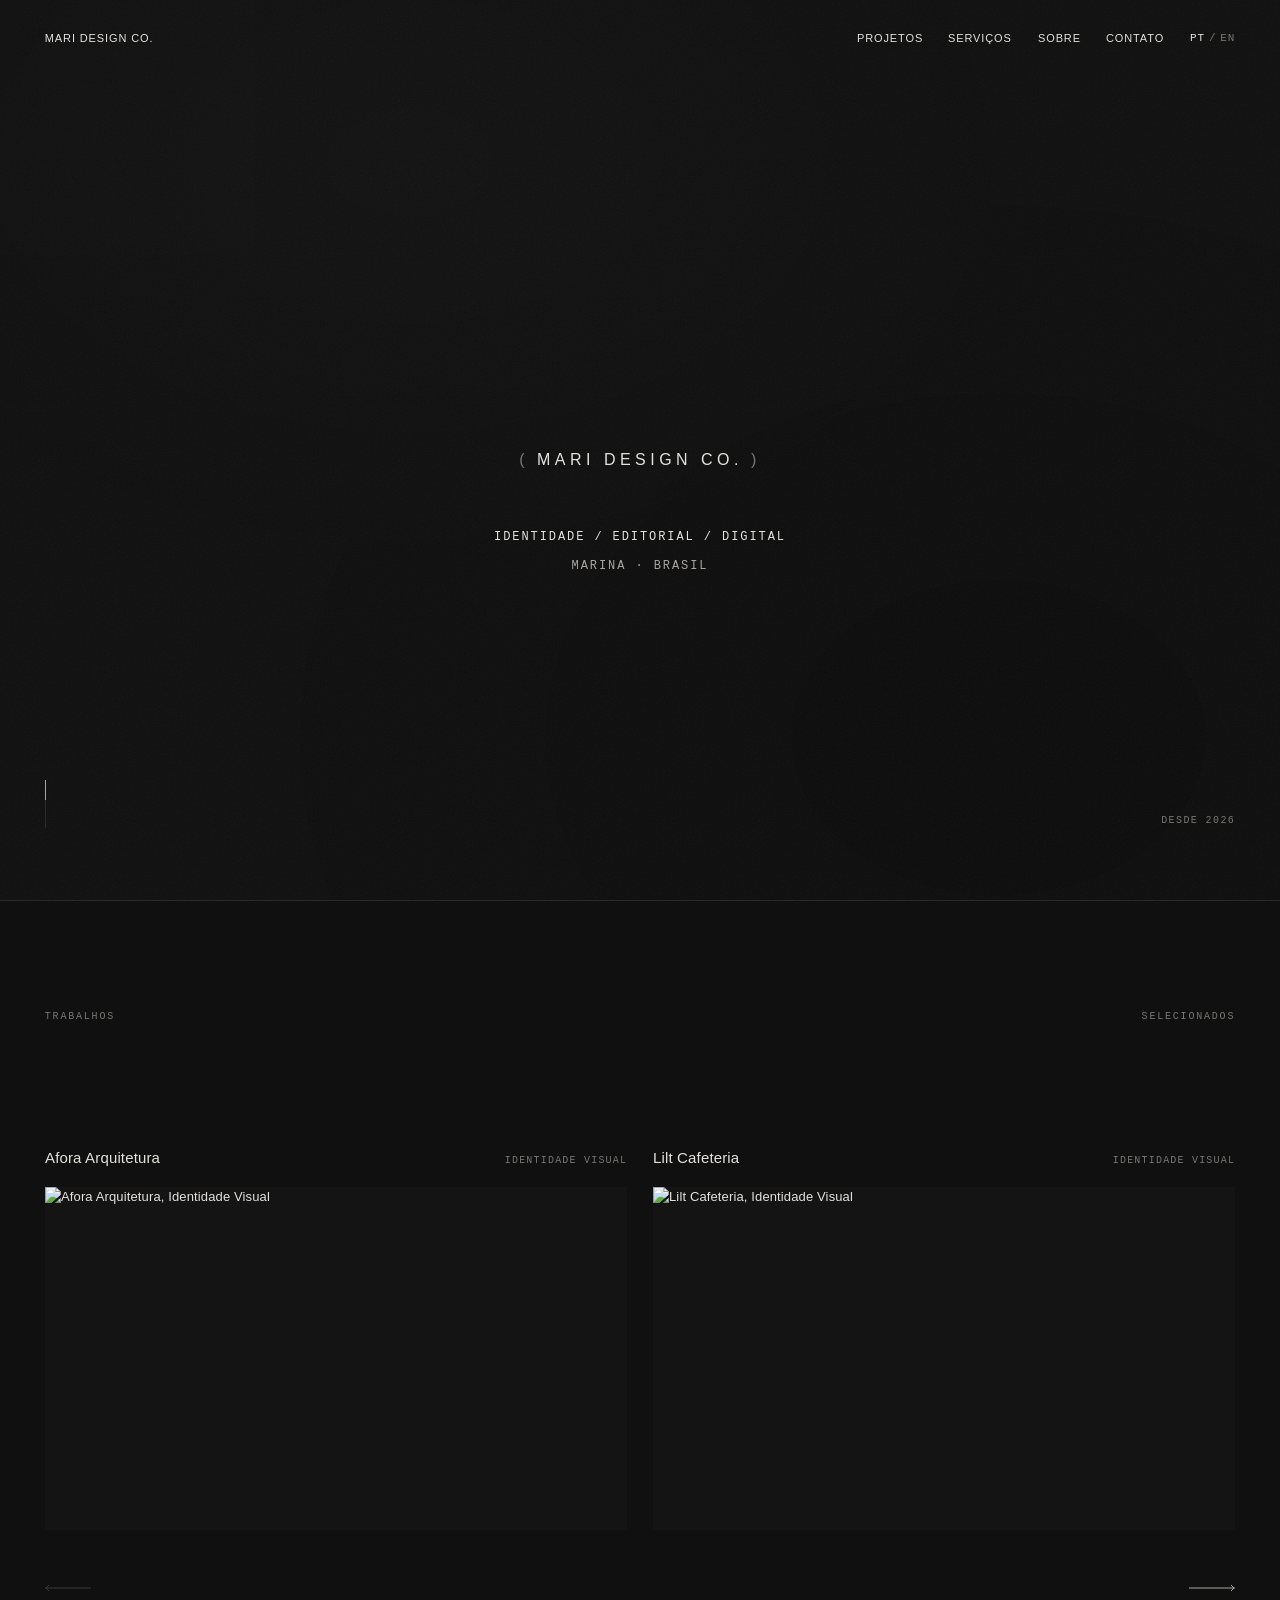
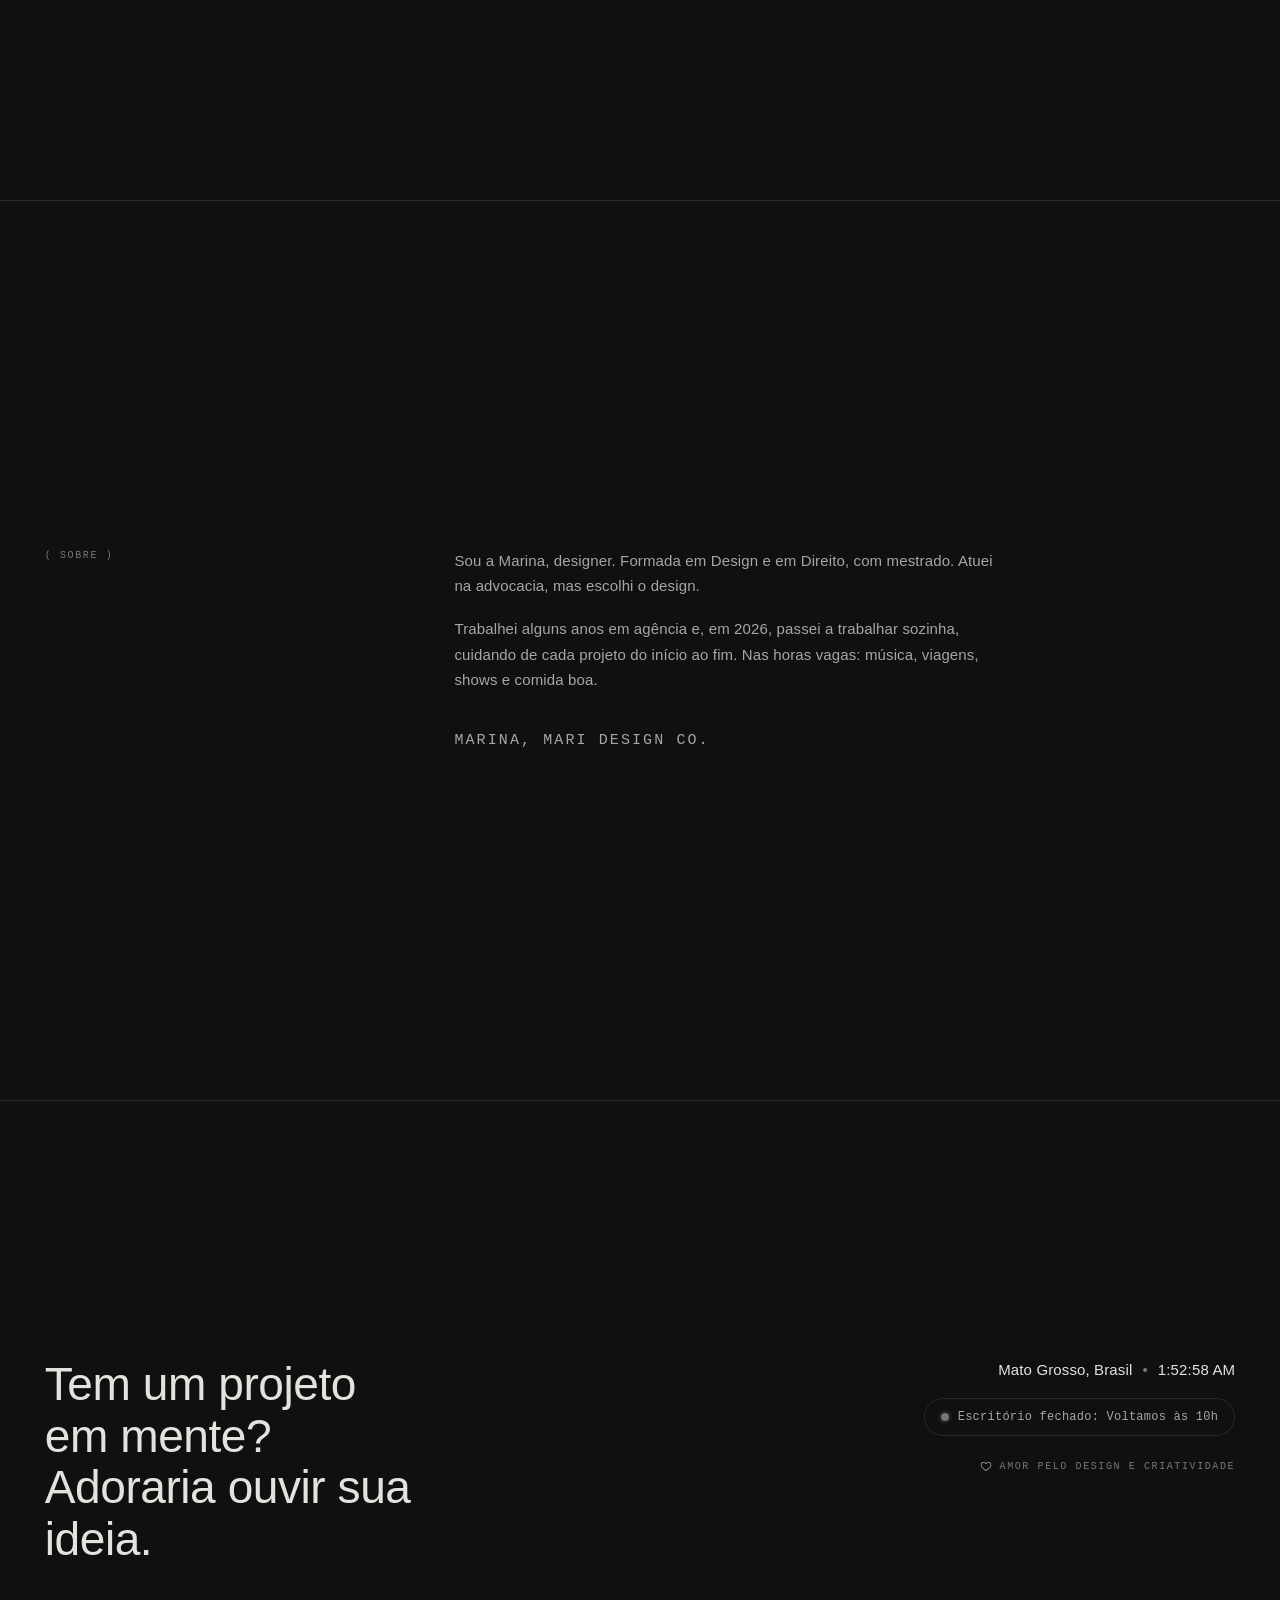
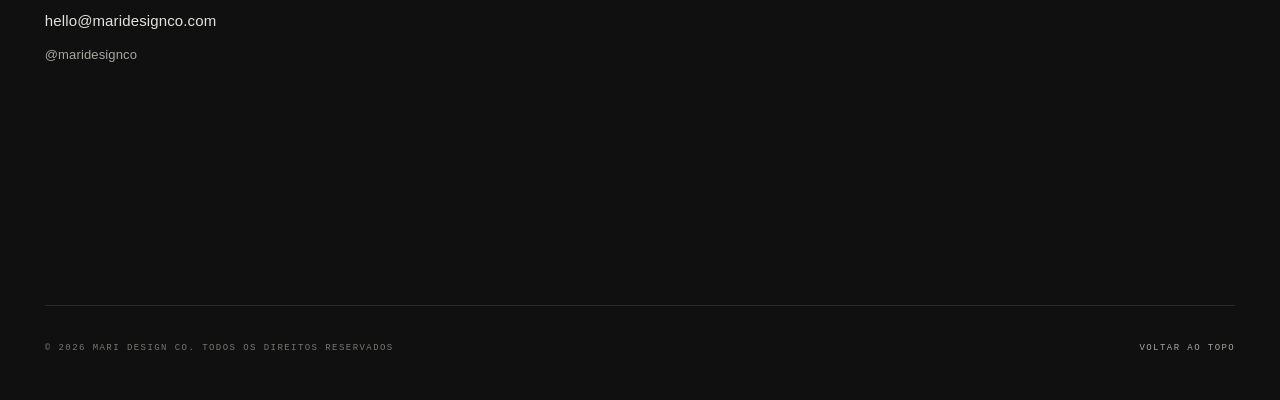
==== index.html @ 90881b1a "first commit" ====
<!DOCTYPE html>
<html lang="pt-BR" data-title-key="meta.homeTitle" data-page="home">
<head>
  <meta charset="UTF-8" />
  <meta name="viewport" content="width=device-width, initial-scale=1.0" />
  <title data-i18n="meta.homeTitle">Mari Design Co. | Design gráfico</title>
  <meta
    name="description"
    data-i18n="meta.description"
    data-i18n-attr="content"
    content="Mari Design Co., o estúdio de design gráfico de Marina. Identidade, editorial e digital."
  />
  <meta name="theme-color" content="#101011" />
  <link rel="stylesheet" href="css/reset.css" />
  <link rel="stylesheet" href="css/style.css" />
  <link rel="stylesheet" href="css/responsive.css" />
</head>
<body>
  <a class="skip-link" href="#main">Conteúdo</a>

  <!-- texture layers -->
  <div class="site-noise" aria-hidden="true"></div>

  <div class="site-shell">
    <!-- ============ HEADER ============ -->
    <header class="site-header">
      <a class="brand" href="index.html" aria-label="Mari Design Co.">
        <span class="brand__name">Mari Design Co.</span>
      </a>

      <nav class="site-nav" aria-label="Principal">
        <a class="animated-link" href="#work">
          <span class="link-mask">
            <span class="link-copy" data-i18n="nav.projects">Projetos</span>
            <span class="link-copy clone" aria-hidden="true" data-i18n="nav.projects">Projetos</span>
          </span>
        </a>
        <a class="animated-link" href="servicos.html">
          <span class="link-mask">
            <span class="link-copy" data-i18n="nav.services">Serviços</span>
            <span class="link-copy clone" aria-hidden="true" data-i18n="nav.services">Serviços</span>
          </span>
        </a>
        <a class="animated-link" href="#about">
          <span class="link-mask">
            <span class="link-copy" data-i18n="nav.about">Sobre</span>
            <span class="link-copy clone" aria-hidden="true" data-i18n="nav.about">Sobre</span>
          </span>
        </a>
        <a class="animated-link" href="#contact">
          <span class="link-mask">
            <span class="link-copy" data-i18n="nav.contact">Contato</span>
            <span class="link-copy clone" aria-hidden="true" data-i18n="nav.contact">Contato</span>
          </span>
        </a>
        <span class="lang-switch" role="group" aria-label="Idioma / Language">
          <button type="button" data-lang="pt" aria-pressed="true">PT</button>
          <span class="sep" aria-hidden="true">/</span>
          <button type="button" data-lang="en" aria-pressed="false">EN</button>
        </span>
      </nav>
    </header>

    <main id="main">
      <!-- ============ HERO ============ -->
      <section class="hero wrap" aria-label="Mari Design Co.">
        <div class="hero__inner">
          <p class="hero__mark" data-enter="1">
            <span class="paren">(</span>Mari Design Co.<span class="paren">)</span>
          </p>

          <p class="hero__lines" data-enter="2">
            <span class="strong" data-i18n="hero.disciplines">Identidade / Editorial / Digital</span>
            <span data-i18n="hero.who">Marina · Brasil</span>
          </p>
        </div>

        <div class="hero__foot" data-enter="3">
          <span class="scroll-cue" aria-hidden="true"><span class="scroll-cue__dot"></span></span>
          <span data-i18n="hero.since">Desde 2026</span>
        </div>
      </section>

      <!-- ============ PROJECTS (Aki-style horizontal gallery) ============ -->
      <section class="works" id="work" aria-labelledby="work-label">
        <div class="works__top" data-reveal>
          <span id="work-label" data-i18n="sections.workLeft">Trabalhos</span>
          <span data-i18n="sections.workRight">Selecionados</span>
        </div>

        <div class="works-gallery" data-gallery data-reveal>
          <ul class="works-track" data-gallery-track tabindex="0"
              aria-label="Galeria de trabalhos, role horizontalmente">
            <li class="work-panel">
              <a class="work-panel__link" href="projects/afora-arquitetura.html"
                 aria-label="Afora Arquitetura, Identidade Visual, 2026">
                <header class="work-panel__bar">
                  <span class="work-panel__name">Afora Arquitetura</span>
                  <span class="work-panel__cat" data-i18n="projects.visualIdentity">Identidade Visual</span>
                </header>
                <figure class="work-panel__img">
                  <img src="https://picsum.photos/seed/mari-afora-featured/1400/820?grayscale" alt="Afora Arquitetura, Identidade Visual" loading="lazy" />
                </figure>
              </a>
            </li>

            <li class="work-panel">
              <a class="work-panel__link" href="projects/lilt-cafeteria.html"
                 aria-label="Lilt Cafeteria, Identidade Visual, 2026">
                <header class="work-panel__bar">
                  <span class="work-panel__name">Lilt Cafeteria</span>
                  <span class="work-panel__cat" data-i18n="projects.visualIdentity">Identidade Visual</span>
                </header>
                <figure class="work-panel__img">
                  <img src="https://picsum.photos/seed/mari-lilt-featured/1400/820?grayscale" alt="Lilt Cafeteria, Identidade Visual" loading="lazy" />
                </figure>
              </a>
            </li>

            <li class="work-panel">
              <a class="work-panel__link" href="projects/helena-prado-psicologa.html"
                 aria-label="Helena Prado Psicóloga, Identidade Visual, 2026">
                <header class="work-panel__bar">
                  <span class="work-panel__name">Helena Prado Psicóloga</span>
                  <span class="work-panel__cat" data-i18n="projects.visualIdentity">Identidade Visual</span>
                </header>
                <figure class="work-panel__img">
                  <img src="https://picsum.photos/seed/mari-helena-featured/1400/820?grayscale" alt="Helena Prado Psicóloga, Identidade Visual" loading="lazy" />
                </figure>
              </a>
            </li>
          </ul>

          <div class="works-nav">
            <button type="button" class="works-nav__btn" data-gallery-prev aria-label="Anterior">
              <svg viewBox="0 0 48 8" fill="none" aria-hidden="true"><path d="M0 4h46M4 1 1 4l3 3" stroke="currentColor" stroke-width="1"/></svg>
            </button>
            <button type="button" class="works-nav__btn" data-gallery-next aria-label="Próximo">
              <svg viewBox="0 0 48 8" fill="none" aria-hidden="true"><path d="M2 4h46M44 1l3 3-3 3" stroke="currentColor" stroke-width="1"/></svg>
            </button>
          </div>
        </div>
      </section>

      <!-- ============ ABOUT ============ -->
      <section class="section about wrap" id="about" aria-labelledby="about-label">
        <div class="about__inner">
          <p class="about__label" id="about-label" data-reveal>
            <span class="paren">(</span>
            <span data-i18n="sections.about">Sobre</span>
            <span class="paren">)</span>
          </p>
          <div class="about__body" data-reveal>
            <p data-i18n="about.p1">
              Sou a Marina, designer. Formada em Design e em Direito, com mestrado. Atuei na advocacia, mas escolhi o design.
            </p>
            <p data-i18n="about.p2">
              Trabalhei alguns anos em agência e, em 2026, passei a trabalhar sozinha, cuidando de cada projeto do início ao fim. Nas horas vagas: música, viagens, shows e comida boa.
            </p>
            <p class="about__signature" data-i18n="about.signature">
              Marina, Diretora Criativa
            </p>
          </div>
        </div>
      </section>
    </main>

    <!-- ============ FOOTER ============ -->
    <footer class="site-footer wrap" id="contact">
      <div class="footer__grid">
        <div class="footer__lead">
          <p class="footer__prompt" data-word-reveal data-i18n="footer.prompt">
            Tem um projeto em mente? Adoraria ouvir sua ideia.
          </p>
          <div class="footer__contact">
            <a class="footer__email underline-link" href="mailto:hello@maridesignco.com">hello@maridesignco.com</a>
            <a class="footer__ig underline-link" href="https://instagram.com/maridesignco" target="_blank" rel="noopener">@maridesignco</a>
          </div>
        </div>

        <div class="studio-status" data-studio-status>
          <p class="studio-status__place">
            <span data-i18n="footer.location">Mato Grosso, Brasil</span>
            <span class="studio-status__sep" aria-hidden="true">•</span>
            <time class="studio-status__clock" data-studio-clock aria-live="off">--:--:--</time>
          </p>
          <p class="studio-status__weather" data-studio-weather hidden>
            <span data-studio-temp></span>
            <span data-studio-cond></span>
            <span class="studio-status__icon" data-studio-icon aria-hidden="true"></span>
          </p>
          <p class="studio-status__pill" data-studio-office>
            <span class="studio-status__dot" data-studio-dot aria-hidden="true"></span>
            <span data-studio-office-text></span>
          </p>
          <p class="studio-status__tag">
            <span class="studio-status__heart" aria-hidden="true">
              <svg viewBox="0 0 256 256" fill="currentColor"><path d="M178,40c-20.65,0-38.73,8.88-50,23.89C116.73,48.88,98.65,40,78,40a62.07,62.07,0,0,0-62,62c0,70,103.79,127.11,108.21,129.51a8,8,0,0,0,7.58,0C136.21,229.11,240,172,240,102A62.07,62.07,0,0,0,178,40Zm-50,175.3C109.74,204.55,32,155.68,32,102A46.06,46.06,0,0,1,78,56c19.45,0,35.78,10.36,42.6,27a8,8,0,0,0,14.8,0c6.82-16.67,23.15-27,42.6-27a46.06,46.06,0,0,1,46,46C224,155.68,146.26,204.55,128,215.3Z"/></svg>
            </span>
            <span data-i18n="footer.tagline">Amor pelo Design e Criatividade</span>
          </p>
        </div>
      </div>

      <div class="footer__baseline">
        <p class="footer__copy" data-i18n="footer.rights">© 2026 Mari Design Co., Todos os direitos reservados</p>
        <a class="footer__top underline-link" href="#main" data-back-to-top data-i18n="footer.backTop">Voltar ao topo</a>
      </div>
    </footer>
  </div>

  <script src="js/projects.js"></script>
  <script src="js/i18n.js"></script>
  <script src="js/main.js"></script>
</body>
</html>
---- css/style.css ----
/* =========================================================
   MARI DESIGN CO. — style.css
   Quiet editorial × dark analog materiality × micro typography
   ========================================================= */

/* ---------------------------------------------------------
   1. TOKENS
   --------------------------------------------------------- */
:root {
  /* Surface — charcoal, never pure black */
  --background: #101011;
  --background-soft: #141415;
  --foreground: #e3e2dd;
  --foreground-muted: #a7a6a1;
  --foreground-faint: #777773;
  --line: rgba(227, 226, 221, 0.12);
  --line-soft: rgba(227, 226, 221, 0.06);

  /* Type families */
  --sans: "Helvetica Neue", "Helvetica", "Arial", "Inter", system-ui, sans-serif;
  --mono: "SFMono-Regular", "SF Mono", "Menlo", "Consolas", "Liberation Mono",
    monospace;

  /* Micro scale — small and precise, never shouting */
  --micro: 9px;
  --meta: 10px;
  --nav: 11px;
  --small: 12px;
  --body: 13px;
  --body-large: 15px;
  --label: 16px;
  --heading-small: 20px;
  --heading: clamp(28px, 3vw, 54px);
  --display-max: clamp(36px, 4vw, 70px);

  /* Rhythm */
  --pad-x: clamp(24px, 3.5vw, 72px);
  --gap: clamp(24px, 3vw, 48px);

  /* Motion */
  --ease: cubic-bezier(0.16, 1, 0.3, 1);
  --dur: 640ms;
}

/* ---------------------------------------------------------
   2. BASE
   --------------------------------------------------------- */
html {
  scroll-behavior: smooth;
  background: var(--background);
}

body {
  font-family: var(--sans);
  font-weight: 400;
  font-size: var(--body);
  line-height: 1.5;
  letter-spacing: 0.01em;
  color: var(--foreground);
  background: var(--background);
  min-height: 100vh;
  position: relative;
  overflow-x: hidden;
}

::selection {
  background: rgba(227, 226, 221, 0.14);
  color: var(--foreground);
}

/* ---------------------------------------------------------
   3. TEXTURE — materiality first, effect second
   Layered: micro grain + tonal variation + dust + vignette.
   Kept extremely low opacity, fixed to viewport, no interaction.
   --------------------------------------------------------- */

/* 3a. Tonal variation + vignette — soft luminosity oscillation */
body::before {
  content: "";
  position: fixed;
  inset: 0;
  z-index: 1;
  pointer-events: none;
  background:
    radial-gradient(
      130% 120% at 32% 18%,
      rgba(255, 255, 255, 0.014) 0%,
      rgba(255, 255, 255, 0) 40%
    ),
    radial-gradient(
      120% 130% at 78% 82%,
      rgba(0, 0, 0, 0.18) 0%,
      rgba(0, 0, 0, 0) 46%
    ),
    radial-gradient(
      150% 150% at 50% 50%,
      rgba(0, 0, 0, 0) 62%,
      rgba(0, 0, 0, 0.26) 100%
    );
  mix-blend-mode: normal;
}

/* 3b. Micro grain — fine monochromatic film grain (SVG fractal noise) */
.site-noise {
  position: fixed;
  inset: 0;
  z-index: 2;
  pointer-events: none;
  opacity: 0.05;
  background-image: url("data:image/svg+xml;utf8,<svg xmlns='http://www.w3.org/2000/svg' width='180' height='180'><filter id='n'><feTurbulence type='fractalNoise' baseFrequency='0.86' numOctaves='2' stitchTiles='stitch'/><feColorMatrix type='saturate' values='0'/></filter><rect width='100%25' height='100%25' filter='url(%23n)'/></svg>");
  background-size: 180px 180px;
  will-change: transform;
}

/* 3c. Dust + rare scratches — very sparse light artefacts */
.site-noise::after {
  content: "";
  position: absolute;
  inset: 0;
  pointer-events: none;
  opacity: 0.5;
  background-image:
    /* dust: a few faint light points */
    radial-gradient(circle at 12% 34%, rgba(227, 226, 221, 0.12) 0, transparent 0.9px),
    radial-gradient(circle at 68% 12%, rgba(227, 226, 221, 0.1) 0, transparent 0.8px),
    radial-gradient(circle at 82% 66%, rgba(227, 226, 221, 0.08) 0, transparent 1px),
    radial-gradient(circle at 42% 82%, rgba(227, 226, 221, 0.09) 0, transparent 0.7px),
    radial-gradient(circle at 27% 60%, rgba(227, 226, 221, 0.07) 0, transparent 0.7px),
    /* rare soft vertical scratch */
    linear-gradient(90deg, transparent 19.6%, rgba(227, 226, 221, 0.05) 19.7%, transparent 19.9%),
    linear-gradient(90deg, transparent 73.3%, rgba(227, 226, 221, 0.035) 73.4%, transparent 73.6%);
  background-size: 100% 100%;
}

@media (prefers-reduced-motion: no-preference) {
  .site-noise {
    animation: grainShift 7s steps(6) infinite;
  }
}

@keyframes grainShift {
  0% { transform: translate(0, 0); }
  20% { transform: translate(-1%, 1%); }
  40% { transform: translate(1%, -1%); }
  60% { transform: translate(-1%, -1%); }
  80% { transform: translate(1%, 1%); }
  100% { transform: translate(0, 0); }
}

/* All real content sits above the texture layers */
.site-shell {
  position: relative;
  z-index: 3;
}

/* ---------------------------------------------------------
   4. LAYOUT PRIMITIVES
   --------------------------------------------------------- */
.wrap {
  padding-inline: var(--pad-x);
}

.grid12 {
  display: grid;
  grid-template-columns: repeat(12, 1fr);
  column-gap: var(--gap);
}

/* utility microtype */
.mono {
  font-family: var(--mono);
  font-weight: 400;
  letter-spacing: 0.04em;
}

.uppercase {
  text-transform: uppercase;
}

.muted {
  color: var(--foreground-muted);
}

.faint {
  color: var(--foreground-faint);
}

.paren {
  color: var(--foreground-faint);
}

/* ---------------------------------------------------------
   5. ANIMATED LINK — dual text mask, quiet vertical slide
   --------------------------------------------------------- */
.animated-link {
  display: inline-block;
  position: relative;
  color: var(--foreground);
}

.link-mask {
  position: relative;
  display: inline-block;
  overflow: hidden;
  vertical-align: bottom;
}

.link-copy {
  display: block;
  transition: transform var(--dur) var(--ease);
  will-change: transform;
}

.link-copy.clone {
  position: absolute;
  top: 100%;
  left: 0;
  color: var(--foreground);
}

.animated-link:hover .link-copy,
.animated-link:focus-visible .link-copy {
  transform: translateY(-100%);
}

/* underline variant — hair-thin, grows on hover */
.underline-link {
  position: relative;
  color: var(--foreground);
}

.underline-link::after {
  content: "";
  position: absolute;
  left: 0;
  bottom: -2px;
  width: 100%;
  height: 1px;
  background: currentColor;
  transform: scaleX(0);
  transform-origin: left;
  transition: transform var(--dur) var(--ease);
}

.underline-link:hover::after,
.underline-link:focus-visible::after {
  transform: scaleX(1);
}

/* ---------------------------------------------------------
   6. HEADER
   --------------------------------------------------------- */
.site-header {
  position: fixed;
  top: 0;
  left: 0;
  right: 0;
  z-index: 40;
  display: flex;
  align-items: flex-start;
  justify-content: space-between;
  padding: clamp(18px, 2.4vw, 30px) var(--pad-x);
  mix-blend-mode: difference;
}

.brand {
  display: flex;
  flex-direction: column;
  gap: 3px;
}

.brand__name {
  font-size: var(--nav);
  font-weight: 500;
  letter-spacing: 0.08em;
  text-transform: uppercase;
  color: var(--foreground);
}

.brand__tag {
  font-family: var(--mono);
  font-size: var(--micro);
  letter-spacing: 0.14em;
  text-transform: uppercase;
  color: var(--foreground-faint);
}

.site-nav {
  display: flex;
  align-items: center;
  gap: clamp(16px, 2vw, 30px);
}

.site-nav a,
.lang-switch button {
  font-size: var(--nav);
  font-weight: 400;
  letter-spacing: 0.08em;
  text-transform: uppercase;
  color: var(--foreground);
}

.lang-switch {
  display: inline-flex;
  gap: 4px;
  font-family: var(--mono);
  font-size: var(--nav);
  letter-spacing: 0.06em;
}

.lang-switch button {
  font-family: var(--mono);
  color: var(--foreground-faint);
  transition: color var(--dur) var(--ease);
}

.lang-switch button[aria-pressed="true"] {
  color: var(--foreground);
}

.lang-switch .sep {
  color: var(--foreground-faint);
}

/* ---------------------------------------------------------
   7. HERO — a small typographic cartouche in a large dark field
   --------------------------------------------------------- */
.hero {
  min-height: 100vh;
  display: grid;
  grid-template-rows: 1fr auto 1fr;
  align-items: center;
  padding-block: 22vh 8vh;
}

.hero__inner {
  grid-row: 2;
  text-align: center;
  display: flex;
  flex-direction: column;
  align-items: center;
  gap: clamp(28px, 6vh, 64px);
}

.hero__mark {
  font-size: var(--label);
  font-weight: 400;
  letter-spacing: 0.28em;
  text-transform: uppercase;
  color: var(--foreground);
}

.hero__mark .paren {
  color: var(--foreground-faint);
  margin-inline: 0.5em;
}

.hero__lines {
  display: flex;
  flex-direction: column;
  gap: 6px;
  font-family: var(--mono);
  font-size: var(--small);
  letter-spacing: 0.16em;
  text-transform: uppercase;
  color: var(--foreground-muted);
  line-height: 1.9;
}

.hero__lines .strong {
  color: var(--foreground);
}

.hero__disciplines {
  font-family: var(--mono);
  font-size: var(--meta);
  letter-spacing: 0.2em;
  text-transform: uppercase;
  color: var(--foreground-faint);
}

.hero__foot {
  grid-row: 3;
  align-self: end;
  display: flex;
  align-items: flex-end;
  justify-content: space-between;
  width: 100%;
  font-family: var(--mono);
  font-size: var(--meta);
  letter-spacing: 0.14em;
  text-transform: uppercase;
  color: var(--foreground-faint);
}

/* scroll cue — a thin line with a travelling segment (a quiet, functional design element) */
.scroll-cue {
  position: relative;
  display: inline-block;
  width: 1px;
  height: 48px;
  background: var(--line);
  overflow: hidden;
}

.scroll-cue__dot {
  position: absolute;
  left: 0;
  top: 0;
  width: 100%;
  height: 42%;
  background: var(--foreground-muted);
  animation: scrollCue 2.4s var(--ease) infinite;
}

@keyframes scrollCue {
  0%   { transform: translateY(-110%); opacity: 0; }
  25%  { opacity: 1; }
  75%  { opacity: 1; }
  100% { transform: translateY(250%); opacity: 0; }
}

@media (prefers-reduced-motion: reduce) {
  .scroll-cue__dot {
    animation: none;
    top: 28%;
    opacity: 0.9;
  }
}

/* ---------------------------------------------------------
   8. SECTION SCAFFOLD
   --------------------------------------------------------- */
.section {
  padding-block: clamp(64px, 12vh, 160px);
}

.section__label {
  display: flex;
  align-items: baseline;
  gap: 12px;
  font-family: var(--mono);
  font-size: var(--meta);
  letter-spacing: 0.16em;
  text-transform: uppercase;
  color: var(--foreground-faint);
  margin-bottom: clamp(40px, 8vh, 96px);
}

.section__label .paren {
  color: var(--foreground-muted);
}

/* ---------------------------------------------------------
   9. WORKS — Aki-style horizontal gallery
   Full-height stage. Top bar (left/right words). Portrait
   image panels, name (left) + category (right) above each.
   Split arrow navigation. Reused on home + case pages.
   --------------------------------------------------------- */

/* HOME: full-viewport stage, images vertically centered.
   --gallery-gap keeps the 2-up panel width math exact. */
.works {
  --gallery-gap: clamp(18px, 2vw, 30px);
  position: relative;
  min-height: 100vh;
  display: flex;
  flex-direction: column;
  justify-content: center;
  border-top: 1px solid var(--line);
  padding-block: clamp(90px, 14vh, 150px) clamp(56px, 9vh, 96px);
}

/* other-works (case pages) reuses the gallery but not full-height */
.other-works {
  --gallery-gap: clamp(18px, 2vw, 30px);
}

/* top bar: e.g. TRABALHOS ......... SELECIONADOS */
.works__top {
  position: absolute;
  top: clamp(90px, 12vh, 130px);
  left: 0;
  right: 0;
  display: flex;
  align-items: baseline;
  justify-content: space-between;
  padding-inline: var(--pad-x);
  font-family: var(--mono);
  font-size: var(--meta);
  letter-spacing: 0.18em;
  text-transform: uppercase;
  color: var(--foreground-faint);
}

/* the gallery carries the side gutters; the track scrolls inside it,
   so the first image lines up with the margin and the third project
   stays hidden behind the right gutter (clean 2-up like Aki). */
.works-gallery {
  position: relative;
  padding-inline: var(--pad-x);
}

.works-track {
  list-style: none;
  margin: 0;
  display: flex;
  gap: var(--gallery-gap);
  overflow-x: auto;
  overflow-y: hidden;
  scroll-snap-type: x mandatory;
  scroll-behavior: smooth;
  -webkit-overflow-scrolling: touch;
  scrollbar-width: none;
  padding-bottom: 2px;
  cursor: grab;
}

.works-track::-webkit-scrollbar {
  display: none;
}

.works-track.is-dragging {
  cursor: grabbing;
  scroll-behavior: auto;
  scroll-snap-type: none;
}

/* exactly two panels per view — half of the gallery's inner width */
.work-panel {
  flex: 0 0 auto;
  width: calc((100% - var(--gallery-gap)) / 2);
  scroll-snap-align: start;
}

.work-panel__link {
  display: block;
  color: var(--foreground);
}

.work-panel__bar {
  display: flex;
  align-items: baseline;
  justify-content: space-between;
  gap: var(--gap);
  padding-bottom: clamp(14px, 2vh, 22px);
}

.work-panel__name {
  font-size: var(--body-large);
  font-weight: 400;
  letter-spacing: 0.01em;
  color: var(--foreground);
  transition: transform var(--dur) var(--ease);
  will-change: transform;
}

.work-panel__cat {
  font-family: var(--mono);
  font-size: var(--meta);
  letter-spacing: 0.12em;
  text-transform: uppercase;
  color: var(--foreground-faint);
  white-space: nowrap;
}

.work-panel__img {
  position: relative;
  aspect-ratio: 17 / 10;
  overflow: hidden;
  background: var(--background-soft);
}

.work-panel__img img {
  position: absolute;
  inset: 0;
  width: 100%;
  height: 100%;
  object-fit: cover;
  transition: transform 1000ms var(--ease);
  will-change: transform;
}

@media (hover: hover) and (pointer: fine) {
  .work-panel__link:hover .work-panel__name {
    transform: translateX(6px);
  }
  .work-panel__link:hover .work-panel__img img {
    transform: scale(1.018);
  }
}

/* arrow navigation — one at each end (gallery already has the gutters) */
.works-nav {
  display: flex;
  justify-content: space-between;
  margin-top: clamp(28px, 5vh, 56px);
}

.works-nav__btn {
  width: 48px;
  height: 22px;
  display: inline-flex;
  align-items: center;
  color: var(--foreground-muted);
  transition: color var(--dur) var(--ease), opacity var(--dur) var(--ease);
}

.works-nav__btn svg {
  width: 100%;
  height: auto;
  display: block;
}

.works-nav__btn:hover {
  color: var(--foreground);
}

.works-nav__btn[disabled] {
  opacity: 0.28;
  pointer-events: none;
}

/* ---------------------------------------------------------
   10. MEDIA PLACEHOLDER — neutral, elegant
   --------------------------------------------------------- */
.media-placeholder {
  display: flex;
  align-items: center;
  justify-content: center;
  width: 100%;
  height: 100%;
  min-height: 120px;
  background:
    linear-gradient(135deg, rgba(255, 255, 255, 0.012), rgba(0, 0, 0, 0.14)),
    var(--background-soft);
  border: 1px solid var(--line-soft);
  font-family: var(--mono);
  font-size: var(--meta);
  letter-spacing: 0.18em;
  text-transform: uppercase;
  color: var(--foreground-faint);
  text-align: center;
  padding: 24px;
}

/* ---------------------------------------------------------
   11. ABOUT — quiet, off-white text island
   --------------------------------------------------------- */
.about {
  border-top: 1px solid var(--line);
}

.about__inner {
  display: grid;
  grid-template-columns: repeat(12, 1fr);
  column-gap: var(--gap);
  row-gap: clamp(32px, 6vh, 72px);
}

.about__label {
  grid-column: 1 / span 3;
  font-family: var(--mono);
  font-size: var(--meta);
  letter-spacing: 0.16em;
  text-transform: uppercase;
  color: var(--foreground-faint);
}

.about__body {
  grid-column: 5 / span 6;
  max-width: 540px;
  display: flex;
  flex-direction: column;
  gap: 1.4em;
}

.about__body p {
  font-size: var(--body-large);
  font-weight: 300;
  line-height: 1.68;
  color: var(--foreground-muted);
}

.about__body p .strong {
  color: var(--foreground);
}

.about__signature {
  margin-top: 1.2em;
  font-family: var(--mono);
  font-size: var(--meta);
  letter-spacing: 0.14em;
  text-transform: uppercase;
  color: var(--foreground-faint);
}

/* ---------------------------------------------------------
   12. FOOTER — final film card
   --------------------------------------------------------- */
/* HOME footer (rich, full-height) */
.site-footer {
  border-top: 1px solid var(--line);
  padding-top: clamp(64px, 14vh, 180px);
  padding-bottom: clamp(28px, 5vh, 56px);
}

/* footer composition: statement + email (left), status (right) */
.footer__grid {
  display: grid;
  grid-template-columns: 1.5fr 1fr;
  column-gap: var(--gap);
  align-items: start;
  margin-bottom: clamp(56px, 12vh, 140px);
}

.footer__lead {
  display: flex;
  flex-direction: column;
  gap: clamp(28px, 5vh, 56px);
}

.footer__prompt {
  max-width: 15ch;
  font-size: clamp(28px, 3.6vw, 52px);
  font-weight: 300;
  line-height: 1.12;
  letter-spacing: -0.01em;
  color: var(--foreground);
  margin: 0;
}

/* word-by-word reveal */
.footer__prompt .w {
  display: inline-block;
  opacity: 0;
  transform: translateY(0.5em);
  transition: opacity 720ms var(--ease), transform 720ms var(--ease);
}

.footer__prompt.is-visible .w {
  opacity: 1;
  transform: none;
}

@media (prefers-reduced-motion: reduce) {
  .footer__prompt .w { opacity: 1; transform: none; }
}

/* contact: email (focal) + instagram (quiet) */
.footer__contact {
  display: flex;
  flex-direction: column;
  gap: 12px;
  align-items: flex-start;
}

.footer__email {
  align-self: flex-start;
  font-size: var(--body-large);
  font-weight: 300;
  color: var(--foreground);
}

.footer__ig {
  font-size: var(--body);
  font-weight: 300;
  color: var(--foreground-muted);
}

/* status block sits in the right column, hugging the right edge */
.footer__grid .studio-status {
  align-items: flex-end;
  text-align: right;
  max-width: none;
  margin-left: auto;
}

.footer__grid .studio-status__place,
.footer__grid .studio-status__weather {
  justify-content: flex-end;
}

.footer__grid .studio-status__pill {
  align-self: flex-end;
}

/* baseline: rule + copyright + back to top */
.footer__baseline {
  display: flex;
  align-items: center;
  justify-content: space-between;
  gap: var(--gap);
  padding-top: clamp(24px, 4vh, 44px);
  border-top: 1px solid var(--line);
  font-family: var(--mono);
  font-size: var(--micro);
  letter-spacing: 0.16em;
  text-transform: uppercase;
  color: var(--foreground-faint);
}

.footer__copy {
  margin: 0;
}

.footer__top {
  color: var(--foreground-muted);
  white-space: nowrap;
}

/* SUBPAGE footer — compact, standardized across all subpages */
.sub-footer {
  border-top: 1px solid var(--line);
  padding-block: clamp(44px, 9vh, 88px) clamp(28px, 5vh, 48px);
  display: flex;
  flex-direction: column;
  gap: clamp(18px, 3vh, 30px);
}

.sub-footer__row {
  display: flex;
  align-items: baseline;
  justify-content: space-between;
  gap: var(--gap);
}

.sub-footer__email {
  font-size: var(--body-large);
  font-weight: 300;
  color: var(--foreground);
}

.sub-footer__top {
  font-family: var(--mono);
  font-size: var(--meta);
  letter-spacing: 0.14em;
  text-transform: uppercase;
  color: var(--foreground-muted);
  white-space: nowrap;
}

.sub-footer__meta {
  display: flex;
  align-items: baseline;
  justify-content: space-between;
  gap: var(--gap);
  font-family: var(--mono);
  font-size: var(--micro);
  letter-spacing: 0.16em;
  text-transform: uppercase;
  color: var(--foreground-faint);
}

.sub-footer__meta a {
  color: var(--foreground-muted);
}

/* ---------------------------------------------------------
   12b. STUDIO STATUS — local time / weather / office / tagline
   --------------------------------------------------------- */
.studio-status {
  display: flex;
  flex-direction: column;
  gap: 12px;
  max-width: 340px;
}

.studio-status__place {
  display: flex;
  align-items: baseline;
  gap: 10px;
  font-size: var(--body-large);
  font-weight: 300;
  color: var(--foreground);
}

.studio-status__sep {
  color: var(--foreground-faint);
}

.studio-status__clock {
  font-variant-numeric: tabular-nums;
  letter-spacing: 0.01em;
}

.studio-status__weather {
  display: flex;
  align-items: center;
  gap: 10px;
  margin: 0;
  font-size: var(--body-large);
  font-weight: 300;
  color: var(--foreground);
}

.studio-status__weather[hidden] {
  display: none;
}

.studio-status__icon {
  display: inline-flex;
  width: 16px;
  height: 16px;
  color: var(--foreground-muted);
}

.studio-status__icon svg {
  width: 100%;
  height: 100%;
  display: block;
}

/* office pill */
.studio-status__pill {
  align-self: flex-start;
  display: inline-flex;
  align-items: center;
  gap: 9px;
  margin: 4px 0 0;
  padding: 9px 16px;
  border: 1px solid var(--line);
  border-radius: 999px;
  font-family: var(--mono);
  font-size: var(--small);
  letter-spacing: 0.02em;
  color: var(--foreground-muted);
}

.studio-status__dot {
  width: 8px;
  height: 8px;
  border-radius: 50%;
  flex: 0 0 auto;
  background: var(--foreground-faint);
  box-shadow: 0 0 0 3px rgba(227, 226, 221, 0.06);
}

.studio-status__pill.is-open .studio-status__dot {
  background: #8fb98a;
  box-shadow: 0 0 0 3px rgba(143, 185, 138, 0.16);
}

.studio-status__pill.is-open {
  color: var(--foreground);
}

.studio-status__tag {
  margin-top: 10px;
  display: inline-flex;
  align-items: center;
  gap: 8px;
  font-family: var(--mono);
  font-size: var(--meta);
  letter-spacing: 0.16em;
  line-height: 1.7;
  text-transform: uppercase;
  color: var(--foreground-faint);
}

.studio-status__heart {
  display: inline-flex;
  width: 12px;
  height: 12px;
  flex: 0 0 auto;
  color: var(--foreground-muted);
}

.studio-status__heart svg {
  width: 100%;
  height: 100%;
  display: block;
}

/* ---------------------------------------------------------
   13. CASE STUDY PAGES — underart-inspired editorial layout
   --------------------------------------------------------- */

/* LEAD: big top whitespace, then title + metadata on one row */
.case-lead {
  padding-top: clamp(150px, 30vh, 340px);
  padding-bottom: clamp(28px, 5vh, 52px);
  border-bottom: 1px solid var(--line);
  display: grid;
  grid-template-columns: repeat(12, 1fr);
  column-gap: var(--gap);
  row-gap: clamp(24px, 5vh, 48px);
  align-items: baseline;
}

.case-lead__index {
  grid-column: 1 / -1;
  font-family: var(--mono);
  font-size: var(--meta);
  letter-spacing: 0.14em;
  color: var(--foreground-faint);
  margin-bottom: clamp(40px, 14vh, 150px);
}

.case-title {
  grid-column: 1 / span 4;
  font-size: clamp(26px, 3vw, 44px);
  font-weight: 300;
  letter-spacing: 0.005em;
  line-height: 1.04;
  color: var(--foreground);
}

.case-meta {
  grid-column: 5 / span 8;
  display: grid;
  grid-template-columns: repeat(3, 1fr);
  column-gap: var(--gap);
  row-gap: 20px;
}

.case-meta__item {
  display: flex;
  flex-direction: column;
  gap: 10px;
  font-family: var(--mono);
  font-size: var(--meta);
  letter-spacing: 0.1em;
  text-transform: uppercase;
}

.case-meta__key { color: var(--foreground-faint); }
.case-meta__val { color: var(--foreground); line-height: 1.7; }

/* OPEN: intro on the left, hero image offset to the right (bleeds right) */
.case-open {
  display: grid;
  grid-template-columns: repeat(12, 1fr);
  column-gap: var(--gap);
  padding-block: clamp(36px, 7vh, 80px) clamp(56px, 12vh, 150px);
  align-items: start;
}

.case-intro {
  grid-column: 1 / span 3;
  font-size: var(--body-large);
  font-weight: 300;
  line-height: 1.66;
  color: var(--foreground-muted);
  padding-top: 6px;
}

.case-open__hero {
  grid-column: 4 / -1;
  position: relative;
  aspect-ratio: 16 / 9;
  overflow: hidden;
  background: var(--background-soft);
}

/* case body blocks — title + number (left), text (offset) */
.case-block {
  padding-block: clamp(48px, 10vh, 130px);
}

.case-block__head {
  display: grid;
  grid-template-columns: repeat(12, 1fr);
  column-gap: var(--gap);
  row-gap: 18px;
  margin-bottom: clamp(32px, 6vh, 64px);
}

.case-block__title {
  grid-column: 1 / span 4;
  grid-row: 1;
  font-size: var(--heading-small);
  font-weight: 400;
  color: var(--foreground);
}

.case-block__num {
  grid-column: 1 / span 4;
  grid-row: 2;
  font-family: var(--mono);
  font-size: var(--meta);
  letter-spacing: 0.12em;
  color: var(--foreground-faint);
}

.case-block__text {
  grid-column: 6 / span 6;
  grid-row: 1 / span 2;
  max-width: 520px;
  font-size: var(--body-large);
  font-weight: 300;
  line-height: 1.7;
  color: var(--foreground-muted);
}

/* editorial media — variable rhythm, larger like underart */
.media {
  position: relative;
  overflow: hidden;
  background: var(--background-soft);
}

.media img {
  width: 100%;
  height: 100%;
  object-fit: cover;
}

.media-grid {
  display: grid;
  grid-template-columns: repeat(12, 1fr);
  column-gap: var(--gap);
  row-gap: var(--gap);
  margin-block: var(--gap);
}

.media-full { grid-column: 1 / -1; aspect-ratio: 16 / 9; }
.media-wide { grid-column: 1 / -1; aspect-ratio: 2 / 1; }
.media-half { grid-column: span 6; aspect-ratio: 4 / 3; }
.media-portrait { grid-column: 3 / span 8; aspect-ratio: 16 / 10; }
.media-narrow { grid-column: 1 / span 6; aspect-ratio: 4 / 3; }
.media-offset { grid-column: 7 / span 6; aspect-ratio: 4 / 3; }
.media-small { grid-column: 2 / span 6; aspect-ratio: 4 / 3; }

.media-caption {
  grid-column: 1 / -1;
  font-family: var(--mono);
  font-size: var(--micro);
  letter-spacing: 0.14em;
  text-transform: uppercase;
  color: var(--foreground-faint);
  margin-top: -8px;
}

/* ---------------------------------------------------------
   14. PREV / NEXT PROJECT NAV + BACK TO TOP
   --------------------------------------------------------- */
.case-nav {
  display: flex;
  align-items: center;
  justify-content: space-between;
  gap: var(--gap);
  padding-block: clamp(80px, 16vh, 200px) clamp(40px, 8vh, 90px);
  border-top: 1px solid var(--line);
}

.case-nav__link {
  display: inline-flex;
  align-items: center;
  gap: clamp(14px, 1.4vw, 26px);
  color: var(--foreground);
}

.case-nav__link--next {
  margin-left: auto;
  flex-direction: row;
}

.case-nav__name {
  font-size: clamp(22px, 2.6vw, 40px);
  font-weight: 300;
  letter-spacing: 0.005em;
  color: var(--foreground);
  transition: transform var(--dur) var(--ease);
  will-change: transform;
}

.case-nav__chevron {
  width: 12px;
  height: auto;
  color: var(--foreground-muted);
  flex: 0 0 auto;
  transition: transform var(--dur) var(--ease), color var(--dur) var(--ease);
}

.case-nav__link--prev:hover .case-nav__name { transform: translateX(-6px); }
.case-nav__link--next:hover .case-nav__name { transform: translateX(6px); }
.case-nav__link:hover .case-nav__chevron { color: var(--foreground); }
.case-nav__link--prev:hover .case-nav__chevron { transform: translateX(-4px); }
.case-nav__link--next:hover .case-nav__chevron { transform: translateX(4px); }

.case-foot {
  display: flex;
  justify-content: space-between;
  align-items: center;
  padding-block: clamp(24px, 4vh, 44px);
  border-top: 1px solid var(--line);
  font-family: var(--mono);
  font-size: var(--meta);
  letter-spacing: 0.14em;
  text-transform: uppercase;
  color: var(--foreground-faint);
}

/* ---------------------------------------------------------
   15. SCROLL REVEAL — quiet
   --------------------------------------------------------- */
[data-reveal] {
  opacity: 0;
  transform: translateY(8px);
  transition: opacity 760ms var(--ease), transform 760ms var(--ease);
}

[data-reveal].is-visible {
  opacity: 1;
  transform: none;
}

[data-reveal-media] {
  opacity: 0;
  transform: scale(1.012);
  transition: opacity 900ms var(--ease), transform 1100ms var(--ease);
}

[data-reveal-media].is-visible {
  opacity: 1;
  transform: none;
}

@media (prefers-reduced-motion: reduce) {
  [data-reveal],
  [data-reveal-media] {
    opacity: 1;
    transform: none;
  }
}

/* hero entrance */
.hero [data-enter] {
  opacity: 0;
  transform: translateY(10px);
}

.hero.is-ready [data-enter] {
  opacity: 1;
  transform: none;
  transition: opacity 800ms var(--ease), transform 800ms var(--ease);
}

.hero.is-ready [data-enter="1"] { transition-delay: 80ms; }
.hero.is-ready [data-enter="2"] { transition-delay: 220ms; }
.hero.is-ready [data-enter="3"] { transition-delay: 360ms; }
.hero.is-ready [data-enter="4"] { transition-delay: 500ms; }

@media (prefers-reduced-motion: reduce) {
  .hero [data-enter] {
    opacity: 1;
    transform: none;
  }
}

/* skip link */
.skip-link {
  position: absolute;
  left: -9999px;
  top: 0;
  z-index: 100;
  background: var(--foreground);
  color: var(--background);
  padding: 8px 12px;
  font-family: var(--mono);
  font-size: var(--small);
}

.skip-link:focus {
  left: var(--pad-x);
  top: 12px;
}

/* ---------------------------------------------------------
   15b. SERVICES PAGE
   --------------------------------------------------------- */
.svc-lead {
  min-height: 100vh;
  min-height: 100svh;
  display: flex;
  flex-direction: column;
  justify-content: center;
  padding-block: clamp(120px, 18vh, 200px) clamp(48px, 9vh, 96px);
  border-bottom: 1px solid var(--line);
  scroll-snap-align: start;
}

.svc-lead__index {
  font-family: var(--mono);
  font-size: var(--meta);
  letter-spacing: 0.14em;
  color: var(--foreground-faint);
  margin-bottom: clamp(28px, 8vh, 80px);
}

.svc-title {
  font-size: clamp(28px, 3.4vw, 52px);
  font-weight: 300;
  letter-spacing: -0.01em;
  color: var(--foreground);
  margin-bottom: clamp(20px, 3vh, 36px);
}

.svc-intro {
  max-width: 560px;
  font-size: var(--body-large);
  font-weight: 300;
  line-height: 1.66;
  color: var(--foreground-muted);
}

.svc-section {
  padding-block: clamp(56px, 11vh, 140px);
}

.svc-section__head {
  display: grid;
  grid-template-columns: repeat(12, 1fr);
  column-gap: var(--gap);
  align-items: baseline;
  margin-bottom: clamp(32px, 6vh, 64px);
}

.svc-section__num {
  grid-column: 1 / span 2;
  font-family: var(--mono);
  font-size: var(--meta);
  letter-spacing: 0.12em;
  color: var(--foreground-faint);
}

.svc-section__title {
  grid-column: 3 / span 8;
  font-size: var(--heading-small);
  font-weight: 400;
  color: var(--foreground);
}

/* PACKAGE — one per full screen, details always visible */
.pkg {
  min-height: 100vh;
  min-height: 100svh;
  display: flex;
  flex-direction: column;
  justify-content: center;
  padding-block: clamp(110px, 18vh, 180px) clamp(60px, 10vh, 110px);
  border-top: 1px solid var(--line);
  scroll-snap-align: start;
}

.pkg__eyebrow {
  font-family: var(--mono);
  font-size: var(--meta);
  letter-spacing: 0.16em;
  text-transform: uppercase;
  color: var(--foreground-faint);
  margin-bottom: clamp(32px, 7vh, 80px);
}

.pkg__eyebrow .paren { color: var(--foreground-muted); }

.pkg__grid {
  display: grid;
  grid-template-columns: repeat(12, 1fr);
  column-gap: var(--gap);
  row-gap: clamp(32px, 6vh, 56px);
  align-items: start;
}

.pkg__id { grid-column: 1 / span 5; }

.pkg__name {
  font-size: clamp(30px, 3.6vw, 54px);
  font-weight: 300;
  letter-spacing: -0.01em;
  line-height: 1.04;
  color: var(--foreground);
}

.pkg__price {
  margin-top: 20px;
  font-family: var(--mono);
  font-size: var(--small);
  letter-spacing: 0.06em;
  text-transform: uppercase;
  color: var(--foreground-faint);
}

.pkg__price b {
  font-weight: 400;
  color: var(--foreground);
  margin-left: 6px;
}

.pkg__desc {
  margin-top: 24px;
  max-width: 30ch;
  font-size: var(--body-large);
  font-weight: 300;
  line-height: 1.6;
  color: var(--foreground-muted);
}

.pkg__quote {
  margin-top: clamp(28px, 5vh, 48px);
  display: inline-flex;
  align-items: baseline;
  gap: 12px;
  font-family: var(--mono);
  font-size: var(--meta);
  letter-spacing: 0.14em;
  text-transform: uppercase;
  color: var(--foreground);
}

.pkg__quote-arrow {
  display: inline-block;
  transition: transform var(--dur) var(--ease);
}

.pkg__quote:hover .pkg__quote-arrow,
.pkg__quote:focus-visible .pkg__quote-arrow {
  transform: translateX(5px);
}

.pkg__list {
  grid-column: 7 / span 5;
  display: flex;
  flex-direction: column;
  gap: 15px;
  padding-top: 6px;
}

.pkg__list li {
  position: relative;
  padding-left: 22px;
  font-family: var(--mono);
  font-size: var(--small);
  letter-spacing: 0.02em;
  line-height: 1.5;
  color: var(--foreground-muted);
}

.pkg__list li::before {
  content: "\203B"; /* ※ */
  position: absolute;
  left: 0;
  color: var(--foreground-faint);
}

/* other services — full screen, quiet grid */
.svc-others {
  min-height: 100vh;
  min-height: 100svh;
  display: flex;
  flex-direction: column;
  justify-content: center;
  padding-block: clamp(110px, 16vh, 170px) clamp(60px, 10vh, 110px);
  border-top: 1px solid var(--line);
  scroll-snap-align: start;
}

.svc-others__intro {
  max-width: 560px;
  font-size: var(--body-large);
  font-weight: 300;
  line-height: 1.66;
  color: var(--foreground-muted);
  margin-bottom: clamp(40px, 8vh, 90px);
}

.svc-cats {
  display: grid;
  grid-template-columns: repeat(12, 1fr);
  column-gap: var(--gap);
  row-gap: clamp(52px, 9vh, 96px);
  border-top: 1px solid var(--line);
  padding-top: clamp(48px, 8vh, 88px);
}

.svc-cat {
  grid-column: span 4;
  display: flex;
  flex-direction: column;
  gap: 18px;
}

.svc-cat__title {
  font-size: var(--label);
  font-weight: 400;
  color: var(--foreground);
  padding-bottom: 6px;
}

.svc-cat__list li {
  margin-bottom: 11px;
  padding-left: 20px;
  position: relative;
  font-family: var(--mono);
  font-size: var(--small);
  line-height: 1.5;
  color: var(--foreground-muted);
}

.svc-cat__list li::before {
  content: "\203B";
  position: absolute;
  left: 0;
  color: var(--foreground-faint);
}

/* closing */
.svc-closing {
  padding-block: clamp(64px, 13vh, 160px);
  border-top: 1px solid var(--line);
  display: flex;
  flex-direction: column;
  gap: clamp(20px, 3vh, 36px);
}

.svc-closing__text {
  max-width: 16ch;
  font-size: clamp(24px, 3vw, 44px);
  font-weight: 300;
  line-height: 1.14;
  letter-spacing: -0.01em;
  color: var(--foreground);
}

.svc-closing__email {
  align-self: flex-start;
  font-size: var(--body-large);
  font-weight: 300;
  color: var(--foreground);
}

/* ---------------------------------------------------------
   16. FULL-HEIGHT SECTIONS + GENTLE SCROLL SNAP
   Each primary section fills the viewport (100svh) with its
   content vertically centred, so two half-sections never
   share the screen. Snap is "proximity" so long, image-heavy
   case blocks still scroll freely.
   --------------------------------------------------------- */
html {
  scroll-snap-type: y proximity;
  scroll-padding-top: 0;
}

/* home locks firmly to each full-screen section */
html[data-page="home"] {
  scroll-snap-type: y mandatory;
}

/* use small-viewport height so mobile/tablet browser chrome
   doesn't clip the section */
.hero,
.works,
.about,
.site-footer,
.case-lead,
.case-open,
.case-block {
  min-height: 100vh;      /* fallback */
  min-height: 100svh;
}

/* vertical centring for the text-led sections */
.about {
  display: flex;
  flex-direction: column;
  justify-content: center;
}

.case-lead {
  align-content: center;
}

/* subpages: each opening/block fills the screen with its
   content centred (multi-image blocks taller than the screen
   simply grow and scroll — min-height is only a floor) */
.case-open {
  align-content: center;
}

.case-block {
  display: flex;
  flex-direction: column;
  justify-content: center;
}

/* home footer: statement block centred, baseline pinned to the bottom */
.site-footer {
  display: flex;
  flex-direction: column;
}

.site-footer .footer__grid {
  flex: 1 1 auto;
  align-content: center;
}

/* snap alignment on section boundaries */
.hero,
.works,
.about,
.site-footer,
.case-lead,
.case-open,
.case-block,
.case-nav {
  scroll-snap-align: start;
}
---- css/responsive.css ----
/* =========================================================
   MARI DESIGN CO. — responsive.css
   Mobile stays quiet: small type, air, texture preserved.
   ========================================================= */

/* --- Tablet --- */
@media (max-width: 1024px) {
  .about__label {
    grid-column: 1 / span 12;
    margin-bottom: -12px;
  }

  .about__body {
    grid-column: 1 / span 12;
    max-width: 560px;
  }

  /* case lead: title above metadata */
  .case-title { grid-column: 1 / -1; }
  .case-meta { grid-column: 1 / -1; }

  /* case open: intro above a full-width hero */
  .case-intro { grid-column: 1 / -1; max-width: 560px; margin-bottom: 28px; }
  .case-open__hero { grid-column: 1 / -1; }

  /* blocks stack */
  .case-block__head { row-gap: 14px; }
  .case-block__title { grid-column: 1 / -1; grid-row: auto; }
  .case-block__num { grid-column: 1 / -1; grid-row: auto; }
  .case-block__text { grid-column: 1 / -1; grid-row: auto; max-width: 560px; }

  .media-portrait { grid-column: 1 / -1; }
  .media-narrow { grid-column: 1 / span 7; }
  .media-offset { grid-column: 5 / span 8; }
  .media-small { grid-column: 1 / span 8; }
}

/* --- Mobile --- */
@media (max-width: 640px) {
  :root {
    --gap: 18px;
  }

  .site-header {
    flex-direction: column;
    gap: 16px;
    padding-top: 16px;
    padding-bottom: 16px;
  }

  .site-nav {
    gap: 16px;
  }

  .hero {
    padding-block: 26vh 10vh;
    grid-template-rows: 1fr auto 1fr;
  }

  .hero__mark {
    font-size: var(--label);
    letter-spacing: 0.18em;
  }

  .hero__foot {
    flex-direction: column;
    gap: 10px;
    align-items: center;
    text-align: center;
  }

  /* works gallery: taller portrait panels, comfortable on small screens */
  .works {
    min-height: auto;
    padding-block: clamp(72px, 16vh, 120px) clamp(40px, 8vh, 72px);
  }

  .works__top {
    position: static;
    margin-bottom: clamp(40px, 10vh, 80px);
  }

  /* one image per view on small screens */
  .work-panel {
    width: 100%;
  }

  .work-panel__img {
    aspect-ratio: 4 / 3;
  }

  .case-title {
    max-width: none;
  }

  /* metadata: two columns on phones */
  .case-meta {
    grid-template-columns: 1fr 1fr;
  }

  /* prev/next: names comfortable, still one at each end */
  .case-nav {
    gap: 16px;
  }

  .case-nav__name {
    font-size: clamp(18px, 6vw, 26px);
  }

  .media-half,
  .media-portrait,
  .media-narrow,
  .media-offset,
  .media-small {
    grid-column: 1 / -1;
  }

  .media-half { aspect-ratio: 4 / 3; }

  /* home footer stacks */
  .footer__grid {
    grid-template-columns: 1fr;
    row-gap: clamp(40px, 8vh, 72px);
  }

  .footer__grid .studio-status {
    align-items: flex-start;
    text-align: left;
    margin-left: 0;
  }

  .footer__grid .studio-status__place,
  .footer__grid .studio-status__weather {
    justify-content: flex-start;
  }

  .footer__grid .studio-status__pill {
    align-self: flex-start;
  }

  .footer__baseline {
    flex-direction: column;
    align-items: flex-start;
    gap: 16px;
  }

  /* subpage footer stacks */
  .sub-footer__row,
  .sub-footer__meta {
    flex-direction: column;
    align-items: flex-start;
    gap: 12px;
  }

}

/* --- Services page --- */
@media (max-width: 1024px) {
  .pkg__id { grid-column: 1 / span 6; }
  .pkg__list { grid-column: 8 / span 5; }
  .svc-cat { grid-column: span 6; }
}

@media (max-width: 640px) {
  .pkg__grid { row-gap: 28px; }
  .pkg__id { grid-column: 1 / -1; }
  .pkg__list { grid-column: 1 / -1; }
  .svc-cat { grid-column: 1 / -1; }
}

/* --- Wide screens: let the page breathe, no hard max-width --- */
@media (min-width: 1600px) {
  :root {
    --pad-x: clamp(72px, 6vw, 140px);
  }
}
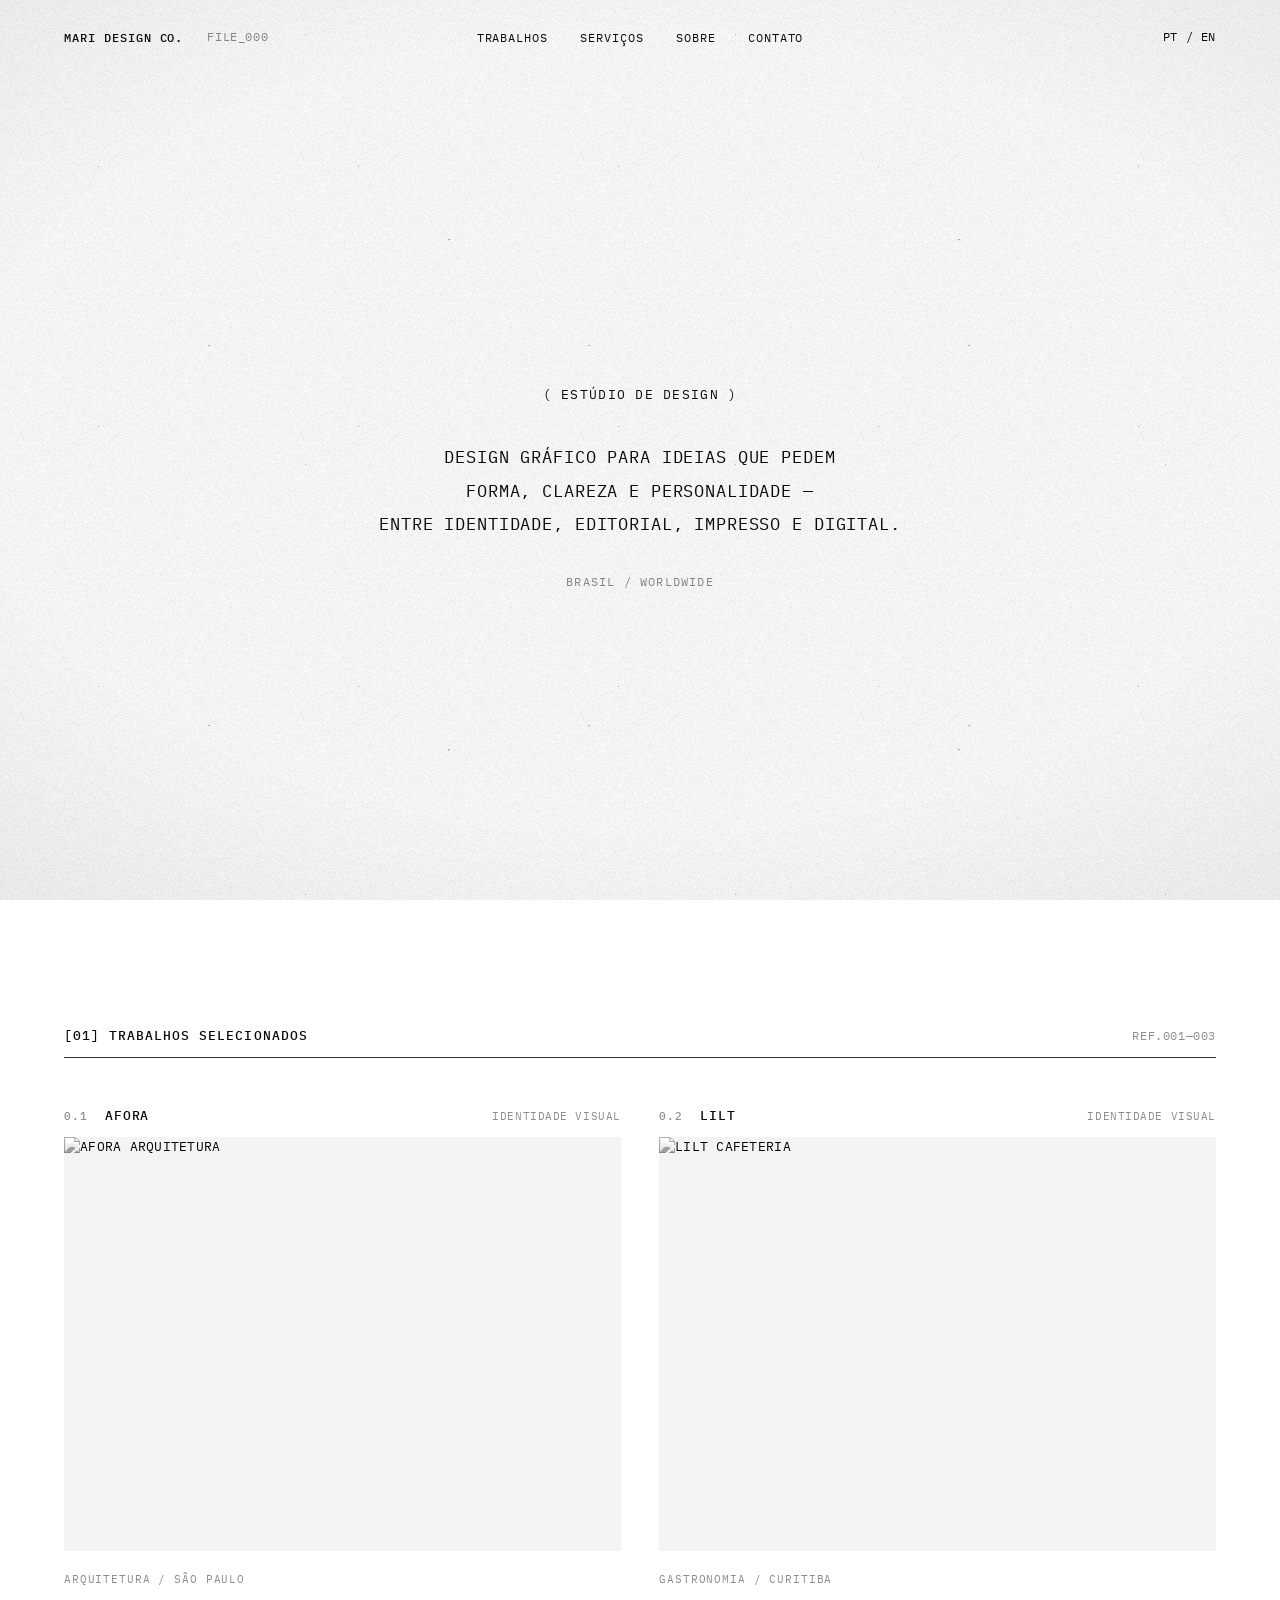
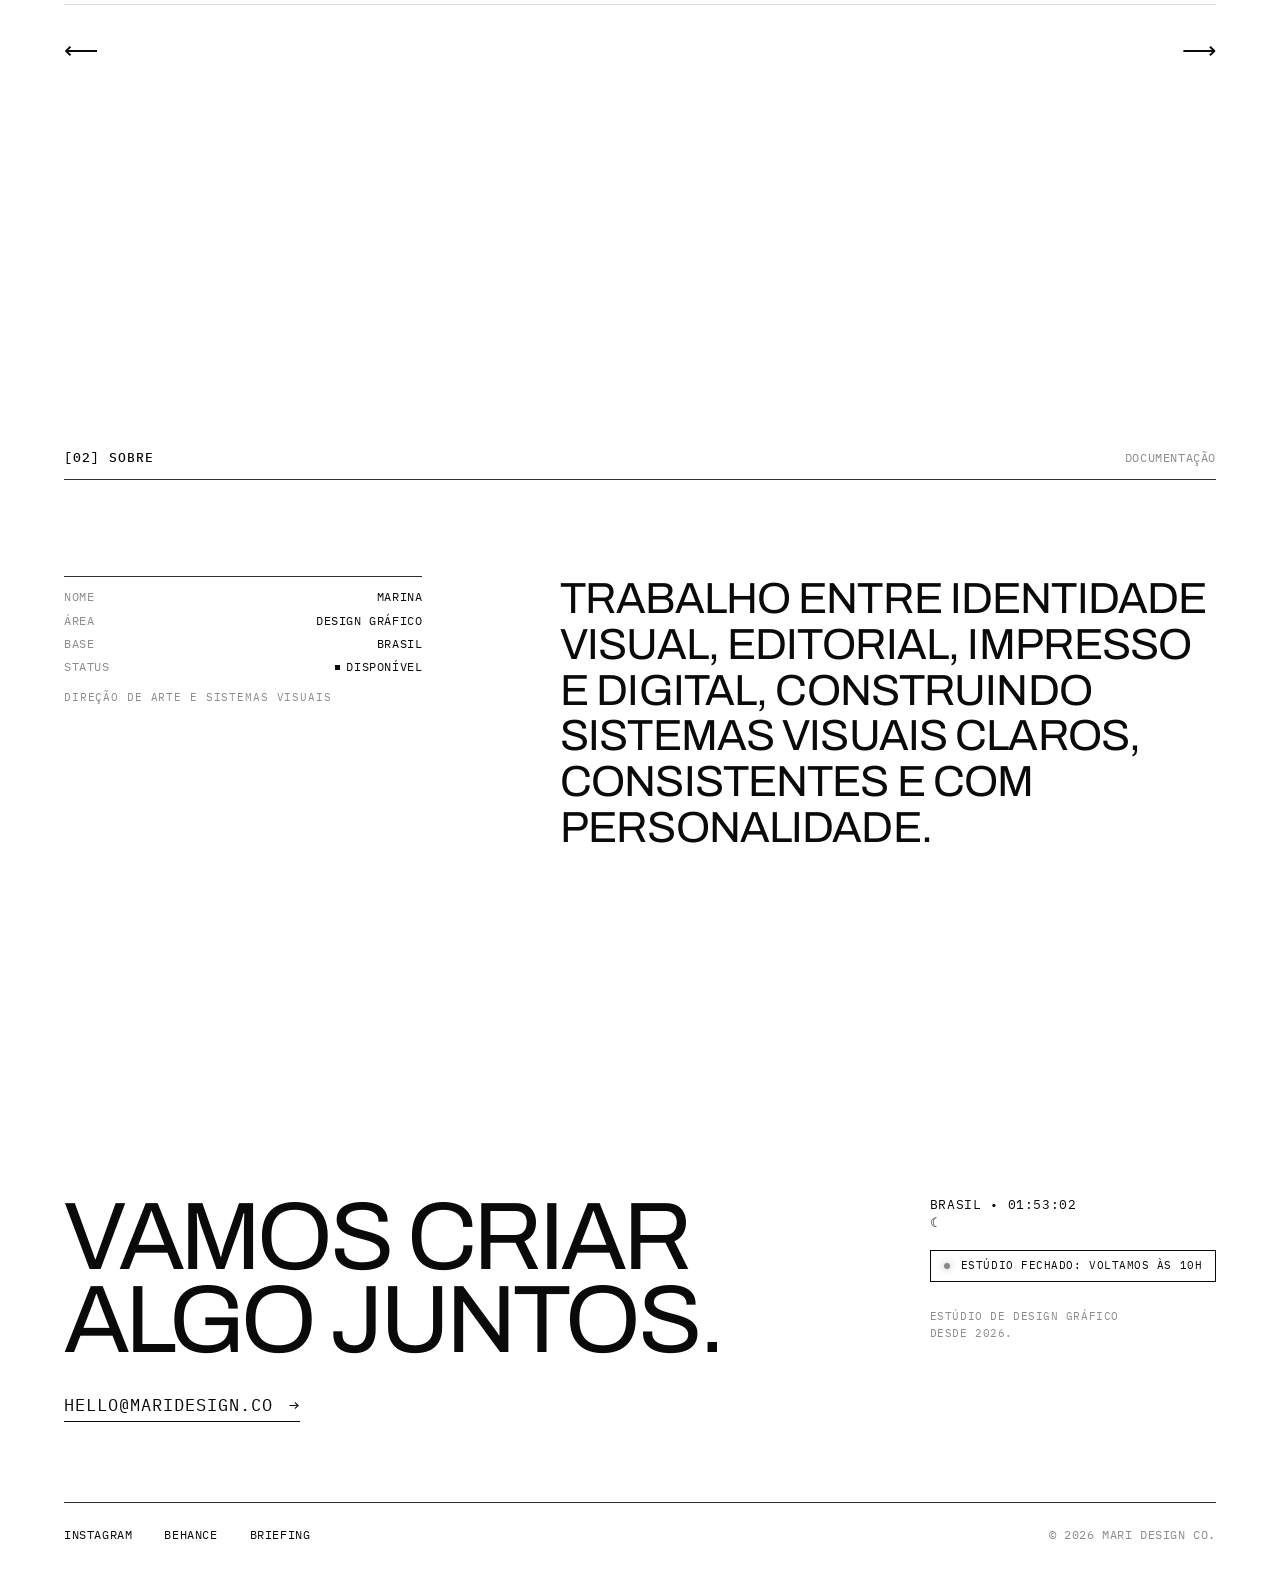
==== commit 6847160c: "atualiza portfolio" ====
--- a/index.html
+++ b/index.html
@@ -1,216 +1,203 @@
 <!DOCTYPE html>
-<html lang="pt-BR" data-title-key="meta.homeTitle" data-page="home">
+<html lang="pt-BR">
+
 <head>
-  <meta charset="UTF-8" />
-  <meta name="viewport" content="width=device-width, initial-scale=1.0" />
-  <title data-i18n="meta.homeTitle">Mari Design Co. | Design gráfico</title>
-  <meta
-    name="description"
-    data-i18n="meta.description"
-    data-i18n-attr="content"
-    content="Mari Design Co., o estúdio de design gráfico de Marina. Identidade, editorial e digital."
-  />
-  <meta name="theme-color" content="#101011" />
-  <link rel="stylesheet" href="css/reset.css" />
-  <link rel="stylesheet" href="css/style.css" />
-  <link rel="stylesheet" href="css/responsive.css" />
+    <meta charset="UTF-8">
+    <meta name="viewport" content="width=device-width, initial-scale=1.0">
+    <title>MARI DESIGN CO. — Estúdio de Design Gráfico</title>
+    <meta name="description"
+        content="Estúdio independente de design gráfico no Brasil. Identidade visual, editorial, impresso e digital.">
+
+    <!-- OPEN GRAPH -->
+    <meta property="og:type" content="website">
+    <meta property="og:title" content="MARI DESIGN CO. — Estúdio de Design Gráfico">
+    <meta property="og:description"
+        content="Estúdio independente de design gráfico no Brasil. Identidade visual, editorial, impresso e digital.">
+    <meta property="og:locale" content="pt_BR">
+    <meta name="twitter:card" content="summary_large_image">
+    <meta name="theme-color" content="#ffffff">
+
+    <!-- FAVICON -->
+    <link rel="icon"
+        href="data:image/svg+xml,%3Csvg xmlns='http://www.w3.org/2000/svg' viewBox='0 0 32 32'%3E%3Crect width='32' height='32' fill='%23ffffff'/%3E%3Ctext x='16' y='23' font-family='monospace' font-size='20' text-anchor='middle' fill='%230a0a0a'%3EM%3C/text%3E%3C/svg%3E">
+
+    <!-- TYPE: mono para o corpo, grotesca apertada para o display -->
+    <link rel="preconnect" href="https://fonts.googleapis.com">
+    <link rel="preconnect" href="https://fonts.gstatic.com" crossorigin>
+    <link href="https://fonts.googleapis.com/css2?family=Archivo:wght@400;500;600&family=IBM+Plex+Mono:wght@400;500&display=swap"
+        rel="stylesheet">
+
+    <link rel="stylesheet" href="styles.css">
 </head>
+
 <body>
-  <a class="skip-link" href="#main">Conteúdo</a>
-
-  <!-- texture layers -->
-  <div class="site-noise" aria-hidden="true"></div>
-
-  <div class="site-shell">
-    <!-- ============ HEADER ============ -->
-    <header class="site-header">
-      <a class="brand" href="index.html" aria-label="Mari Design Co.">
-        <span class="brand__name">Mari Design Co.</span>
-      </a>
-
-      <nav class="site-nav" aria-label="Principal">
-        <a class="animated-link" href="#work">
-          <span class="link-mask">
-            <span class="link-copy" data-i18n="nav.projects">Projetos</span>
-            <span class="link-copy clone" aria-hidden="true" data-i18n="nav.projects">Projetos</span>
-          </span>
-        </a>
-        <a class="animated-link" href="servicos.html">
-          <span class="link-mask">
-            <span class="link-copy" data-i18n="nav.services">Serviços</span>
-            <span class="link-copy clone" aria-hidden="true" data-i18n="nav.services">Serviços</span>
-          </span>
-        </a>
-        <a class="animated-link" href="#about">
-          <span class="link-mask">
-            <span class="link-copy" data-i18n="nav.about">Sobre</span>
-            <span class="link-copy clone" aria-hidden="true" data-i18n="nav.about">Sobre</span>
-          </span>
-        </a>
-        <a class="animated-link" href="#contact">
-          <span class="link-mask">
-            <span class="link-copy" data-i18n="nav.contact">Contato</span>
-            <span class="link-copy clone" aria-hidden="true" data-i18n="nav.contact">Contato</span>
-          </span>
-        </a>
-        <span class="lang-switch" role="group" aria-label="Idioma / Language">
-          <button type="button" data-lang="pt" aria-pressed="true">PT</button>
-          <span class="sep" aria-hidden="true">/</span>
-          <button type="button" data-lang="en" aria-pressed="false">EN</button>
-        </span>
-      </nav>
+    <div class="specks"></div>
+    <div class="noise"></div>
+
+    <!-- HEADER -->
+    <header id="site-header">
+        <div class="header-left">
+            <span class="logo">MARI DESIGN CO.</span>
+            <span class="mono muted desktop-only">FILE_000</span>
+        </div>
+        <nav class="header-center" id="main-nav">
+            <a href="#work" data-i18n="nav.work">TRABALHOS</a>
+            <a href="services.html" data-i18n="nav.services">SERVIÇOS</a>
+            <a href="#about" data-i18n="nav.about">SOBRE</a>
+            <a href="#footer" data-i18n="nav.contact">CONTATO</a>
+        </nav>
+        <div class="header-right">
+            <button id="nav-toggle" class="mono" aria-expanded="false" aria-controls="main-nav"
+                data-i18n="nav.menu">[ MENU ]</button>
+            <button id="lang-toggle" class="mono" aria-label="Toggle Language">PT / EN</button>
+        </div>
     </header>
 
-    <main id="main">
-      <!-- ============ HERO ============ -->
-      <section class="hero wrap" aria-label="Mari Design Co.">
-        <div class="hero__inner">
-          <p class="hero__mark" data-enter="1">
-            <span class="paren">(</span>Mari Design Co.<span class="paren">)</span>
-          </p>
-
-          <p class="hero__lines" data-enter="2">
-            <span class="strong" data-i18n="hero.disciplines">Identidade / Editorial / Digital</span>
-            <span data-i18n="hero.who">Marina · Brasil</span>
-          </p>
-        </div>
-
-        <div class="hero__foot" data-enter="3">
-          <span class="scroll-cue" aria-hidden="true"><span class="scroll-cue__dot"></span></span>
-          <span data-i18n="hero.since">Desde 2026</span>
-        </div>
-      </section>
-
-      <!-- ============ PROJECTS (Aki-style horizontal gallery) ============ -->
-      <section class="works" id="work" aria-labelledby="work-label">
-        <div class="works__top" data-reveal>
-          <span id="work-label" data-i18n="sections.workLeft">Trabalhos</span>
-          <span data-i18n="sections.workRight">Selecionados</span>
-        </div>
-
-        <div class="works-gallery" data-gallery data-reveal>
-          <ul class="works-track" data-gallery-track tabindex="0"
-              aria-label="Galeria de trabalhos, role horizontalmente">
-            <li class="work-panel">
-              <a class="work-panel__link" href="projects/afora-arquitetura.html"
-                 aria-label="Afora Arquitetura, Identidade Visual, 2026">
-                <header class="work-panel__bar">
-                  <span class="work-panel__name">Afora Arquitetura</span>
-                  <span class="work-panel__cat" data-i18n="projects.visualIdentity">Identidade Visual</span>
-                </header>
-                <figure class="work-panel__img">
-                  <img src="https://picsum.photos/seed/mari-afora-featured/1400/820?grayscale" alt="Afora Arquitetura, Identidade Visual" loading="lazy" />
-                </figure>
-              </a>
-            </li>
-
-            <li class="work-panel">
-              <a class="work-panel__link" href="projects/lilt-cafeteria.html"
-                 aria-label="Lilt Cafeteria, Identidade Visual, 2026">
-                <header class="work-panel__bar">
-                  <span class="work-panel__name">Lilt Cafeteria</span>
-                  <span class="work-panel__cat" data-i18n="projects.visualIdentity">Identidade Visual</span>
-                </header>
-                <figure class="work-panel__img">
-                  <img src="https://picsum.photos/seed/mari-lilt-featured/1400/820?grayscale" alt="Lilt Cafeteria, Identidade Visual" loading="lazy" />
-                </figure>
-              </a>
-            </li>
-
-            <li class="work-panel">
-              <a class="work-panel__link" href="projects/helena-prado-psicologa.html"
-                 aria-label="Helena Prado Psicóloga, Identidade Visual, 2026">
-                <header class="work-panel__bar">
-                  <span class="work-panel__name">Helena Prado Psicóloga</span>
-                  <span class="work-panel__cat" data-i18n="projects.visualIdentity">Identidade Visual</span>
-                </header>
-                <figure class="work-panel__img">
-                  <img src="https://picsum.photos/seed/mari-helena-featured/1400/820?grayscale" alt="Helena Prado Psicóloga, Identidade Visual" loading="lazy" />
-                </figure>
-              </a>
-            </li>
-          </ul>
-
-          <div class="works-nav">
-            <button type="button" class="works-nav__btn" data-gallery-prev aria-label="Anterior">
-              <svg viewBox="0 0 48 8" fill="none" aria-hidden="true"><path d="M0 4h46M4 1 1 4l3 3" stroke="currentColor" stroke-width="1"/></svg>
-            </button>
-            <button type="button" class="works-nav__btn" data-gallery-next aria-label="Próximo">
-              <svg viewBox="0 0 48 8" fill="none" aria-hidden="true"><path d="M2 4h46M44 1l3 3-3 3" stroke="currentColor" stroke-width="1"/></svg>
-            </button>
-          </div>
-        </div>
-      </section>
-
-      <!-- ============ ABOUT ============ -->
-      <section class="section about wrap" id="about" aria-labelledby="about-label">
-        <div class="about__inner">
-          <p class="about__label" id="about-label" data-reveal>
-            <span class="paren">(</span>
-            <span data-i18n="sections.about">Sobre</span>
-            <span class="paren">)</span>
-          </p>
-          <div class="about__body" data-reveal>
-            <p data-i18n="about.p1">
-              Sou a Marina, designer. Formada em Design e em Direito, com mestrado. Atuei na advocacia, mas escolhi o design.
-            </p>
-            <p data-i18n="about.p2">
-              Trabalhei alguns anos em agência e, em 2026, passei a trabalhar sozinha, cuidando de cada projeto do início ao fim. Nas horas vagas: música, viagens, shows e comida boa.
-            </p>
-            <p class="about__signature" data-i18n="about.signature">
-              Marina, Diretora Criativa
-            </p>
-          </div>
-        </div>
-      </section>
+    <main>
+        <!-- HERO — MINIMALISTA -->
+        <section id="hero" class="observe">
+            <div class="hero-top-label">
+                <span data-i18n="hero.label">( ESTÚDIO DE DESIGN )</span>
+            </div>
+
+            <div class="hero-manifesto">
+                <p class="hero-text" data-i18n="hero.manifesto">
+                    DESIGN GRÁFICO PARA IDEIAS QUE PEDEM FORMA, CLAREZA E PERSONALIDADE —<br>ENTRE IDENTIDADE,
+                    EDITORIAL, IMPRESSO E DIGITAL.
+                </p>
+                <p class="hero-location muted" data-i18n="hero.location">
+                    BRASIL / WORLDWIDE
+                </p>
+            </div>
+        </section>
+
+        <!-- PORTFOLIO / SELECTED WORK -->
+        <section id="work">
+            <div class="section-header observe">
+                <h2 class="mono title-small" data-i18n="work.title">[01] TRABALHOS SELECIONADOS</h2>
+                <span class="mono muted" data-i18n="work.ref">REF.001—003</span>
+            </div>
+
+            <div class="projects-wrapper">
+                <div class="projects-grid" id="projects-grid">
+                    <a href="project-afora.html" class="project-card-link">
+                        <article class="project-card">
+                            <div class="project-top-meta">
+                                <h3 class="project-title"><span class="index-num">0.1</span>&nbsp;&nbsp;AFORA</h3>
+                                <span class="project-category mono muted" data-i18n="work.cat.id">IDENTIDADE VISUAL</span>
+                            </div>
+                            <div class="project-image-container">
+                                <img src="https://images.unsplash.com/photo-1600607686527-6fb886090705?auto=format&fit=crop&w=1000&q=80"
+                                    alt="Afora Arquitetura" loading="lazy">
+                            </div>
+                            <span class="caption" data-i18n="work.cap.afora">Arquitetura / São Paulo</span>
+                        </article>
+                    </a>
+
+                    <a href="project-lilt.html" class="project-card-link">
+                        <article class="project-card">
+                            <div class="project-top-meta">
+                                <h3 class="project-title"><span class="index-num">0.2</span>&nbsp;&nbsp;LILT</h3>
+                                <span class="project-category mono muted" data-i18n="work.cat.id">IDENTIDADE VISUAL</span>
+                            </div>
+                            <div class="project-image-container">
+                                <img src="https://images.unsplash.com/photo-1509042239860-f550ce710b93?auto=format&fit=crop&w=1000&q=80"
+                                    alt="Lilt Cafeteria" loading="lazy">
+                            </div>
+                            <span class="caption" data-i18n="work.cap.lilt">Gastronomia / Curitiba</span>
+                        </article>
+                    </a>
+
+                    <a href="project-helena.html" class="project-card-link">
+                        <article class="project-card">
+                            <div class="project-top-meta">
+                                <h3 class="project-title"><span class="index-num">0.3</span>&nbsp;&nbsp;HELENA PRADO
+                                </h3>
+                                <span class="project-category mono muted" data-i18n="work.cat.id">IDENTIDADE VISUAL</span>
+                            </div>
+                            <div class="project-image-container">
+                                <img src="https://images.unsplash.com/photo-1544027993-37dbd58eea6d?auto=format&fit=crop&w=1000&q=80"
+                                    alt="Helena Prado Psicóloga" loading="lazy">
+                            </div>
+                            <span class="caption" data-i18n="work.cap.helena">Psicologia / Belo Horizonte</span>
+                        </article>
+                    </a>
+                </div>
+
+                <div class="carousel-nav">
+                    <button id="prev-project" aria-label="Previous">⟵</button>
+                    <button id="next-project" aria-label="Next">⟶</button>
+                </div>
+            </div>
+        </section>
+
+        <!-- SMALL ABOUT -->
+        <section id="about" class="observe">
+            <div class="section-header">
+                <h2 class="mono title-small" data-i18n="about.title">[02] SOBRE</h2>
+                <span class="mono muted" data-i18n="about.doc">DOCUMENTAÇÃO</span>
+            </div>
+
+            <div class="about-grid">
+                <div class="about-data mono">
+                    <div class="data-row"><span class="muted" data-i18n="about.row.name">NOME</span><span>MARINA</span></div>
+                    <div class="data-row"><span class="muted" data-i18n="about.row.field">ÁREA</span><span data-i18n="about.field.value">DESIGN GRÁFICO</span></div>
+                    <div class="data-row"><span class="muted" data-i18n="about.row.based">BASE</span><span data-i18n="hero.country">BRASIL</span>
+                    </div>
+                    <div class="data-row"><span class="muted" data-i18n="about.row.status">STATUS</span><span
+                            class="status-indicator" data-i18n="about.status.value">DISPONÍVEL</span></div>
+                    <span class="caption" data-i18n="about.caption">Direção de arte e sistemas visuais</span>
+                </div>
+                <div class="about-text">
+                    <p data-i18n="about.text">Trabalho entre identidade visual, editorial, impresso e digital,
+                        construindo sistemas visuais claros, consistentes e com personalidade.</p>
+                </div>
+            </div>
+        </section>
     </main>
 
-    <!-- ============ FOOTER ============ -->
-    <footer class="site-footer wrap" id="contact">
-      <div class="footer__grid">
-        <div class="footer__lead">
-          <p class="footer__prompt" data-word-reveal data-i18n="footer.prompt">
-            Tem um projeto em mente? Adoraria ouvir sua ideia.
-          </p>
-          <div class="footer__contact">
-            <a class="footer__email underline-link" href="mailto:hello@maridesignco.com">hello@maridesignco.com</a>
-            <a class="footer__ig underline-link" href="https://instagram.com/maridesignco" target="_blank" rel="noopener">@maridesignco</a>
-          </div>
-        </div>
-
-        <div class="studio-status" data-studio-status>
-          <p class="studio-status__place">
-            <span data-i18n="footer.location">Mato Grosso, Brasil</span>
-            <span class="studio-status__sep" aria-hidden="true">•</span>
-            <time class="studio-status__clock" data-studio-clock aria-live="off">--:--:--</time>
-          </p>
-          <p class="studio-status__weather" data-studio-weather hidden>
-            <span data-studio-temp></span>
-            <span data-studio-cond></span>
-            <span class="studio-status__icon" data-studio-icon aria-hidden="true"></span>
-          </p>
-          <p class="studio-status__pill" data-studio-office>
-            <span class="studio-status__dot" data-studio-dot aria-hidden="true"></span>
-            <span data-studio-office-text></span>
-          </p>
-          <p class="studio-status__tag">
-            <span class="studio-status__heart" aria-hidden="true">
-              <svg viewBox="0 0 256 256" fill="currentColor"><path d="M178,40c-20.65,0-38.73,8.88-50,23.89C116.73,48.88,98.65,40,78,40a62.07,62.07,0,0,0-62,62c0,70,103.79,127.11,108.21,129.51a8,8,0,0,0,7.58,0C136.21,229.11,240,172,240,102A62.07,62.07,0,0,0,178,40Zm-50,175.3C109.74,204.55,32,155.68,32,102A46.06,46.06,0,0,1,78,56c19.45,0,35.78,10.36,42.6,27a8,8,0,0,0,14.8,0c6.82-16.67,23.15-27,42.6-27a46.06,46.06,0,0,1,46,46C224,155.68,146.26,204.55,128,215.3Z"/></svg>
-            </span>
-            <span data-i18n="footer.tagline">Amor pelo Design e Criatividade</span>
-          </p>
-        </div>
-      </div>
-
-      <div class="footer__baseline">
-        <p class="footer__copy" data-i18n="footer.rights">© 2026 Mari Design Co., Todos os direitos reservados</p>
-        <a class="footer__top underline-link" href="#main" data-back-to-top data-i18n="footer.backTop">Voltar ao topo</a>
-      </div>
+    <!-- FOOTER -->
+    <footer id="footer" class="observe">
+        <div class="footer-top">
+            <div class="footer-cta">
+                <h2 class="footer-headline" data-i18n="footer.headline">VAMOS CRIAR<br>ALGO JUNTOS.</h2>
+                <a href="mailto:hello@maridesign.co" class="email-link">HELLO@MARIDESIGN.CO <span
+                        class="arrow">→</span></a>
+            </div>
+
+            <div class="footer-widget">
+                <div class="widget-time">
+                    <span data-i18n="footer.widget.city">Brasil</span> • <span id="live-clock">16:00:00</span><br>
+                    <span class="weather">
+                        <span id="weather-temp"></span>
+                        <span id="weather-icon">☼</span>
+                    </span>
+                </div>
+
+                <div class="office-status mono">
+                    <span class="status-dot" id="status-dot"></span>
+                    <span id="status-text">ESTÚDIO ABERTO</span>
+                </div>
+
+                <div class="widget-tag mono muted" data-i18n="footer.widget.tag">
+                    ESTÚDIO DE DESIGN GRÁFICO<br>DESDE 2026.
+                </div>
+            </div>
+        </div>
+
+        <div class="footer-bottom">
+            <div class="social-links mono">
+                <a href="#" target="_blank" rel="noopener">INSTAGRAM</a>
+                <a href="#" target="_blank" rel="noopener">BEHANCE</a>
+                <a href="briefing.html" data-i18n="nav.briefing">BRIEFING</a>
+            </div>
+            <div class="copyright mono muted">
+                <span>© 2026 MARI DESIGN CO.</span>
+            </div>
+        </div>
     </footer>
-  </div>
-
-  <script src="js/projects.js"></script>
-  <script src="js/i18n.js"></script>
-  <script src="js/main.js"></script>
+
+    <script src="script.js"></script>
 </body>
+
 </html>
--- a/styles.css
+++ b/styles.css
@@ -0,0 +1,1623 @@
+@charset "UTF-8";
+
+/* =========================================
+   1. FONTS
+   ========================================= */
+@font-face {
+    font-family: 'Alte Haas Grotesk';
+    src: local('Alte Haas Grotesk'), url('assets/fonts/AlteHaasGroteskRegular.woff2') format('woff2');
+    font-weight: 400;
+    font-style: normal;
+    font-display: swap;
+}
+
+@font-face {
+    font-family: 'Alte Haas Grotesk';
+    src: local('Alte Haas Grotesk Bold'), url('assets/fonts/AlteHaasGroteskBold.woff2') format('woff2');
+    font-weight: 700;
+    font-style: normal;
+    font-display: swap;
+}
+
+/* =========================================
+   2. VARIABLES
+   ========================================= */
+:root {
+    --bg: #ffffff;
+    --text: #0a0a0a;
+    --muted: #8c8c8c;
+    --line: rgba(10, 10, 10, 0.14);
+    --line-strong: rgba(10, 10, 10, 0.85);
+    --surface: #f4f4f4;
+
+    /* Display = grotesca apertada. Archivo cobre quando as fontes locais não existem. */
+    --font-display: 'Alte Haas Grotesk', 'Archivo', 'Helvetica Neue', Helvetica, Arial, sans-serif;
+    --font-mono: 'IBM Plex Mono', 'DM Mono', ui-monospace, monospace;
+    --font-main: var(--font-mono);
+
+    --page-padding: clamp(1.25rem, 5vw, 4rem);
+    --grid-gap: clamp(1.5rem, 3vw, 3rem);
+
+    --header-height: 76px;
+}
+
+/* =========================================
+   3. RESET & BASE
+   ========================================= */
+*,
+*::before,
+*::after {
+    box-sizing: border-box;
+    margin: 0;
+    padding: 0;
+}
+
+html {
+    scroll-behavior: smooth;
+    font-size: 16px;
+
+    /* Cada seção encosta no topo ao rolar. "proximity" (e não "mandatory")
+       para que seções mais altas que a tela continuem roláveis livremente. */
+    scroll-snap-type: y proximity;
+    scroll-padding-top: 0;
+}
+
+/* alvos do snap */
+#hero,
+#work,
+#about,
+#footer,
+.page-hero,
+.raw-section,
+.project-header,
+.project-gallery {
+    scroll-snap-align: start;
+    scroll-margin-top: var(--header-height);
+}
+
+/* seções que devem preencher a tela, com o conteúdo centrado na vertical */
+#work,
+#about,
+.page-hero,
+.raw-section,
+.project-header {
+    min-height: 100svh;
+    display: flex;
+    flex-direction: column;
+    justify-content: center;
+}
+
+/* o rodapé nunca estica */
+#footer { min-height: 0; }
+
+/* Entrada da seção que chega — o conteúdo sobe e revela.
+   Só com o controlador de slides ativo: sem JS nada some. */
+body.slides-on .slide-section.is-entering > * {
+    animation: slide-enter 0.62s cubic-bezier(0.2, 0, 0, 1) both;
+}
+
+body.slides-on .slide-section.is-entering > *:nth-child(2) { animation-delay: 0.07s; }
+body.slides-on .slide-section.is-entering > *:nth-child(3) { animation-delay: 0.13s; }
+
+@keyframes slide-enter {
+    from { opacity: 0; transform: translateY(26px); }
+    to   { opacity: 1; transform: translateY(0); }
+}
+
+/* telas baixas (notebook pequeno, paisagem no celular): conteúdo manda */
+@media (max-height: 700px) {
+    #work,
+    #about,
+    .page-hero,
+    .raw-section,
+    .project-header,
+    #hero {
+        min-height: 0;
+    }
+
+    html { scroll-snap-type: none; }
+}
+
+body {
+    background-color: var(--bg);
+    color: var(--text);
+    /* MONO É A VOZ PADRÃO DO SITE — a grotesca só aparece no display */
+    font-family: var(--font-mono);
+    font-size: 0.8rem;
+    line-height: 1.5;
+    letter-spacing: 0.02em;
+    text-transform: uppercase;
+    -webkit-font-smoothing: antialiased;
+    -moz-osx-font-smoothing: grayscale;
+    overflow-x: hidden;
+}
+
+/* Utilitários */
+.mb-1 { margin-bottom: 1rem; }
+.mb-2 { margin-bottom: 2rem; }
+.mt-2 { margin-top: 2rem; }
+.block { display: block; }
+
+.text-small {
+    font-size: 0.75rem;
+    line-height: 1.6;
+}
+
+.mono {
+    font-family: var(--font-mono);
+    font-size: 0.75rem;
+    text-transform: uppercase;
+    letter-spacing: 0.05em;
+    line-height: 1.4;
+}
+
+.display {
+    font-family: var(--font-display);
+    text-transform: uppercase;
+    letter-spacing: -0.03em;
+    line-height: 1;
+    font-weight: 400;
+}
+
+.muted { color: var(--muted); }
+
+.normal-case { text-transform: none; }
+
+a {
+    color: inherit;
+    text-decoration: none;
+    transition: opacity 0.3s ease;
+}
+
+a:hover { opacity: 0.5; }
+
+ul { list-style: none; }
+
+img {
+    max-width: 100%;
+    display: block;
+    object-fit: cover;
+}
+
+.align-right { text-align: right; }
+
+/* =========================================
+   3B. PELÍCULA — grão, poeira, vinheta e tremulação
+   Quatro camadas fixas sobre o branco. Todas em
+   multiply, todas pointer-events:none.
+   ========================================= */
+
+/* 1. GRÃO — textura de emulsão, redesenhada a cada quadro.
+   Elemento do tamanho exato da viewport e animação em
+   background-position (não em transform): assim o navegador
+   não promove a camada para composição, que é o que produzia
+   emenda de bloco em telas Retina. */
+.noise {
+    position: fixed;
+    inset: 0;
+    pointer-events: none;
+    z-index: 9999;
+    opacity: 0.26;
+    mix-blend-mode: multiply;
+    background-image: url('data:image/svg+xml;utf8,%3Csvg viewBox="0 0 220 220" xmlns="http://www.w3.org/2000/svg"%3E%3Cfilter id="n"%3E%3CfeTurbulence type="fractalNoise" baseFrequency="0.9" numOctaves="4" stitchTiles="stitch"/%3E%3CfeColorMatrix type="saturate" values="0"/%3E%3CfeComponentTransfer%3E%3CfeFuncA type="linear" slope="1.9" intercept="-0.30"/%3E%3C/feComponentTransfer%3E%3C/filter%3E%3Crect width="100%25" height="100%25" filter="url(%23n)"/%3E%3C/svg%3E');
+    background-repeat: repeat;
+    background-size: 140px 140px;
+    animation: grain 0.5s steps(1) infinite;
+}
+
+/* deslocamentos em px inteiros: nada de subpixel, nada de emenda */
+@keyframes grain {
+    0%   { background-position:    0px    0px; }
+    10%  { background-position:  -37px  -53px; }
+    20%  { background-position:  -71px   29px; }
+    30%  { background-position:   43px  -67px; }
+    40%  { background-position:  -19px   77px; }
+    50%  { background-position:  -83px  -31px; }
+    60%  { background-position:   61px   47px; }
+    70%  { background-position:  -47px   63px; }
+    80%  { background-position:   29px  -41px; }
+    90%  { background-position:  -59px   17px; }
+    100% { background-position:    0px    0px; }
+}
+
+/* 2. SUJEIRA — pontinhos parados + riscos de película que passam */
+.specks {
+    position: fixed;
+    inset: 0;
+    pointer-events: none;
+    z-index: 9997;
+    opacity: 0.7;
+    mix-blend-mode: multiply;
+    background-image:
+        radial-gradient(circle at 12% 22%, rgba(10,10,10,0.55) 0.6px, transparent 0.7px),
+        radial-gradient(circle at 71% 8%, rgba(10,10,10,0.45) 0.7px, transparent 0.8px),
+        radial-gradient(circle at 38% 64%, rgba(10,10,10,0.5) 0.6px, transparent 0.7px),
+        radial-gradient(circle at 88% 47%, rgba(10,10,10,0.45) 0.8px, transparent 0.9px),
+        radial-gradient(circle at 55% 91%, rgba(10,10,10,0.45) 0.6px, transparent 0.7px);
+    background-size: 300px 300px, 430px 430px, 260px 260px, 510px 510px, 380px 380px;
+}
+
+/* riscos verticais que aparecem por um instante, como cabelo na janela do projetor */
+.specks::after {
+    content: '';
+    position: absolute;
+    inset: 0;
+    background-image:
+        linear-gradient(90deg, transparent 21%, rgba(10,10,10,0.30) 21%, rgba(10,10,10,0.30) calc(21% + 1px), transparent calc(21% + 1px)),
+        linear-gradient(90deg, transparent 67%, rgba(10,10,10,0.20) 67%, rgba(10,10,10,0.20) calc(67% + 1px), transparent calc(67% + 1px));
+    opacity: 0;
+    animation: scratch 11s steps(1) infinite;
+}
+
+@keyframes scratch {
+    0%, 100% { opacity: 0; transform: translateX(0); }
+    2%       { opacity: 0.85; transform: translateX(-2vw); }
+    4%       { opacity: 0; }
+    38%      { opacity: 0; transform: translateX(6vw); }
+    40%      { opacity: 0.6; transform: translateX(6vw); }
+    41%      { opacity: 0; }
+    73%      { opacity: 0; transform: translateX(-9vw); }
+    75%      { opacity: 0.7; transform: translateX(-9vw); }
+    78%      { opacity: 0; }
+}
+
+/* 4. VINHETA + TREMULAÇÃO DE EXPOSIÇÃO (sem markup extra: pseudos do body) */
+body::after {
+    content: '';
+    position: fixed;
+    inset: 0;
+    pointer-events: none;
+    z-index: 9996;
+    mix-blend-mode: multiply;
+    background:
+        radial-gradient(125% 105% at 50% 48%,
+            transparent 42%,
+            rgba(10, 10, 10, 0.05) 66%,
+            rgba(10, 10, 10, 0.14) 85%,
+            rgba(10, 10, 10, 0.26) 100%);
+}
+
+body::before {
+    content: '';
+    position: fixed;
+    inset: 0;
+    pointer-events: none;
+    z-index: 9995;
+    mix-blend-mode: multiply;
+    background: rgba(10, 10, 10, 0.04);
+    opacity: 0;
+    animation: flicker 5.5s steps(1) infinite;
+}
+
+/* a lâmpada do projetor nunca é perfeitamente estável */
+@keyframes flicker {
+    0%, 100% { opacity: 0; }
+    3%   { opacity: 0.6; }
+    5%   { opacity: 0; }
+    27%  { opacity: 0; }
+    28%  { opacity: 0.35; }
+    30%  { opacity: 0; }
+    54%  { opacity: 0; }
+    55%  { opacity: 0.8; }
+    56%  { opacity: 0.15; }
+    58%  { opacity: 0.5; }
+    60%  { opacity: 0; }
+    84%  { opacity: 0; }
+    85%  { opacity: 0.4; }
+    87%  { opacity: 0; }
+}
+
+@media (prefers-reduced-motion: reduce) {
+    .noise { animation: none; }
+    .specks::after { animation: none; opacity: 0; }
+    body::before { animation: none; opacity: 0; }
+
+    .hero-top-label,
+    .hero-manifesto,
+    .hero-top-label > span,
+    .hero-text,
+    .hero-location { animation: none; transform: none; }
+}
+
+/* =========================================
+   4. HEADER
+   ========================================= */
+#site-header {
+    position: fixed;
+    top: 0;
+    left: 0;
+    width: 100%;
+    height: var(--header-height);
+    display: flex;
+    justify-content: space-between;
+    align-items: center;
+    padding: 0 var(--page-padding);
+    background-color: transparent;
+    z-index: 100;
+    border-bottom: 1px solid transparent;
+    transition: border-color 0.3s ease, background-color 0.3s ease;
+}
+
+/* Header recolhe no miolo da página (só desktop: no mobile
+   ele carrega o botão do menu e precisa ficar acessível) */
+@media (min-width: 769px) {
+    #site-header {
+        transition: transform 0.45s cubic-bezier(0.2, 0, 0, 1),
+                    opacity 0.3s ease,
+                    border-color 0.3s ease,
+                    background-color 0.3s ease;
+    }
+
+    body.header-off #site-header {
+        transform: translateY(-100%);
+        opacity: 0;
+        pointer-events: none;
+    }
+}
+
+#site-header.scrolled {
+    border-bottom: 1px solid var(--line);
+    background-color: rgba(255, 255, 255, 0.92);
+    backdrop-filter: blur(3px);
+}
+
+.header-left,
+.header-right {
+    display: flex;
+    align-items: center;
+    gap: 1.5rem;
+    flex: 1;
+}
+
+.header-right { justify-content: flex-end; }
+
+.header-center {
+    display: flex;
+    gap: 2rem;
+    flex: 1;
+    justify-content: center;
+    font-family: var(--font-mono);
+    font-size: 0.75rem;
+    letter-spacing: 0.08em;
+}
+
+.logo {
+    font-family: var(--font-mono);
+    font-weight: 500;
+    font-size: 0.75rem;
+    letter-spacing: 0.08em;
+}
+
+#lang-toggle {
+    background: none;
+    border: none;
+    color: var(--text);
+    cursor: pointer;
+    font-family: var(--font-mono);
+    font-size: 0.75rem;
+    letter-spacing: 0.05em;
+    text-transform: uppercase;
+    transition: opacity 0.3s ease;
+}
+
+#lang-toggle:hover { opacity: 0.5; }
+
+/* Botão do menu — só existe onde a nav horizontal não cabe */
+#nav-toggle {
+    display: none;
+    background: none;
+    border: none;
+    color: var(--text);
+    cursor: pointer;
+    font-family: var(--font-mono);
+    font-size: 0.75rem;
+    letter-spacing: 0.05em;
+    text-transform: uppercase;
+    padding: 0.5rem 0;
+}
+
+/* =========================================
+   5. HERO (HOME) — TIPO GIGANTE
+   ========================================= */
+/* Hero minimalista: rótulo, manifesto e local como UM bloco centrado */
+#hero {
+    min-height: 100svh;
+    /* padding igual em cima e embaixo: centralizar com padding
+       desigual jogava o conteúdo 46px para baixo do centro real */
+    /* centraliza na área ABAIXO do header: com padding igual, os 76px
+       da barra comiam o topo e o conteúdo ficava colado nela */
+    padding: calc(var(--header-height) + 2rem) var(--page-padding) 2rem;
+    display: flex;
+    flex-direction: column;
+    justify-content: center;
+    align-items: center;
+    text-align: center;
+    gap: 2.25rem;
+    position: relative;
+}
+
+.hero-top-label {
+    font-family: var(--font-mono);
+    font-size: 0.8rem;
+    letter-spacing: 0.1em;
+    text-transform: uppercase;
+}
+
+.hero-manifesto {
+    display: flex;
+    flex-direction: column;
+    align-items: center;
+}
+
+.hero-text {
+    font-family: var(--font-mono);
+    font-size: clamp(0.85rem, 1.35vw, 1.15rem);
+    line-height: 1.95;
+    letter-spacing: 0.05em;
+    max-width: 62ch;
+    text-wrap: balance;
+}
+
+.hero-location {
+    margin-top: 2rem;
+    font-size: 0.75rem;
+    letter-spacing: 0.1em;
+}
+
+.hero-headline {
+    font-family: var(--font-display);
+    font-size: clamp(2.6rem, 9vw, 8rem);
+    line-height: 0.88;
+    letter-spacing: -0.04em;
+    text-transform: uppercase;
+    font-weight: 400;
+    max-width: 100%;
+}
+
+/* -----------------------------------------
+   INSTABILIDADE DE QUADRO (gate weave)
+   O texto do hero não desliza: ele PULA entre
+   posições inteiras de pixel, como o filme
+   assentando no gate a cada quadro. Inteiro =
+   texto continua nítido, sem reamostragem.
+   Duas camadas com ciclos primos entre si
+   (6,1s e 0,83s) para nunca sincronizarem.
+   ----------------------------------------- */
+.hero-top-label,
+.hero-manifesto {
+    animation: gate-weave 6.1s steps(1) infinite;
+}
+
+.hero-top-label > span,
+.hero-text,
+.hero-location {
+    display: inline-block;
+    animation: gate-jitter 0.83s steps(1) infinite;
+}
+
+@keyframes gate-weave {
+    0%   { transform: translate(0, 0); }
+    9%   { transform: translate(1px, 0); }
+    18%  { transform: translate(1px, 1px); }
+    27%  { transform: translate(0, 1px); }
+    36%  { transform: translate(-1px, 1px); }
+    45%  { transform: translate(-1px, 0); }
+    54%  { transform: translate(0, -1px); }
+    63%  { transform: translate(1px, -1px); }
+    72%  { transform: translate(0, 0); }
+    81%  { transform: translate(-1px, -1px); }
+    90%  { transform: translate(0, 1px); }
+    100% { transform: translate(0, 0); }
+}
+
+@keyframes gate-jitter {
+    /* fica parado quase o ciclo inteiro; só dois solavancos curtos,
+       para o movimento não virar tremedeira constante */
+    0%, 43%  { transform: translate(0, 0); }
+    45%      { transform: translate(0, 1px); }
+    52%      { transform: translate(0, 0); }
+    86%      { transform: translate(-1px, 0); }
+    92%      { transform: translate(0, 0); }
+    100%     { transform: translate(0, 0); }
+}
+
+/* =========================================
+   5B. CAMADA ARCHIVAL (CARIMBOS / MARCAS)
+   ========================================= */
+
+/* Carimbo flutuante (services / briefing) */
+.archival-stamp {
+    position: absolute;
+    top: 8%;
+    right: 8%;
+    transform: rotate(11deg);
+    font-family: var(--font-mono);
+    font-size: 0.9rem;
+    line-height: 1.3;
+    letter-spacing: 0.08em;
+    padding: 0.75rem 1.25rem;
+    border: 1.5px solid var(--text);
+    opacity: 0.45;
+    mix-blend-mode: multiply;
+    pointer-events: none;
+    text-align: center;
+    z-index: 1;
+}
+
+/* Legenda discreta */
+.caption {
+    display: block;
+    font-family: var(--font-mono);
+    font-size: 0.68rem;
+    letter-spacing: 0.08em;
+    color: var(--muted);
+    margin-top: 0.5rem;
+}
+
+/* Números soltos repetidos */
+.floating-numbers {
+    font-family: var(--font-mono);
+    font-size: 0.75rem;
+    line-height: 1.5;
+    letter-spacing: 0.25em;
+    color: var(--muted);
+    max-width: 12ch;
+}
+
+.index-num {
+    font-family: var(--font-mono);
+    font-size: 0.7rem;
+    letter-spacing: 0.08em;
+    color: var(--muted);
+}
+
+/* Filete de barras */
+.slashes {
+    letter-spacing: 0.2em;
+    overflow: hidden;
+    white-space: nowrap;
+    width: 100%;
+}
+
+/* =========================================
+   6. PORTFOLIO
+   ========================================= */
+#work {
+    /* proporcional à altura da janela: padding fixo grande fazia
+       a seção passar da tela em notebook de 720px */
+    padding: var(--header-height) var(--page-padding);
+}
+
+.section-header {
+    display: flex;
+    justify-content: space-between;
+    align-items: baseline;
+    border-bottom: 1px solid var(--line-strong);
+    padding-bottom: 0.75rem;
+    margin-bottom: 3rem;
+    gap: 1rem;
+}
+
+.title-small {
+    font-size: 0.8rem;
+    letter-spacing: 0.08em;
+    font-weight: 500;
+}
+
+.projects-wrapper {
+    width: 100%;
+    position: relative;
+}
+
+.projects-grid {
+    display: flex;
+    gap: var(--grid-gap);
+    overflow-x: auto;
+    overflow-y: hidden;
+    scroll-snap-type: x mandatory;
+    scroll-behavior: smooth;
+    -webkit-overflow-scrolling: touch;
+    scrollbar-width: none;
+    -ms-overflow-style: none;
+}
+
+.projects-grid::-webkit-scrollbar { display: none; }
+
+.project-card {
+    flex: 0 0 calc(50% - (var(--grid-gap) / 2));
+    scroll-snap-align: start;
+    display: flex;
+    flex-direction: column;
+    gap: 0.75rem;
+}
+
+.project-card-link { display: contents; }
+
+.project-top-meta {
+    display: flex;
+    justify-content: space-between;
+    align-items: baseline;
+    gap: 1rem;
+}
+
+.project-title {
+    font-family: var(--font-mono);
+    font-size: 0.8rem;
+    font-weight: 500;
+    letter-spacing: 0.06em;
+    text-transform: uppercase;
+    transition: color 0.3s ease;
+}
+
+.project-category {
+    font-size: 0.7rem;
+    white-space: nowrap;
+}
+
+.project-image-container {
+    position: relative;
+    overflow: hidden;
+    background-color: var(--surface);
+    aspect-ratio: 4/3;
+    width: 100%;
+    /* Trava a altura à tela: sem isto, em notebook de 780px o 4/3
+       fazia a seção passar da viewport e o scroll deixava de encaixar,
+       porque uma seção mais alta que a tela rola livre por dentro. */
+    max-height: 46svh;
+}
+
+/* TUDO EM PRETO E BRANCO, ALTO CONTRASTE */
+.project-image-container img,
+.gallery-item img {
+    width: 100%;
+    height: 100%;
+    object-fit: cover;
+    filter: grayscale(1) contrast(1.18) brightness(1.04);
+    transition: transform 0.6s cubic-bezier(0.2, 0, 0, 1), filter 0.4s ease;
+}
+
+@media (hover: hover) {
+    .project-image-container:hover img { transform: scale(1.03); }
+    .project-card-link:hover .project-title { color: var(--muted); }
+}
+
+/* Setas do carrossel — embaixo, como estavam */
+.carousel-nav {
+    display: flex;
+    justify-content: space-between;
+    align-items: center;
+    border-top: 1px solid var(--line);
+    padding-top: 1.5rem;
+    margin-top: 1rem;
+}
+
+.carousel-nav button {
+    background: none;
+    border: none;
+    font-size: 1.5rem;
+    color: var(--text);
+    cursor: pointer;
+    transition: opacity 0.3s ease;
+    display: flex;
+    align-items: center;
+    padding: 0.5rem 0;
+}
+
+.carousel-nav button:hover { opacity: 0.5; }
+
+/* =========================================
+   7. ABOUT (BRANCO)
+   ========================================= */
+#about {
+    padding: var(--header-height) var(--page-padding);
+    background-color: var(--bg);
+    color: var(--text);
+}
+
+.about-grid {
+    display: grid;
+    grid-template-columns: repeat(12, 1fr);
+    gap: var(--grid-gap);
+    margin-top: 3rem;
+}
+
+.about-data {
+    grid-column: 1 / 5;
+    display: flex;
+    flex-direction: column;
+    gap: 0.4rem;
+    border-top: 1px solid var(--line-strong);
+    padding-top: 0.75rem;
+}
+
+.data-row {
+    display: flex;
+    justify-content: space-between;
+    gap: 1rem;
+}
+
+.status-indicator::before {
+    content: '';
+    display: inline-block;
+    width: 5px;
+    height: 5px;
+    background-color: currentColor;
+    margin-right: 6px;
+    vertical-align: middle;
+}
+
+.about-text {
+    grid-column: 6 / 13;
+    font-family: var(--font-display);
+    text-transform: uppercase;
+    font-size: clamp(1.4rem, 3.4vw, 2.8rem);
+    line-height: 1.05;
+    letter-spacing: -0.02em;
+}
+
+.archival-marks {
+    margin-top: 5rem;
+    display: flex;
+    justify-content: space-between;
+    gap: 2rem;
+    opacity: 0.45;
+    overflow: hidden;
+}
+
+/* =========================================
+   8. FOOTER
+   ========================================= */
+#footer {
+    padding: 6rem var(--page-padding) 3rem;
+    display: flex;
+    flex-direction: column;
+    gap: 5rem;
+}
+
+.footer-top {
+    display: flex;
+    justify-content: space-between;
+    align-items: flex-start;
+    gap: 2rem;
+}
+
+.footer-cta {
+    display: flex;
+    flex-direction: column;
+    align-items: flex-start;
+    gap: 2rem;
+}
+
+.footer-headline {
+    font-family: var(--font-display);
+    text-transform: uppercase;
+    font-size: clamp(2.6rem, 7.5vw, 8rem);
+    line-height: 0.86;
+    letter-spacing: -0.04em;
+    font-weight: 400;
+}
+
+.email-link {
+    font-family: var(--font-mono);
+    font-size: clamp(0.85rem, 1.4vw, 1.05rem);
+    letter-spacing: 0.06em;
+    border-bottom: 1.5px solid var(--text);
+    padding-bottom: 0.2rem;
+    display: inline-flex;
+    align-items: center;
+    gap: 1rem;
+    transition: opacity 0.3s ease;
+}
+
+.email-link:hover { opacity: 0.5; }
+
+.footer-widget {
+    display: flex;
+    flex-direction: column;
+    align-items: flex-start;
+    gap: 0.9rem;
+    font-family: var(--font-mono);
+    font-size: 0.8rem;
+    letter-spacing: 0.05em;
+    line-height: 1.4;
+}
+
+.office-status {
+    display: inline-flex;
+    align-items: center;
+    gap: 0.7rem;
+    border: 1px solid var(--text);
+    border-radius: 0;
+    padding: 0.45rem 0.8rem;
+    width: fit-content;
+    font-size: 0.68rem;
+    margin-top: 0.25rem;
+}
+
+.status-dot {
+    width: 6px;
+    height: 6px;
+    border-radius: 50%;
+    background-color: #111;
+    transition: background-color 0.3s, box-shadow 0.3s;
+}
+
+.widget-tag {
+    margin-top: 0.75rem;
+    font-size: 0.7rem;
+    line-height: 1.5;
+}
+
+.footer-bottom {
+    display: flex;
+    justify-content: space-between;
+    align-items: center;
+    border-top: 1px solid var(--line-strong);
+    padding-top: 1.5rem;
+    width: 100%;
+    gap: 1.5rem;
+    flex-wrap: wrap;
+}
+
+.social-links {
+    display: flex;
+    gap: 2rem;
+}
+
+.footer-col {
+    display: flex;
+    flex-direction: column;
+    gap: 0.25rem;
+}
+
+/* Footer compacto (services / briefing) */
+.footer-reduced {
+    padding: 1.5rem var(--page-padding) 1.75rem;
+    gap: 0;
+}
+
+.footer-reduced .footer-bottom {
+    border-top: 1px solid var(--line);
+    padding-top: 1.25rem;
+}
+
+.footer-reduced .footer-widget {
+    flex-direction: row;
+    align-items: center;
+    gap: 1.25rem;
+    font-size: 0.7rem;
+}
+
+.footer-reduced .office-status {
+    padding: 0.35rem 0.65rem;
+    font-size: 0.7rem;
+}
+
+/* Linha de chamada acima do footer reduzido (services) */
+.footer-note {
+    display: flex;
+    align-items: center;
+    gap: 1.5rem;
+    flex-wrap: wrap;
+    padding-bottom: 1.5rem;
+}
+
+.footer-reduced .office-status { margin-top: 0; }
+
+.footer-links-wrapper {
+    display: flex;
+    align-items: center;
+    gap: 2.5rem;
+}
+
+/* =========================================
+   9. INTERACTIONS & ANIMATIONS
+   ========================================= */
+.observe {
+    opacity: 0;
+    transform: translateY(18px);
+    transition: opacity 0.8s cubic-bezier(0.2, 0, 0, 1), transform 0.8s cubic-bezier(0.2, 0, 0, 1);
+}
+
+.observe.in-view {
+    opacity: 1;
+    transform: translateY(0);
+}
+
+@media (prefers-reduced-motion: reduce) {
+    *,
+    ::before,
+    ::after {
+        animation-duration: 0.01ms !important;
+        animation-iteration-count: 1 !important;
+        transition-duration: 0.01ms !important;
+        scroll-behavior: auto !important;
+    }
+
+    .observe {
+        opacity: 1;
+        transform: none;
+    }
+}
+
+/* =========================================
+   10. SINGLE PROJECT PAGES
+   ========================================= */
+.single-project { position: relative; }
+
+.project-header {
+    /* centraliza na área ABAIXO do header: com padding igual, os 76px
+       da barra comiam o topo e o conteúdo ficava colado nela */
+    padding: calc(var(--header-height) + 2rem) var(--page-padding) 2rem;
+    position: relative;
+}
+
+/* Título do projeto centrado, na mesma escala das outras subpáginas */
+.project-intro {
+    text-align: center;
+    padding: 0;
+}
+
+.project-intro .caption { margin-top: 0.75rem; }
+
+.project-header {
+    gap: clamp(1.5rem, 4svh, 2.75rem);
+}
+
+.project-header .hero-top-label {
+    margin-top: 0;
+    margin-bottom: 0;
+    font-size: 0.75rem;
+    letter-spacing: 0.05em;
+    display: flex;
+    justify-content: space-between;
+    gap: 1rem;
+    border-bottom: 1px solid var(--line-strong);
+    padding-bottom: 0.75rem;
+    text-align: left;
+}
+
+.project-details {
+    display: grid;
+    grid-template-columns: repeat(12, 1fr);
+    gap: var(--grid-gap);
+    margin-top: 0;
+    padding-top: clamp(1.25rem, 3svh, 2.25rem);
+    border-top: 1px solid var(--line);
+}
+
+.meta-column {
+    grid-column: 1 / 5;
+    display: flex;
+    flex-direction: column;
+    gap: 0.4rem;
+}
+
+.meta-row {
+    display: flex;
+    justify-content: space-between;
+    gap: 1rem;
+}
+
+.desc-column { grid-column: 6 / 13; }
+
+.desc-column p {
+    font-family: var(--font-mono);
+    font-size: 0.85rem;
+    line-height: 1.65;
+    letter-spacing: 0.03em;
+    text-transform: none;
+    max-width: 62ch;
+}
+
+.project-gallery {
+    padding: 0 var(--page-padding);
+    display: flex;
+    flex-direction: column;
+}
+
+/* cada peça da galeria ocupa uma tela e vira uma parada do scroll */
+.project-gallery > .gallery-item,
+.gallery-grid {
+    min-height: 100svh;
+    justify-content: center;
+    /* mesma folga do header das outras seções */
+    padding-block: var(--header-height);
+    scroll-snap-align: start;
+    scroll-margin-top: var(--header-height);
+}
+
+.gallery-item img,
+.gallery-grid img {
+    max-height: 74svh;
+    object-fit: cover;
+}
+
+@media (max-height: 700px) {
+    .project-gallery > .gallery-item,
+    .gallery-grid { min-height: 0; }
+}
+
+.gallery-item {
+    display: flex;
+    flex-direction: column;
+    gap: 0.6rem;
+}
+
+.gallery-item img {
+    width: 100%;
+    height: auto;
+    background-color: var(--surface);
+}
+
+.gallery-item figcaption {
+    display: flex;
+    justify-content: space-between;
+    gap: 1rem;
+}
+
+.gallery-grid {
+    display: grid;
+    grid-template-columns: repeat(2, 1fr);
+    gap: var(--grid-gap);
+}
+
+.project-navigation {
+    display: flex;
+    justify-content: space-between;
+    align-items: center;
+    padding: var(--header-height) var(--page-padding);
+    border-top: 1px solid var(--line-strong);
+    gap: 1.5rem;
+}
+
+.project-navigation a {
+    font-family: var(--font-display);
+    text-transform: uppercase;
+    letter-spacing: -0.02em;
+    font-size: clamp(1.4rem, 4vw, 3rem);
+    color: var(--text);
+    display: flex;
+    align-items: center;
+    gap: 0.75rem;
+    transition: opacity 0.3s ease;
+}
+
+.project-navigation a:hover { opacity: 0.5; }
+
+/* =========================================
+   11. SERVICES PAGE (RAW ARCHIVAL)
+   ========================================= */
+.services-page {
+    position: relative;
+}
+
+/* -----------------------------------------
+   ABERTURA DAS SUBPÁGINAS
+   Mesma língua do hero da home: centrado,
+   mono, tipo em escala contida.
+   ----------------------------------------- */
+.page-hero {
+    /* centraliza na área ABAIXO do header: com padding igual, os 76px
+       da barra comiam o topo e o conteúdo ficava colado nela */
+    padding: calc(var(--header-height) + 2rem) var(--page-padding) 2rem;
+    display: flex;
+    flex-direction: column;
+    align-items: center;
+    text-align: center;
+    gap: 1.75rem;
+}
+
+.page-hero-label {
+    font-family: var(--font-mono);
+    font-size: 0.75rem;
+    letter-spacing: 0.12em;
+    text-transform: uppercase;
+}
+
+.page-title {
+    font-family: var(--font-display);
+    font-size: clamp(1.8rem, 4.2vw, 3.4rem);
+    line-height: 1.05;
+    letter-spacing: -0.02em;
+    font-weight: 400;
+    text-transform: uppercase;
+    text-wrap: balance;
+}
+
+.page-hero-text {
+    font-size: clamp(0.85rem, 1.3vw, 1.05rem);
+    line-height: 2;
+    letter-spacing: 0.05em;
+    color: var(--muted);
+    max-width: 58ch;
+    text-wrap: balance;
+}
+
+.page-hero .caption { margin-top: 0; }
+
+.giant-type {
+    font-family: var(--font-display);
+    font-size: clamp(2.2rem, 6vw, 5rem);
+    line-height: 1;
+    letter-spacing: -0.025em;
+    font-weight: 400;
+    margin: 0;
+    text-transform: uppercase;
+}
+
+.dense-mono-block {
+    margin-top: 3rem;
+    position: relative;
+}
+
+.dense-mono-block p {
+    font-size: clamp(0.8rem, 1.05vw, 0.92rem);
+    line-height: 2;
+    letter-spacing: 0.04em;
+}
+
+.dense-mono-block .floating-numbers {
+    position: absolute;
+    top: 0;
+    right: 28%;
+}
+
+sub {
+    font-family: var(--font-mono);
+    font-size: 0.7rem;
+    color: var(--muted);
+    vertical-align: baseline;
+}
+
+.raw-section { padding: var(--header-height) var(--page-padding); }
+
+.raw-header {
+    display: flex;
+    justify-content: space-between;
+    gap: 1rem;
+    margin-bottom: 3rem;
+    border-bottom: 1px solid var(--line-strong);
+    padding-bottom: 0.75rem;
+}
+
+.raw-packages-grid {
+    display: grid;
+    grid-template-columns: 1fr 1fr;
+    gap: 4rem;
+}
+
+.raw-package {
+    display: flex;
+    flex-direction: column;
+    gap: 1.5rem;
+}
+
+.raw-pkg-title h3 {
+    font-family: var(--font-display);
+    font-size: clamp(1.8rem, 3.4vw, 3rem);
+    letter-spacing: -0.03em;
+    line-height: 0.95;
+    font-weight: 400;
+    margin: 0.4rem 0;
+    text-transform: uppercase;
+}
+
+.raw-pkg-details ul {
+    display: flex;
+    flex-direction: column;
+    gap: 0.4rem;
+}
+
+.dense-addons-grid {
+    display: grid;
+    grid-template-columns: repeat(3, 1fr);
+    gap: var(--grid-gap);
+}
+
+.dense-addons-grid .dense-mono-block {
+    margin-top: 0;
+    border-top: 1px solid var(--line-strong);
+    padding-top: 0.75rem;
+}
+
+/* -----------------------------------------
+   PROCESSO — régua editorial de 4 etapas
+   ----------------------------------------- */
+.process-grid {
+    display: grid;
+    grid-template-columns: repeat(4, 1fr);
+    gap: var(--grid-gap);
+    list-style: none;
+    margin-bottom: 3.5rem;
+}
+
+.process-step {
+    position: relative;
+    border-top: 1px solid var(--line-strong);
+    padding-top: 1.1rem;
+    display: flex;
+    flex-direction: column;
+    gap: 0.6rem;
+}
+
+/* marca de tique na régua, como numa escala impressa */
+.process-step::before {
+    content: '';
+    position: absolute;
+    top: 0;
+    left: 0;
+    width: 1px;
+    height: 10px;
+    background: var(--text);
+}
+
+.process-index {
+    font-size: 0.7rem;
+    letter-spacing: 0.12em;
+    color: var(--muted);
+}
+
+.process-name {
+    font-family: var(--font-display);
+    font-size: clamp(1.3rem, 2.4vw, 2rem);
+    line-height: 1;
+    letter-spacing: -0.025em;
+    font-weight: 400;
+    text-transform: uppercase;
+}
+
+.process-out {
+    font-size: 0.7rem;
+    letter-spacing: 0.1em;
+}
+
+.process-desc {
+    font-size: 0.72rem;
+    line-height: 1.75;
+    letter-spacing: 0.04em;
+    max-width: 34ch;
+}
+
+/* Nota de fechamento */
+.process-note {
+    display: grid;
+    grid-template-columns: 90px 1fr;
+    gap: 1.5rem;
+    border-top: 1px solid var(--line);
+    padding-top: 1.25rem;
+}
+
+.process-note p {
+    font-size: clamp(0.78rem, 1.1vw, 0.9rem);
+    line-height: 1.75;
+    letter-spacing: 0.04em;
+    max-width: 60ch;
+}
+
+
+/* -----------------------------------------
+   FAQ — acordeão nativo (<details>)
+   ----------------------------------------- */
+.faq-list {
+    display: flex;
+    flex-direction: column;
+    border-top: 1px solid var(--line);
+}
+
+.faq-item {
+    border-bottom: 1px solid var(--line);
+}
+
+.faq-summary {
+    display: grid;
+    grid-template-columns: 3.5rem 1fr 1.5rem;
+    align-items: baseline;
+    gap: 1rem;
+    padding: 1.6rem 0;
+    cursor: pointer;
+    list-style: none;
+    transition: opacity 0.25s ease;
+}
+
+.faq-summary::-webkit-details-marker { display: none; }
+
+.faq-summary:hover { opacity: 0.55; }
+
+.faq-q {
+    font-size: clamp(0.8rem, 1.05vw, 0.92rem);
+    letter-spacing: 0.05em;
+}
+
+/* + que vira × ao abrir */
+.faq-toggle {
+    position: relative;
+    justify-self: end;
+    width: 11px;
+    height: 11px;
+    align-self: center;
+}
+
+.faq-toggle::before,
+.faq-toggle::after {
+    content: '';
+    position: absolute;
+    background: var(--text);
+    transition: transform 0.3s cubic-bezier(0.2, 0, 0, 1), opacity 0.3s ease;
+}
+
+.faq-toggle::before {
+    top: 50%;
+    left: 0;
+    width: 100%;
+    height: 1px;
+}
+
+.faq-toggle::after {
+    left: 50%;
+    top: 0;
+    height: 100%;
+    width: 1px;
+}
+
+.faq-item[open] .faq-toggle::after {
+    transform: rotate(90deg);
+    opacity: 0;
+}
+
+.faq-answer {
+    padding: 0 1.5rem 1.5rem calc(3.5rem + 1rem);
+}
+
+.faq-answer p {
+    font-size: 0.78rem;
+    line-height: 1.8;
+    letter-spacing: 0.04em;
+    max-width: 68ch;
+}
+
+.office-hours-cta {
+    padding: 7rem var(--page-padding) 3rem;
+    text-align: center;
+    display: flex;
+    flex-direction: column;
+    align-items: center;
+    gap: 1rem;
+}
+
+.giant-cta-link {
+    font-family: var(--font-display);
+    text-transform: uppercase;
+    font-size: clamp(1.8rem, 5vw, 4rem);
+    line-height: 1;
+    letter-spacing: -0.025em;
+    color: var(--text);
+    transition: opacity 0.3s ease;
+}
+
+.giant-cta-link:hover { opacity: 0.5; }
+
+.raw-action-btn {
+    display: inline-block;
+    color: var(--text);
+    border-bottom: 1px solid var(--text);
+    padding-bottom: 0.15rem;
+    transition: opacity 0.3s ease;
+}
+
+.raw-action-btn:hover { opacity: 0.5; }
+
+/* =========================================
+   12. BRIEFING FORM PAGE
+   ========================================= */
+.briefing-page {
+    position: relative;
+}
+
+.form-container { max-width: 820px; }
+
+.form-intro {
+    margin-bottom: 3rem;
+    font-size: 0.8rem;
+    line-height: 1.6;
+    max-width: 62ch;
+}
+
+.archival-form {
+    display: flex;
+    flex-direction: column;
+    gap: clamp(1.5rem, 3.5svh, 3rem);
+}
+
+.form-grid {
+    display: grid;
+    grid-template-columns: 1fr 1fr;
+    gap: clamp(1.25rem, 3svh, 2.5rem) var(--grid-gap);
+}
+
+.input-group {
+    display: flex;
+    flex-direction: column;
+    gap: 0.75rem;
+}
+
+.input-group.full-width { grid-column: 1 / -1; }
+
+.input-group label {
+    font-size: 0.7rem;
+    letter-spacing: 0.08em;
+    color: var(--muted);
+}
+
+.input-group input,
+.input-group select,
+.input-group textarea {
+    background: transparent;
+    border: none;
+    border-bottom: 1px solid var(--line-strong);
+    color: var(--text);
+    font-family: var(--font-mono);
+    font-size: 0.9rem;
+    padding: 0.5rem 0;
+    border-radius: 0;
+    outline: none;
+    transition: border-color 0.3s ease;
+}
+
+.input-group input::placeholder,
+.input-group textarea::placeholder {
+    color: var(--muted);
+    opacity: 0.7;
+}
+
+.input-group input:focus,
+.input-group select:focus,
+.input-group textarea:focus {
+    border-bottom: 2px solid var(--text);
+}
+
+.input-group select {
+    cursor: pointer;
+    appearance: none;
+    -webkit-appearance: none;
+    background-image: url('data:image/svg+xml;utf8,<svg xmlns="http://www.w3.org/2000/svg" width="12" height="12" viewBox="0 0 24 24" fill="none" stroke="%230a0a0a" stroke-width="2" stroke-linecap="round" stroke-linejoin="round"><polyline points="6 9 12 15 18 9"></polyline></svg>');
+    background-repeat: no-repeat;
+    background-position: right center;
+    padding-right: 1.5rem;
+}
+
+.form-submit-wrapper {
+    border-top: 1px solid var(--line-strong);
+    padding-top: clamp(1rem, 2.5svh, 2rem);
+    margin-top: 0;
+}
+
+.giant-submit-btn {
+    background: transparent;
+    border: none;
+    font-family: var(--font-display);
+    font-size: clamp(1.8rem, 5vw, 4rem);
+    letter-spacing: -0.03em;
+    color: var(--text);
+    cursor: pointer;
+    transition: opacity 0.3s ease;
+    padding: 0;
+    text-transform: uppercase;
+}
+
+.giant-submit-btn:hover { opacity: 0.5; }
+
+/* =========================================
+   13. RESPONSIVE
+   ========================================= */
+@media (max-width: 768px) {
+    .desktop-only { display: none !important; }
+
+    /* A nav vira um painel de tela cheia. Fica abaixo do header (z 100),
+       então o botão de fechar continua clicável. */
+    #nav-toggle { display: inline-block; }
+
+    /* logo e botões precisam ficar acima do painel */
+    .header-left,
+    .header-right {
+        position: relative;
+        z-index: 2;
+    }
+
+    .header-center {
+        position: fixed;
+        inset: 0;
+        z-index: 1;
+        flex-direction: column;
+        justify-content: center;
+        align-items: center;
+        gap: 2rem;
+        background-color: var(--bg);
+        font-size: 1rem;
+        letter-spacing: 0.12em;
+        transform: translateY(-100%);
+        transition: transform 0.45s cubic-bezier(0.2, 0, 0, 1);
+    }
+
+    body.nav-open .header-center { transform: translateY(0); }
+
+    /* trava o scroll do fundo com o painel aberto */
+    body.nav-open { overflow: hidden; }
+
+    .project-card { flex: 0 0 100%; }
+
+    .giant-type { font-size: 8vw; }
+
+    .page-hero { padding-top: calc(var(--header-height) + 4rem); }
+
+    .project-intro { padding: 3rem 0 1rem; }
+
+    .hero-top-label { margin-top: 8vh; }
+
+    .about-grid,
+    .project-details {
+        display: flex;
+        flex-direction: column;
+        gap: 2.5rem;
+    }
+
+    .footer-top {
+        flex-direction: column;
+        gap: 3rem;
+    }
+
+    .footer-bottom {
+        flex-direction: column;
+        align-items: flex-start;
+        gap: 1.5rem;
+    }
+
+    .footer-reduced .footer-widget,
+    .footer-links-wrapper {
+        flex-direction: column;
+        align-items: flex-start;
+        gap: 1.25rem;
+    }
+
+    .social-links { justify-content: flex-start; }
+
+    .align-right { text-align: left; }
+
+    .gallery-grid { grid-template-columns: 1fr; }
+
+    .project-navigation {
+        flex-direction: column;
+        gap: 1.5rem;
+        align-items: flex-start;
+        text-align: left;
+    }
+
+    .raw-packages-grid,
+    .dense-addons-grid {
+        grid-template-columns: 1fr;
+        gap: 3rem;
+    }
+
+    .faq-summary { grid-template-columns: 2.5rem 1fr 1.25rem; gap: 0.75rem; }
+
+    .faq-answer { padding: 0 0 1.25rem calc(2.5rem + 0.75rem); }
+
+    .dense-mono-block .floating-numbers {
+        position: static;
+        margin-top: 1.5rem;
+    }
+
+    .process-grid { grid-template-columns: 1fr; gap: 2.5rem; }
+
+    .process-desc { max-width: none; }
+
+    .process-note { grid-template-columns: 1fr; gap: 0.5rem; }
+
+    .form-grid { grid-template-columns: 1fr; }
+
+    .archival-stamp {
+        top: 4%;
+        right: 4%;
+        font-size: 0.7rem;
+    }
+}
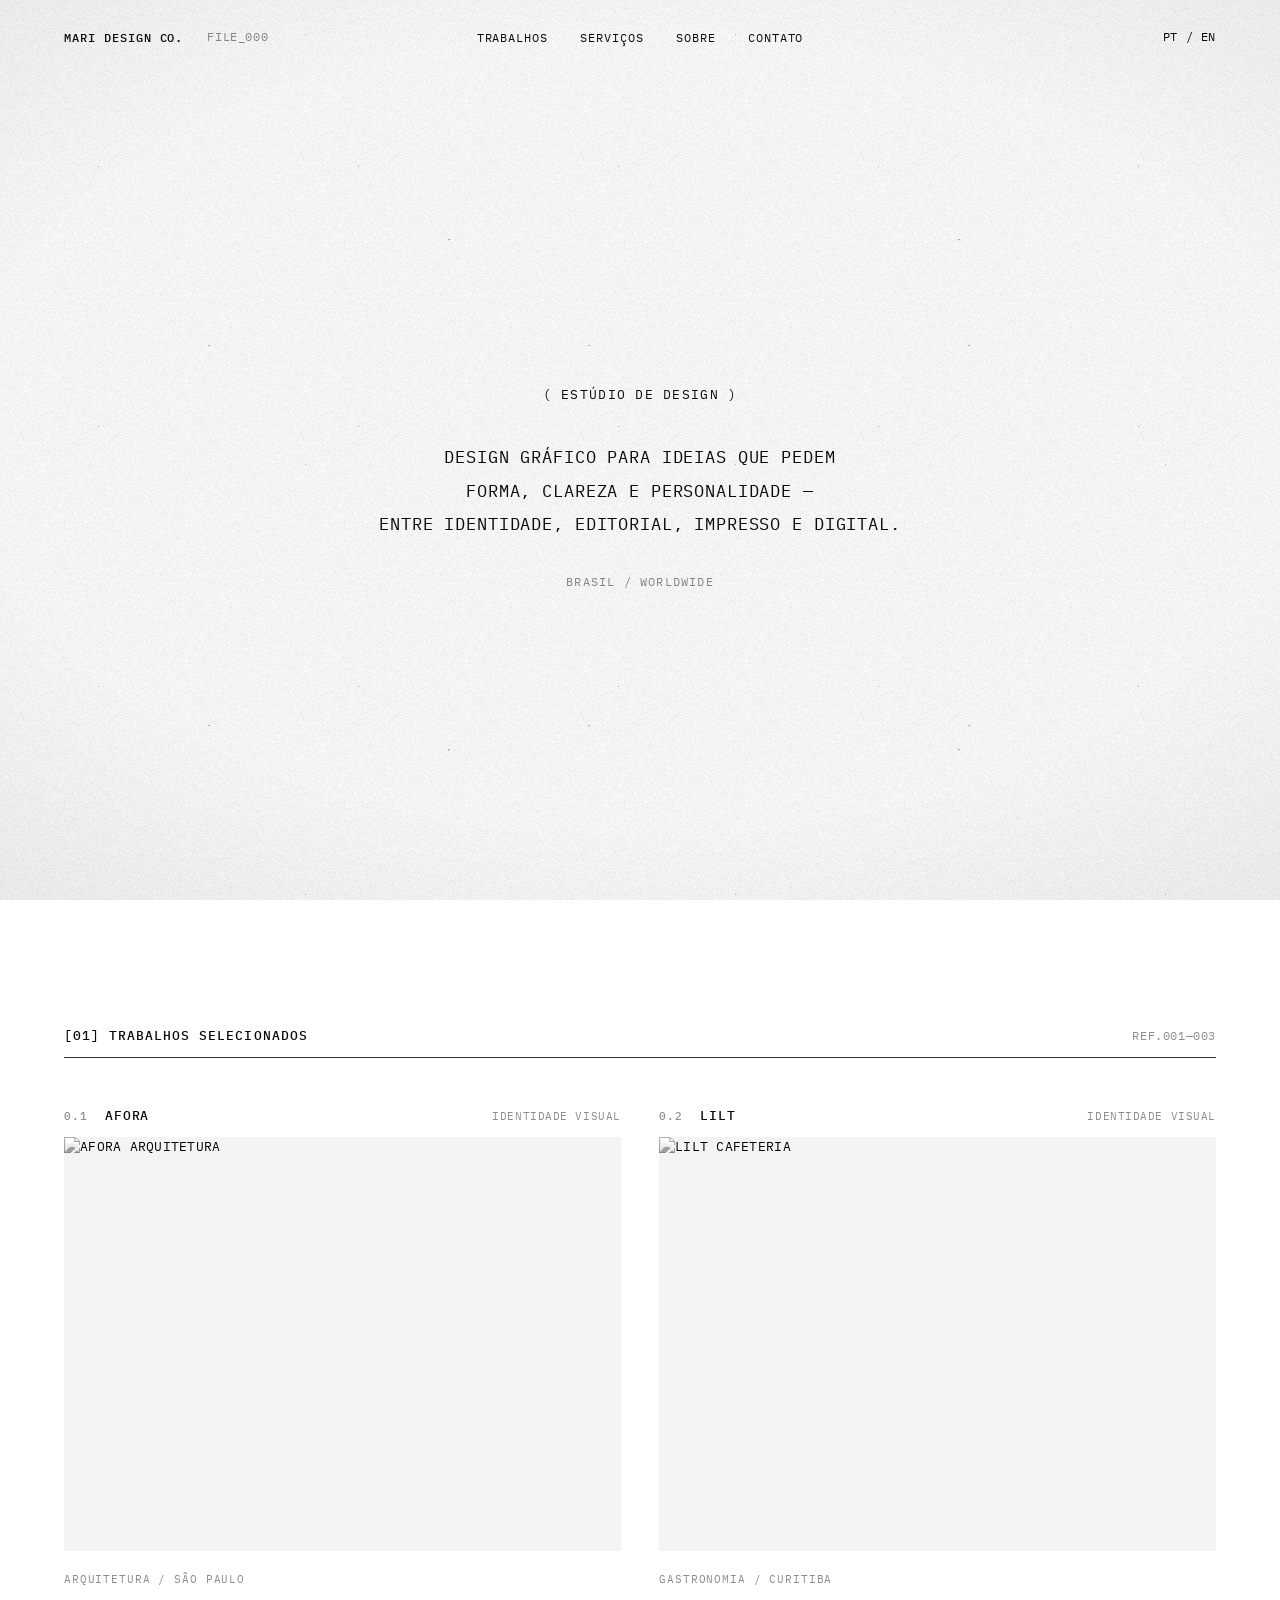
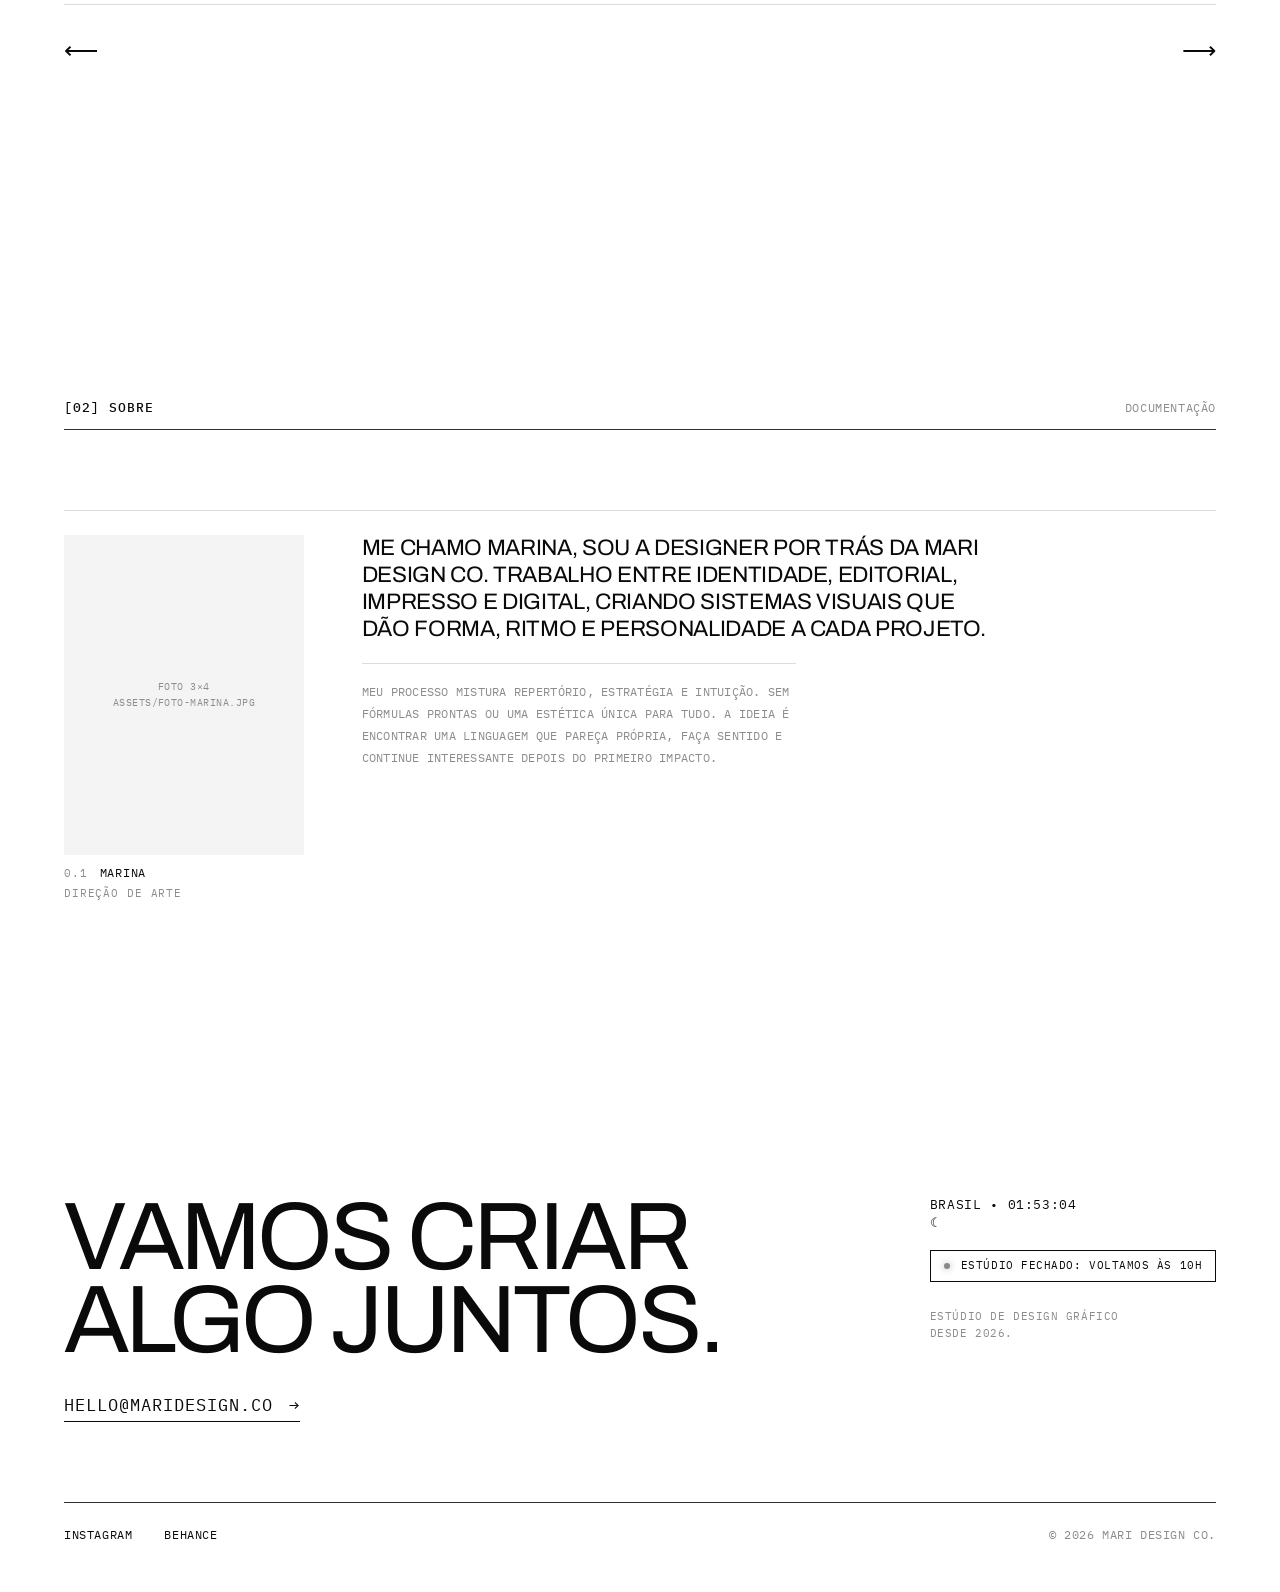
==== commit 208d72a6: "atualiza site" ====
--- a/index.html
+++ b/index.html
@@ -139,18 +139,27 @@
             </div>
 
             <div class="about-grid">
-                <div class="about-data mono">
-                    <div class="data-row"><span class="muted" data-i18n="about.row.name">NOME</span><span>MARINA</span></div>
-                    <div class="data-row"><span class="muted" data-i18n="about.row.field">ÁREA</span><span data-i18n="about.field.value">DESIGN GRÁFICO</span></div>
-                    <div class="data-row"><span class="muted" data-i18n="about.row.based">BASE</span><span data-i18n="hero.country">BRASIL</span>
-                    </div>
-                    <div class="data-row"><span class="muted" data-i18n="about.row.status">STATUS</span><span
-                            class="status-indicator" data-i18n="about.status.value">DISPONÍVEL</span></div>
-                    <span class="caption" data-i18n="about.caption">Direção de arte e sistemas visuais</span>
+                <div class="about-side">
+                    <figure class="about-portrait">
+                        <div class="portrait-frame">
+                            <span class="portrait-hint mono muted" data-i18n="about.portrait.hint">FOTO 3&times;4<br>assets/foto-marina.jpg</span>
+                            <img src="assets/foto-marina.jpg" alt="Marina" loading="lazy">
+                        </div>
+                        <figcaption class="mono">
+                            <span class="portrait-id"><span class="index-num">0.1</span>MARINA</span>
+                            <span class="caption" data-i18n="about.portrait.cap">Direção de arte</span>
+                        </figcaption>
+                    </figure>
+
                 </div>
                 <div class="about-text">
-                    <p data-i18n="about.text">Trabalho entre identidade visual, editorial, impresso e digital,
-                        construindo sistemas visuais claros, consistentes e com personalidade.</p>
+                    <p class="about-lead" data-i18n="about.text">Me chamo Marina, sou a designer por trás da Mari
+                        Design Co. Trabalho entre identidade, editorial, impresso e digital, criando sistemas visuais
+                        que dão forma, ritmo e personalidade a cada projeto.</p>
+                    <p class="about-note" data-i18n="about.text2">Meu processo mistura repertório, estratégia e
+                        intuição. Sem fórmulas prontas ou uma estética única para tudo. A ideia é encontrar uma
+                        linguagem que pareça própria, faça sentido e continue interessante depois do primeiro
+                        impacto.</p>
                 </div>
             </div>
         </section>
@@ -189,7 +198,6 @@
             <div class="social-links mono">
                 <a href="#" target="_blank" rel="noopener">INSTAGRAM</a>
                 <a href="#" target="_blank" rel="noopener">BEHANCE</a>
-                <a href="briefing.html" data-i18n="nav.briefing">BRIEFING</a>
             </div>
             <div class="copyright mono muted">
                 <span>© 2026 MARI DESIGN CO.</span>
--- a/styles.css
+++ b/styles.css
@@ -104,8 +104,8 @@
     to   { opacity: 1; transform: translateY(0); }
 }
 
-/* telas baixas (notebook pequeno, paisagem no celular): conteúdo manda */
-@media (max-height: 700px) {
+/* só telas realmente baixas (celular deitado): aí o conteúdo manda */
+@media (max-height: 460px) {
     #work,
     #about,
     .page-hero,
@@ -714,15 +714,102 @@
     color: var(--text);
 }
 
+/* Retrato e texto pendurados na mesma linha de topo: antes cada um
+   flutuava por conta própria e a seção parecia duas peças soltas. */
 .about-grid {
     display: grid;
     grid-template-columns: repeat(12, 1fr);
     gap: var(--grid-gap);
-    margin-top: 3rem;
+    margin-top: 2rem;
+    align-items: start;
+    border-top: 1px solid var(--line);
+    padding-top: 1.5rem;
+}
+
+/* telas baixas: aperta o bloco em vez de deixar a seção passar da tela */
+@media (max-height: 700px) {
+    .about-grid {
+        margin-top: 1.25rem;
+        padding-top: 1rem;
+    }
+
+    .about-lead { font-size: clamp(0.9rem, 1.45vw, 1.2rem); }
+
+    .about-note {
+        font-size: 0.72rem;
+        line-height: 1.65;
+        padding-top: 0.85rem;
+    }
+
+    .about-text { gap: 1rem; }
+}
+
+/* -----------------------------------------
+   RETRATO 3×4 — mesma linguagem das fotos de
+   projeto: preto e branco, alto contraste,
+   legenda numerada em mono.
+   ----------------------------------------- */
+.about-side {
+    grid-column: 1 / 4;
+    display: flex;
+    flex-direction: column;
+    gap: 1.75rem;
+}
+
+.about-portrait {
+    display: flex;
+    flex-direction: column;
+    gap: 0.6rem;
+    /* acompanha a coluna do grid, com teto pela altura da tela */
+    width: 100%;
+    max-width: min(240px, calc(38svh * 3 / 4));
+}
+
+.portrait-frame {
+    position: relative;
+    aspect-ratio: 3 / 4;
+    background-color: var(--surface);
+    overflow: hidden;
+    display: grid;
+    place-items: center;
+}
+
+.portrait-frame img {
+    position: absolute;
+    inset: 0;
+    width: 100%;
+    height: 100%;
+    object-fit: cover;
+    filter: grayscale(1) contrast(1.18) brightness(1.04);
+}
+
+/* instrução enquanto o arquivo não existe */
+.portrait-hint {
+    font-size: 0.62rem;
+    line-height: 1.6;
+    text-align: center;
+    padding: 0 0.75rem;
+}
+
+.portrait-frame.is-empty img { display: none; }
+
+.about-portrait figcaption {
+    display: flex;
+    flex-direction: column;
+    gap: 0.25rem;
+    font-size: 0.75rem;
+    letter-spacing: 0.06em;
+}
+
+.about-portrait .caption { margin-top: 0; }
+
+.portrait-id {
+    display: flex;
+    align-items: baseline;
+    gap: 0.75rem;
 }
 
 .about-data {
-    grid-column: 1 / 5;
     display: flex;
     flex-direction: column;
     gap: 0.4rem;
@@ -747,12 +834,31 @@
 }
 
 .about-text {
-    grid-column: 6 / 13;
+    grid-column: 4 / 13;
+    display: flex;
+    flex-direction: column;
+    gap: 1.25rem;
+}
+
+.about-lead {
     font-family: var(--font-display);
     text-transform: uppercase;
-    font-size: clamp(1.4rem, 3.4vw, 2.8rem);
-    line-height: 1.05;
-    letter-spacing: -0.02em;
+    font-size: clamp(0.98rem, 1.75vw, 1.5rem);
+    line-height: 1.2;
+    letter-spacing: -0.015em;
+    max-width: 48ch;
+}
+
+/* segundo parágrafo em mono: cria hierarquia e amarra o bloco,
+   em vez de dois textos do mesmo peso soltos na página */
+.about-note {
+    font-family: var(--font-mono);
+    font-size: 0.78rem;
+    line-height: 1.75;
+    color: var(--muted);
+    max-width: 62ch;
+    border-top: 1px solid var(--line);
+    padding-top: 1.1rem;
 }
 
 .archival-marks {
@@ -1033,7 +1139,7 @@
     object-fit: cover;
 }
 
-@media (max-height: 700px) {
+@media (max-height: 460px) {
     .project-gallery > .gallery-item,
     .gallery-grid { min-height: 0; }
 }
@@ -1203,11 +1309,44 @@
     text-transform: uppercase;
 }
 
+/* Lista em duas colunas, fluindo de cima para baixo (multi-column,
+   não grid): oito itens empilhados viravam uma parede de texto e
+   faziam a seção passar da altura da tela. */
 .raw-pkg-details ul {
-    display: flex;
-    flex-direction: column;
-    gap: 0.4rem;
-}
+    columns: 2;
+    column-gap: 1.5rem;
+}
+
+.raw-pkg-details li {
+    break-inside: avoid;
+    margin-bottom: 0.4rem;
+}
+
+.pkg-includes { margin-bottom: 0.75rem; }
+
+/* Linhas de apoio: uma sozinha ocupa a largura toda, duas dividem */
+.pkg-footnotes {
+    display: grid;
+    grid-template-columns: repeat(auto-fit, minmax(210px, 1fr));
+    gap: 0.75rem 1.5rem;
+    margin-top: 1.25rem;
+    /* garante respiro antes do botão quando não sobra espaço livre */
+    margin-bottom: 1.75rem;
+}
+
+/* os dois botões terminam na mesma linha, mesmo com listas de tamanhos diferentes */
+.raw-pkg-details {
+    display: flex;
+    flex-direction: column;
+    height: 100%;
+}
+
+.raw-pkg-details .raw-action-btn {
+    margin-top: auto;
+    align-self: flex-start;
+}
+
+.raw-pkg-details .caption { max-width: none; }
 
 .dense-addons-grid {
     display: grid;
@@ -1431,7 +1570,7 @@
 
 .form-grid {
     display: grid;
-    grid-template-columns: 1fr 1fr;
+    grid-template-columns: repeat(2, minmax(0, 1fr));
     gap: clamp(1.25rem, 3svh, 2.5rem) var(--grid-gap);
 }
 
@@ -1439,6 +1578,14 @@
     display: flex;
     flex-direction: column;
     gap: 0.75rem;
+    min-width: 0;
+}
+
+.input-group input,
+.input-group select,
+.input-group textarea {
+    width: 100%;
+    min-width: 0;
 }
 
 .input-group.full-width { grid-column: 1 / -1; }
@@ -1554,6 +1701,13 @@
 
     .hero-top-label { margin-top: 8vh; }
 
+    .about-portrait { max-width: min(150px, 22svh); }
+
+    .about-note {
+        font-size: 0.72rem;
+        line-height: 1.65;
+    }
+
     .about-grid,
     .project-details {
         display: flex;
@@ -1561,6 +1715,16 @@
         gap: 2.5rem;
     }
 
+    .about-grid {
+        gap: 1.5rem;
+        margin-top: 1.25rem;
+        padding-top: 1rem;
+    }
+
+    .about-portrait { max-width: min(132px, 20svh); }
+
+    .about-lead { font-size: clamp(0.95rem, 4.2vw, 1.25rem); }
+
     .footer-top {
         flex-direction: column;
         gap: 3rem;
@@ -1598,6 +1762,9 @@
         gap: 3rem;
     }
 
+    .raw-pkg-details ul { columns: 1; }
+    .pkg-footnotes { grid-template-columns: 1fr; }
+
     .faq-summary { grid-template-columns: 2.5rem 1fr 1.25rem; gap: 0.75rem; }
 
     .faq-answer { padding: 0 0 1.25rem calc(2.5rem + 0.75rem); }
@@ -1613,7 +1780,7 @@
 
     .process-note { grid-template-columns: 1fr; gap: 0.5rem; }
 
-    .form-grid { grid-template-columns: 1fr; }
+    .form-grid { grid-template-columns: minmax(0, 1fr); }
 
     .archival-stamp {
         top: 4%;
@@ -1621,3 +1788,87 @@
         font-size: 0.7rem;
     }
 }
+
+/* -----------------------------------------
+   PRÉ-BRIEFING — ajustes mínimos.
+   Reaproveita .input-group, .form-grid e
+   .giant-submit-btn; nada de componente novo.
+   ----------------------------------------- */
+[hidden] { display: none !important; }
+
+.form-step {
+    display: flex;
+    flex-direction: column;
+    gap: 1.5rem;
+}
+
+.form-step-label {
+    display: block;
+    border-bottom: 1px solid var(--line-strong);
+    padding-bottom: 0.75rem;
+    letter-spacing: 0.08em;
+}
+
+/* rótulo de um grupo de caixas, com o mesmo peso dos <label> */
+.label-as-legend {
+    font-size: 0.7rem;
+    letter-spacing: 0.08em;
+    color: var(--muted);
+}
+
+.check-grid {
+    display: grid;
+    grid-template-columns: repeat(auto-fit, minmax(min(210px, 100%), 1fr));
+    gap: 0.6rem 1.5rem;
+}
+
+.check-item {
+    display: flex;
+    align-items: center;
+    gap: 0.65rem;
+    cursor: pointer;
+    font-size: 0.75rem;
+    letter-spacing: 0.04em;
+    color: var(--text);
+    transition: opacity 0.25s ease;
+}
+
+.check-item:hover { opacity: 0.6; }
+
+/* quadrado de 1px, na mesma linguagem dos filetes do site */
+.check-item input[type="checkbox"] {
+    appearance: none;
+    -webkit-appearance: none;
+    width: 12px;
+    height: 12px;
+    flex: 0 0 12px;
+    border: 1px solid var(--line-strong);
+    background: transparent;
+    cursor: pointer;
+    transition: background 0.2s ease;
+}
+
+.check-item input[type="checkbox"]:checked { background: var(--text); }
+
+.check-item input[type="checkbox"]:focus-visible { outline: 1px solid var(--text); outline-offset: 2px; }
+
+.input-group.is-muted label,
+.input-group.is-muted input { opacity: 0.4; }
+
+.input-group input[type="date"],
+.input-group input[type="number"] {
+    color-scheme: light;
+    min-height: 2rem;
+}
+
+.form-submit-wrapper .caption { max-width: 62ch; }
+
+.form-status {
+    margin-top: 1rem;
+    font-size: 0.75rem;
+    letter-spacing: 0.05em;
+    min-height: 1.2em;
+}
+
+.form-status.is-ok { color: var(--text); }
+.form-status.is-erro { color: var(--text); text-decoration: underline; }
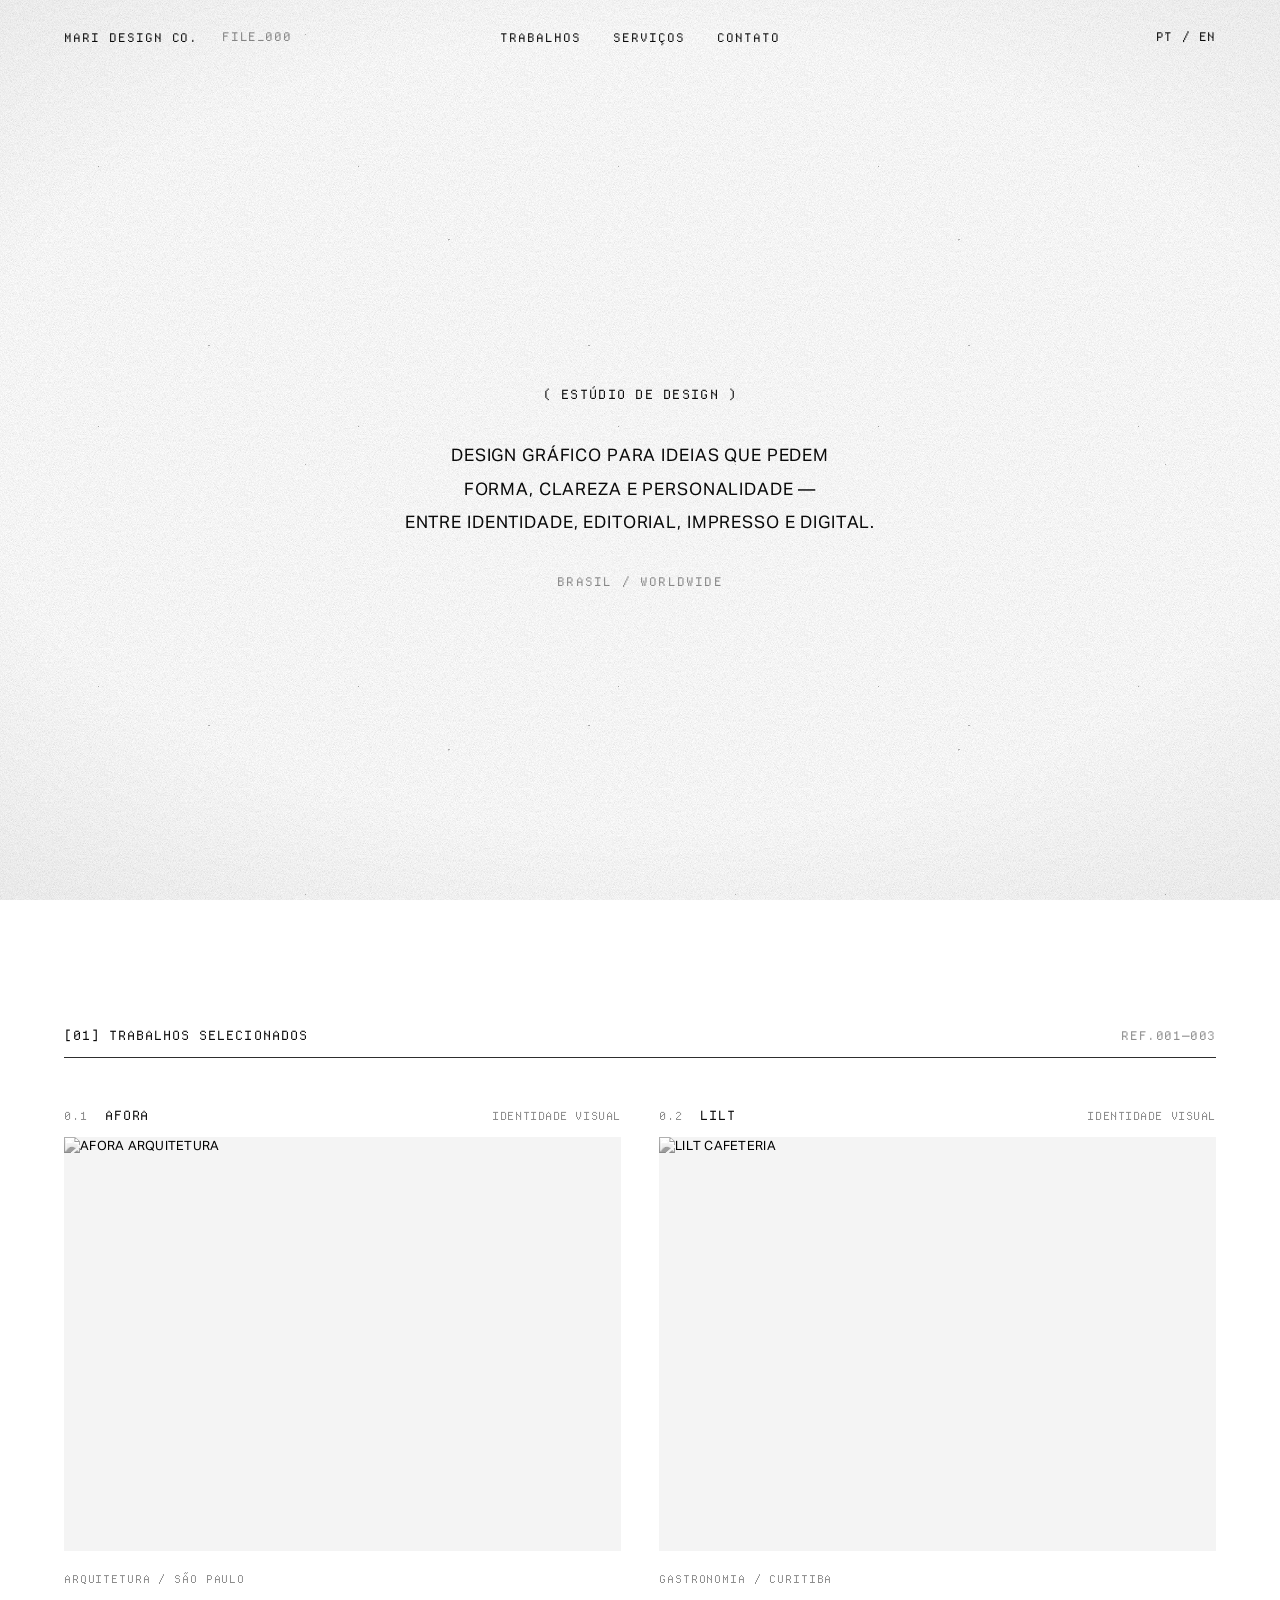
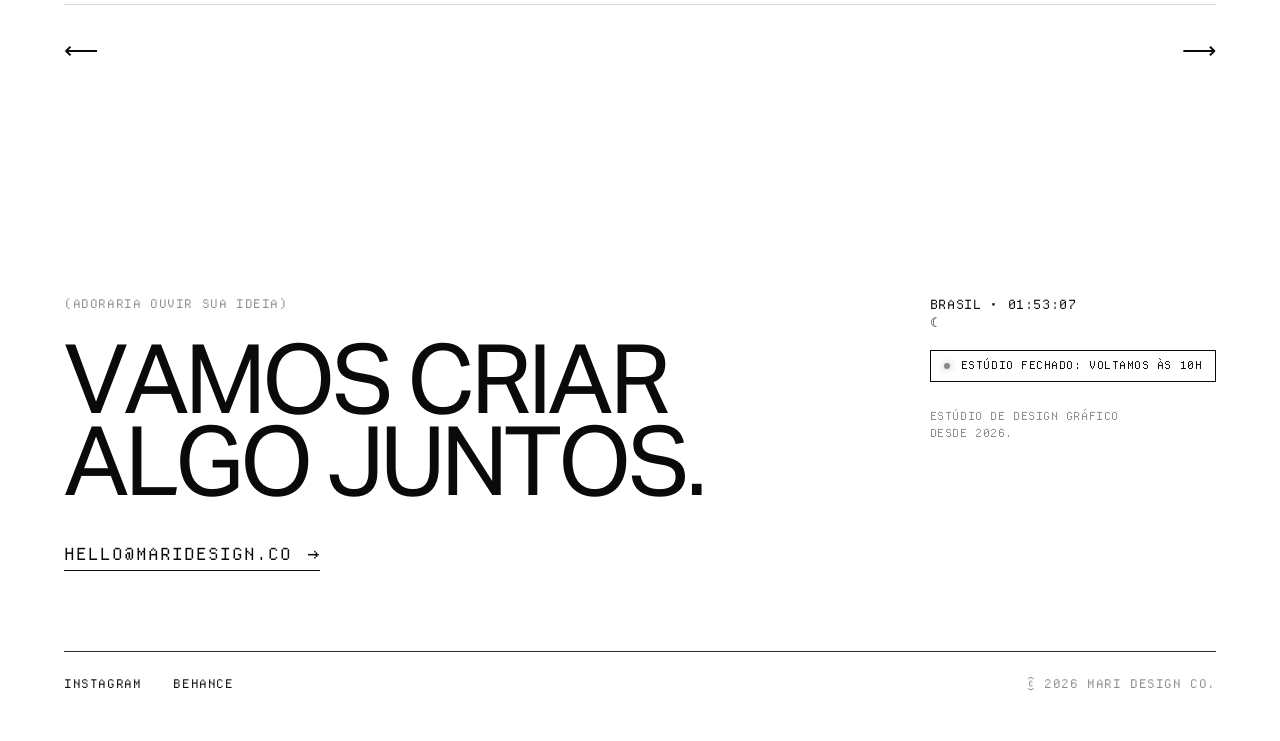
==== commit 6ed14ca2: "atualiza site" ====
--- a/index.html
+++ b/index.html
@@ -22,12 +22,14 @@
         href="data:image/svg+xml,%3Csvg xmlns='http://www.w3.org/2000/svg' viewBox='0 0 32 32'%3E%3Crect width='32' height='32' fill='%23ffffff'/%3E%3Ctext x='16' y='23' font-family='monospace' font-size='20' text-anchor='middle' fill='%230a0a0a'%3EM%3C/text%3E%3C/svg%3E">
 
     <!-- TYPE: mono para o corpo, grotesca apertada para o display -->
-    <link rel="preconnect" href="https://fonts.googleapis.com">
-    <link rel="preconnect" href="https://fonts.gstatic.com" crossorigin>
-    <link href="https://fonts.googleapis.com/css2?family=Archivo:wght@400;500;600&family=IBM+Plex+Mono:wght@400;500&display=swap"
-        rel="stylesheet">
 
-    <link rel="stylesheet" href="styles.css">
+    <link rel="stylesheet" href="styles.css?v=2">
+
+    <!-- SEO -->
+    <link rel="canonical" href="https://maridesignco.com/">
+    <meta property="og:url" content="https://maridesignco.com/">
+    <meta property="og:site_name" content="Mari Design Co.">
+    <script type="application/ld+json">{"@context":"https://schema.org","@type":"Organization","name":"Mari Design Co.","alternateName":"MARI DESIGN CO.","url":"https://maridesignco.com","description":"Estúdio independente de design gráfico no Brasil. Identidade visual, editorial, impresso e digital.","email":"hello@maridesign.co","areaServed":"Worldwide","knowsLanguage":["pt-BR","en"]}</script>
 </head>
 
 <body>
@@ -42,9 +44,8 @@
         </div>
         <nav class="header-center" id="main-nav">
             <a href="#work" data-i18n="nav.work">TRABALHOS</a>
-            <a href="services.html" data-i18n="nav.services">SERVIÇOS</a>
-            <a href="#about" data-i18n="nav.about">SOBRE</a>
-            <a href="#footer" data-i18n="nav.contact">CONTATO</a>
+            <a href="/services" data-i18n="nav.services">SERVIÇOS</a>
+            <a href="https://wa.me/5566920002322?text=Ol%C3%A1%2C%20Marina!%20Vim%20pelo%20seu%20portf%C3%B3lio%20e%20gostaria%20de%20conversar%20sobre%20um%20projeto." data-i18n="nav.contact" target="_blank" rel="noopener">CONTATO</a>
         </nav>
         <div class="header-right">
             <button id="nav-toggle" class="mono" aria-expanded="false" aria-controls="main-nav"
@@ -80,35 +81,35 @@
 
             <div class="projects-wrapper">
                 <div class="projects-grid" id="projects-grid">
-                    <a href="project-afora.html" class="project-card-link">
+                    <a href="/project-afora" class="project-card-link">
                         <article class="project-card">
                             <div class="project-top-meta">
                                 <h3 class="project-title"><span class="index-num">0.1</span>&nbsp;&nbsp;AFORA</h3>
                                 <span class="project-category mono muted" data-i18n="work.cat.id">IDENTIDADE VISUAL</span>
                             </div>
                             <div class="project-image-container">
-                                <img src="https://images.unsplash.com/photo-1600607686527-6fb886090705?auto=format&fit=crop&w=1000&q=80"
+                                <img src="https://images.unsplash.com/photo-1600607686527-6fb886090705?auto=format&fit=crop&w=1000&q=80" srcset="https://images.unsplash.com/photo-1600607686527-6fb886090705?auto=format&fit=crop&w=400&q=80 400w, https://images.unsplash.com/photo-1600607686527-6fb886090705?auto=format&fit=crop&w=600&q=80 600w, https://images.unsplash.com/photo-1600607686527-6fb886090705?auto=format&fit=crop&w=800&q=80 800w, https://images.unsplash.com/photo-1600607686527-6fb886090705?auto=format&fit=crop&w=1000&q=80 1000w" sizes="(max-width: 768px) 100vw, (max-width: 1100px) 50vw, 33vw"
                                     alt="Afora Arquitetura" loading="lazy">
                             </div>
                             <span class="caption" data-i18n="work.cap.afora">Arquitetura / São Paulo</span>
                         </article>
                     </a>
 
-                    <a href="project-lilt.html" class="project-card-link">
+                    <a href="/project-lilt" class="project-card-link">
                         <article class="project-card">
                             <div class="project-top-meta">
                                 <h3 class="project-title"><span class="index-num">0.2</span>&nbsp;&nbsp;LILT</h3>
                                 <span class="project-category mono muted" data-i18n="work.cat.id">IDENTIDADE VISUAL</span>
                             </div>
                             <div class="project-image-container">
-                                <img src="https://images.unsplash.com/photo-1509042239860-f550ce710b93?auto=format&fit=crop&w=1000&q=80"
+                                <img src="https://images.unsplash.com/photo-1509042239860-f550ce710b93?auto=format&fit=crop&w=1000&q=80" srcset="https://images.unsplash.com/photo-1509042239860-f550ce710b93?auto=format&fit=crop&w=400&q=80 400w, https://images.unsplash.com/photo-1509042239860-f550ce710b93?auto=format&fit=crop&w=600&q=80 600w, https://images.unsplash.com/photo-1509042239860-f550ce710b93?auto=format&fit=crop&w=800&q=80 800w, https://images.unsplash.com/photo-1509042239860-f550ce710b93?auto=format&fit=crop&w=1000&q=80 1000w" sizes="(max-width: 768px) 100vw, (max-width: 1100px) 50vw, 33vw"
                                     alt="Lilt Cafeteria" loading="lazy">
                             </div>
                             <span class="caption" data-i18n="work.cap.lilt">Gastronomia / Curitiba</span>
                         </article>
                     </a>
 
-                    <a href="project-helena.html" class="project-card-link">
+                    <a href="/project-helena" class="project-card-link">
                         <article class="project-card">
                             <div class="project-top-meta">
                                 <h3 class="project-title"><span class="index-num">0.3</span>&nbsp;&nbsp;HELENA PRADO
@@ -116,7 +117,7 @@
                                 <span class="project-category mono muted" data-i18n="work.cat.id">IDENTIDADE VISUAL</span>
                             </div>
                             <div class="project-image-container">
-                                <img src="https://images.unsplash.com/photo-1544027993-37dbd58eea6d?auto=format&fit=crop&w=1000&q=80"
+                                <img src="https://images.unsplash.com/photo-1544027993-37dbd58eea6d?auto=format&fit=crop&w=1000&q=80" srcset="https://images.unsplash.com/photo-1544027993-37dbd58eea6d?auto=format&fit=crop&w=400&q=80 400w, https://images.unsplash.com/photo-1544027993-37dbd58eea6d?auto=format&fit=crop&w=600&q=80 600w, https://images.unsplash.com/photo-1544027993-37dbd58eea6d?auto=format&fit=crop&w=800&q=80 800w, https://images.unsplash.com/photo-1544027993-37dbd58eea6d?auto=format&fit=crop&w=1000&q=80 1000w" sizes="(max-width: 768px) 100vw, (max-width: 1100px) 50vw, 33vw"
                                     alt="Helena Prado Psicóloga" loading="lazy">
                             </div>
                             <span class="caption" data-i18n="work.cap.helena">Psicologia / Belo Horizonte</span>
@@ -130,45 +131,13 @@
                 </div>
             </div>
         </section>
-
-        <!-- SMALL ABOUT -->
-        <section id="about" class="observe">
-            <div class="section-header">
-                <h2 class="mono title-small" data-i18n="about.title">[02] SOBRE</h2>
-                <span class="mono muted" data-i18n="about.doc">DOCUMENTAÇÃO</span>
-            </div>
-
-            <div class="about-grid">
-                <div class="about-side">
-                    <figure class="about-portrait">
-                        <div class="portrait-frame">
-                            <span class="portrait-hint mono muted" data-i18n="about.portrait.hint">FOTO 3&times;4<br>assets/foto-marina.jpg</span>
-                            <img src="assets/foto-marina.jpg" alt="Marina" loading="lazy">
-                        </div>
-                        <figcaption class="mono">
-                            <span class="portrait-id"><span class="index-num">0.1</span>MARINA</span>
-                            <span class="caption" data-i18n="about.portrait.cap">Direção de arte</span>
-                        </figcaption>
-                    </figure>
-
-                </div>
-                <div class="about-text">
-                    <p class="about-lead" data-i18n="about.text">Me chamo Marina, sou a designer por trás da Mari
-                        Design Co. Trabalho entre identidade, editorial, impresso e digital, criando sistemas visuais
-                        que dão forma, ritmo e personalidade a cada projeto.</p>
-                    <p class="about-note" data-i18n="about.text2">Meu processo mistura repertório, estratégia e
-                        intuição. Sem fórmulas prontas ou uma estética única para tudo. A ideia é encontrar uma
-                        linguagem que pareça própria, faça sentido e continue interessante depois do primeiro
-                        impacto.</p>
-                </div>
-            </div>
-        </section>
     </main>
 
     <!-- FOOTER -->
     <footer id="footer" class="observe">
         <div class="footer-top">
             <div class="footer-cta">
+                <span class="footer-cta-note mono muted" data-i18n="footer.headline.note">(ADORARIA OUVIR SUA IDEIA)</span>
                 <h2 class="footer-headline" data-i18n="footer.headline">VAMOS CRIAR<br>ALGO JUNTOS.</h2>
                 <a href="mailto:hello@maridesign.co" class="email-link">HELLO@MARIDESIGN.CO <span
                         class="arrow">→</span></a>
--- a/styles.css
+++ b/styles.css
@@ -3,18 +3,33 @@
 /* =========================================
    1. FONTS
    ========================================= */
+/* Display — Aktiv Grotesk (arquivos locais em /fonts/aktiv, convertidos p/ woff2).
+   O site usa Regular (400) e Medium (500). */
 @font-face {
-    font-family: 'Alte Haas Grotesk';
-    src: local('Alte Haas Grotesk'), url('assets/fonts/AlteHaasGroteskRegular.woff2') format('woff2');
+    font-family: 'Aktiv Grotesk';
+    src: url('fonts/aktiv/AktivGrotesk-Regular.woff2') format('woff2'),
+         url('fonts/aktiv/AktivGrotesk-Regular.otf') format('opentype');
     font-weight: 400;
     font-style: normal;
     font-display: swap;
 }
 
 @font-face {
-    font-family: 'Alte Haas Grotesk';
-    src: local('Alte Haas Grotesk Bold'), url('assets/fonts/AlteHaasGroteskBold.woff2') format('woff2');
-    font-weight: 700;
+    font-family: 'Aktiv Grotesk';
+    src: url('fonts/aktiv/AktivGrotesk-Medium.woff2') format('woff2'),
+         url('fonts/aktiv/AktivGrotesk-Medium.otf') format('opentype');
+    font-weight: 500;
+    font-style: normal;
+    font-display: swap;
+}
+
+/* Mono do site — Departure Mono (arquivos locais em /fonts).
+   Só tem o peso Regular; 500 é sintetizado pelo navegador quando usado. */
+@font-face {
+    font-family: 'Departure Mono';
+    src: url('fonts/DepartureMono-Regular.woff2') format('woff2'),
+         url('fonts/DepartureMono-Regular.woff') format('woff');
+    font-weight: 400 500;
     font-style: normal;
     font-display: swap;
 }
@@ -30,10 +45,10 @@
     --line-strong: rgba(10, 10, 10, 0.85);
     --surface: #f4f4f4;
 
-    /* Display = grotesca apertada. Archivo cobre quando as fontes locais não existem. */
-    --font-display: 'Alte Haas Grotesk', 'Archivo', 'Helvetica Neue', Helvetica, Arial, sans-serif;
-    --font-mono: 'IBM Plex Mono', 'DM Mono', ui-monospace, monospace;
-    --font-main: var(--font-mono);
+    /* Aktiv Grotesk = voz principal (texto de leitura). Mono só como acento decorativo. */
+    --font-display: 'Aktiv Grotesk', 'Helvetica Neue', Helvetica, Arial, sans-serif;
+    --font-mono: 'Departure Mono', ui-monospace, 'SFMono-Regular', Menlo, monospace;
+    --font-main: var(--font-display);
 
     --page-padding: clamp(1.25rem, 5vw, 4rem);
     --grid-gap: clamp(1.5rem, 3vw, 3rem);
@@ -56,9 +71,11 @@
     scroll-behavior: smooth;
     font-size: 16px;
 
-    /* Cada seção encosta no topo ao rolar. "proximity" (e não "mandatory")
-       para que seções mais altas que a tela continuem roláveis livremente. */
-    scroll-snap-type: y proximity;
+    /* Cada seção encaixa no topo ao rolar. "mandatory" para parar sempre
+       certinho em cada seção, uma por rolada. Seções mais altas que a tela
+       continuam roláveis por dentro (o navegador não re-encaixa enquanto
+       você percorre uma seção maior que a viewport). */
+    scroll-snap-type: y mandatory;
     scroll-padding-top: 0;
 }
 
@@ -72,7 +89,12 @@
 .project-header,
 .project-gallery {
     scroll-snap-align: start;
-    scroll-margin-top: var(--header-height);
+    /* sem descontar o header: as seções preenchem a tela inteira e o header
+       é transparente por cima. Com scroll-margin-top a seção encaixava 76px
+       mais para baixo e aparecia uma fatia da seção anterior. */
+    scroll-margin-top: 0;
+    /* garante que o snap pare em TODA seção, sem pular nenhuma num gesto forte */
+    scroll-snap-stop: always;
 }
 
 /* seções que devem preencher a tela, com o conteúdo centrado na vertical */
@@ -88,7 +110,13 @@
 }
 
 /* o rodapé nunca estica */
-#footer { min-height: 0; }
+#footer {
+    min-height: 0;
+    /* o rodapé é mais baixo que a tela e fica no fim do documento; encaixar
+       pelo FIM garante que dá para chegar nele (encaixar pelo topo deixaria
+       o ponto de snap além do fim do scroll e prendia o usuário no #about). */
+    scroll-snap-align: end;
+}
 
 /* Entrada da seção que chega — o conteúdo sobe e revela.
    Só com o controlador de slides ativo: sem JS nada some. */
@@ -121,8 +149,8 @@
 body {
     background-color: var(--bg);
     color: var(--text);
-    /* MONO É A VOZ PADRÃO DO SITE — a grotesca só aparece no display */
-    font-family: var(--font-mono);
+    /* AKTIV GROTESK É A VOZ PADRÃO DO SITE — a mono só aparece como acento decorativo */
+    font-family: var(--font-display);
     font-size: 0.8rem;
     line-height: 1.5;
     letter-spacing: 0.02em;
@@ -450,7 +478,7 @@
 }
 
 .hero-text {
-    font-family: var(--font-mono);
+    font-family: var(--font-display);
     font-size: clamp(0.85rem, 1.35vw, 1.15rem);
     line-height: 1.95;
     letter-spacing: 0.05em;
@@ -459,6 +487,7 @@
 }
 
 .hero-location {
+    font-family: var(--font-mono);
     margin-top: 2rem;
     font-size: 0.75rem;
     letter-spacing: 0.1em;
@@ -717,14 +746,22 @@
 /* Retrato e texto pendurados na mesma linha de topo: antes cada um
    flutuava por conta própria e a seção parecia duas peças soltas. */
 .about-grid {
+    /* frase curta grande à esquerda + foto à direita, alinhada pela base.
+       Composição simples e reta — nada de esticar. */
+    margin-top: 2rem;
+    border-top: 1px solid var(--line);
+    padding-top: clamp(1.5rem, 3vh, 2.5rem);
     display: grid;
-    grid-template-columns: repeat(12, 1fr);
-    gap: var(--grid-gap);
-    margin-top: 2rem;
-    align-items: start;
-    border-top: 1px solid var(--line);
-    padding-top: 1.5rem;
-}
+    grid-template-columns: minmax(0, 1fr) auto;
+    gap: clamp(2rem, 5vw, 5rem);
+    align-items: end;
+}
+
+/* about encostado no topo (abaixo do header), sem boiar no centro da tela */
+#about { justify-content: flex-start; padding-top: calc(var(--header-height) + 3rem); }
+
+.about-lead { align-self: start; }
+.about-portrait { justify-self: end; }
 
 /* telas baixas: aperta o bloco em vez de deixar a seção passar da tela */
 @media (max-height: 700px) {
@@ -750,7 +787,6 @@
    legenda numerada em mono.
    ----------------------------------------- */
 .about-side {
-    grid-column: 1 / 4;
     display: flex;
     flex-direction: column;
     gap: 1.75rem;
@@ -762,7 +798,7 @@
     gap: 0.6rem;
     /* acompanha a coluna do grid, com teto pela altura da tela */
     width: 100%;
-    max-width: min(240px, calc(38svh * 3 / 4));
+    max-width: min(200px, calc(38svh * 3 / 4));
 }
 
 .portrait-frame {
@@ -834,7 +870,6 @@
 }
 
 .about-text {
-    grid-column: 4 / 13;
     display: flex;
     flex-direction: column;
     gap: 1.25rem;
@@ -843,10 +878,10 @@
 .about-lead {
     font-family: var(--font-display);
     text-transform: uppercase;
-    font-size: clamp(0.98rem, 1.75vw, 1.5rem);
-    line-height: 1.2;
-    letter-spacing: -0.015em;
-    max-width: 48ch;
+    font-size: clamp(1.5rem, 3vw, 2.6rem);
+    line-height: 1.08;
+    letter-spacing: -0.02em;
+    max-width: 18ch;
 }
 
 /* segundo parágrafo em mono: cria hierarquia e amarra o bloco,
@@ -856,9 +891,7 @@
     font-size: 0.78rem;
     line-height: 1.75;
     color: var(--muted);
-    max-width: 62ch;
-    border-top: 1px solid var(--line);
-    padding-top: 1.1rem;
+    max-width: none;
 }
 
 .archival-marks {
@@ -1108,7 +1141,7 @@
 .desc-column { grid-column: 6 / 13; }
 
 .desc-column p {
-    font-family: var(--font-mono);
+    font-family: var(--font-display);
     font-size: 0.85rem;
     line-height: 1.65;
     letter-spacing: 0.03em;
@@ -1156,6 +1189,18 @@
     background-color: var(--surface);
 }
 
+/* Imagens full-width da galeria (peças soltas, fora do grid): altura firme +
+   object-fit para SEMPRE preencher 100% da largura. Sem isto, uma imagem em
+   retrato encolhe a largura para manter a proporção (visível no Safari),
+   deixando espaço vazio na lateral. */
+.project-gallery > .gallery-item > img {
+    width: 100%;
+    height: 74vh;        /* fallback para navegadores sem svh */
+    height: 74svh;
+    max-height: none;
+    object-fit: cover;
+}
+
 .gallery-item figcaption {
     display: flex;
     justify-content: space-between;
@@ -1603,7 +1648,7 @@
     border: none;
     border-bottom: 1px solid var(--line-strong);
     color: var(--text);
-    font-family: var(--font-mono);
+    font-family: var(--font-display);
     font-size: 0.9rem;
     padding: 0.5rem 0;
     border-radius: 0;
@@ -1723,7 +1768,8 @@
 
     .about-portrait { max-width: min(132px, 20svh); }
 
-    .about-lead { font-size: clamp(0.95rem, 4.2vw, 1.25rem); }
+    .about-lead { font-size: clamp(1.35rem, 6.5vw, 2rem); max-width: none; }
+    .about-portrait { justify-self: start; }
 
     .footer-top {
         flex-direction: column;
@@ -1872,3 +1918,230 @@
 
 .form-status.is-ok { color: var(--text); }
 .form-status.is-erro { color: var(--text); text-decoration: underline; }
+
+/* =========================================================
+   BRIEFING DE IDENTIDADE VISUAL — página privada por URL.
+   Reaproveita .form-container, .input-group, .check-grid,
+   .check-item, .form-step e .giant-submit-btn. Aqui só o
+   necessário para o fluxo em etapas, as escalas e os estados.
+   ========================================================= */
+.bi-step { gap: 1.25rem; }
+
+.bi-step-title {
+    font-family: var(--font-display);
+    font-size: clamp(1.6rem, 4.5vw, 3rem);
+    line-height: 1;
+    letter-spacing: -0.03em;
+    text-transform: uppercase;
+    font-weight: 400;
+    margin-top: 0.5rem;
+}
+
+.bi-step-text {
+    font-size: 0.8rem;
+    line-height: 1.7;
+    max-width: 62ch;
+    color: var(--text);
+    text-transform: none;
+}
+
+/* barra de navegação entre etapas */
+.bi-nav {
+    display: flex;
+    align-items: center;
+    justify-content: space-between;
+    gap: 1.5rem;
+    flex-wrap: wrap;
+    border-top: 1px solid var(--line-strong);
+    padding-top: clamp(1rem, 2.5svh, 2rem);
+    margin-top: clamp(0.5rem, 2svh, 1.5rem);
+}
+
+.bi-progress {
+    font-size: 0.8rem;
+    letter-spacing: 0.12em;
+}
+
+.bi-nav-actions {
+    display: flex;
+    align-items: center;
+    gap: clamp(1rem, 3vw, 2.5rem);
+    flex-wrap: wrap;
+}
+
+.bi-btn {
+    background: transparent;
+    border: none;
+    color: var(--text);
+    cursor: pointer;
+    font-family: var(--font-mono);
+    font-size: 0.8rem;
+    letter-spacing: 0.06em;
+    text-transform: uppercase;
+    padding: 0.25rem 0;
+    transition: opacity 0.3s ease;
+    text-decoration: none;
+}
+
+.bi-btn:hover { opacity: 0.5; }
+
+/* ESCALAS DE PERSONALIDADE — 5 posições + N/A, sem sliders */
+.bi-scales {
+    display: flex;
+    flex-direction: column;
+    gap: 1.25rem;
+    margin-top: 0.25rem;
+}
+
+.bi-scale-row {
+    display: grid;
+    grid-template-columns: minmax(0, 1fr) auto minmax(0, 1fr);
+    align-items: center;
+    gap: 0.75rem 1rem;
+}
+
+.bi-scale-pole {
+    font-size: 0.7rem;
+    letter-spacing: 0.06em;
+    color: var(--muted);
+}
+
+.bi-scale-dots {
+    display: flex;
+    align-items: flex-start;
+    justify-content: center;
+    gap: 0.85rem;
+}
+
+.bi-scale-dot {
+    display: inline-flex;
+    flex-direction: column;
+    align-items: center;
+    gap: 0.3rem;
+    cursor: pointer;
+}
+
+/* o input real fica acessível mas visualmente representado pelo círculo */
+.bi-scale-dot input[type="radio"],
+.bi-scale-na input[type="radio"] {
+    position: absolute;
+    width: 1px;
+    height: 1px;
+    opacity: 0;
+    pointer-events: none;
+}
+
+.bi-scale-dot-visual {
+    width: 16px;
+    height: 16px;
+    border-radius: 50%;
+    border: 1px solid var(--line-strong);
+    background: transparent;
+    transition: background 0.2s ease, border-color 0.2s ease;
+}
+
+.bi-scale-dot input[type="radio"]:checked + .bi-scale-dot-visual {
+    background: var(--text);
+    border-color: var(--text);
+}
+
+.bi-scale-dot input[type="radio"]:focus-visible + .bi-scale-dot-visual {
+    outline: 1px solid var(--text);
+    outline-offset: 2px;
+}
+
+.bi-scale-dot-num {
+    font-family: var(--font-mono);
+    font-size: 0.6rem;
+    color: var(--muted);
+    opacity: 0.6;
+}
+
+.bi-scale-na {
+    display: inline-flex;
+    align-items: center;
+    gap: 0.4rem;
+    cursor: pointer;
+    font-size: 0.62rem;
+    letter-spacing: 0.04em;
+    color: var(--muted);
+    margin-left: 0.5rem;
+    align-self: center;
+}
+
+.bi-scale-na input[type="radio"]:checked ~ span { color: var(--text); text-decoration: underline; }
+
+/* confirmação final */
+.bi-confirm {
+    display: flex;
+    flex-direction: column;
+    gap: 1rem;
+    border-top: 1px solid var(--line-strong);
+    padding-top: clamp(1rem, 2.5svh, 2rem);
+    margin-top: 1rem;
+}
+
+.bi-confirm-check { align-items: flex-start; font-size: 0.8rem; text-transform: none; }
+.bi-confirm-check span { line-height: 1.5; }
+
+/* estados de erro e conflito */
+.input-group.has-error input,
+.input-group.has-error select,
+.input-group.has-error textarea {
+    border-bottom: 2px solid var(--text);
+}
+.input-group.has-error label,
+.bi-confirm.has-error span { text-decoration: underline; }
+
+.check-item.is-conflict {
+    opacity: 0.3;
+    pointer-events: none;
+    text-decoration: line-through;
+}
+
+/* mensagem de sucesso (substitui o formulário) */
+.bi-success {
+    display: flex;
+    flex-direction: column;
+    gap: 1.25rem;
+    align-items: flex-start;
+    min-height: 40svh;
+    justify-content: center;
+}
+
+/* MOBILE — as escalas empilham; nada de campos apertados */
+@media (max-width: 640px) {
+    .bi-scale-row {
+        grid-template-columns: 1fr;
+        gap: 0.5rem;
+        border-bottom: 1px solid var(--line);
+        padding-bottom: 1rem;
+    }
+    .bi-scale-pole.align-right { text-align: left; }
+    .bi-scale-dots { justify-content: space-between; gap: 0.5rem; width: 100%; }
+    .bi-scale-na { margin-left: 0; }
+    .bi-nav { gap: 1rem; }
+    .bi-nav-actions { width: 100%; justify-content: space-between; }
+}
+
+/* =========================================================
+   TIPOGRAFIA — AKTIV GROTESK É A VOZ DE LEITURA
+   Departure Mono fica só como acento decorativo (códigos,
+   índices, rótulos, tags, meta). Este bloco garante que o
+   texto corrido em Aktiv, mesmo quando o HTML ainda carrega
+   a classe .mono por herança.
+   ========================================================= */
+.faq-answer p,
+.footer-note {
+    font-family: var(--font-display) !important;
+}
+
+/* Serviços: itens (listas de pacotes e add-ons) e perguntas do FAQ
+   permanecem em Departure Mono como acento técnico. */
+.raw-pkg-details ul,
+.raw-pkg-details li,
+.pkg-includes,
+.dense-mono-block p,
+.faq-q {
+    font-family: var(--font-mono) !important;
+}
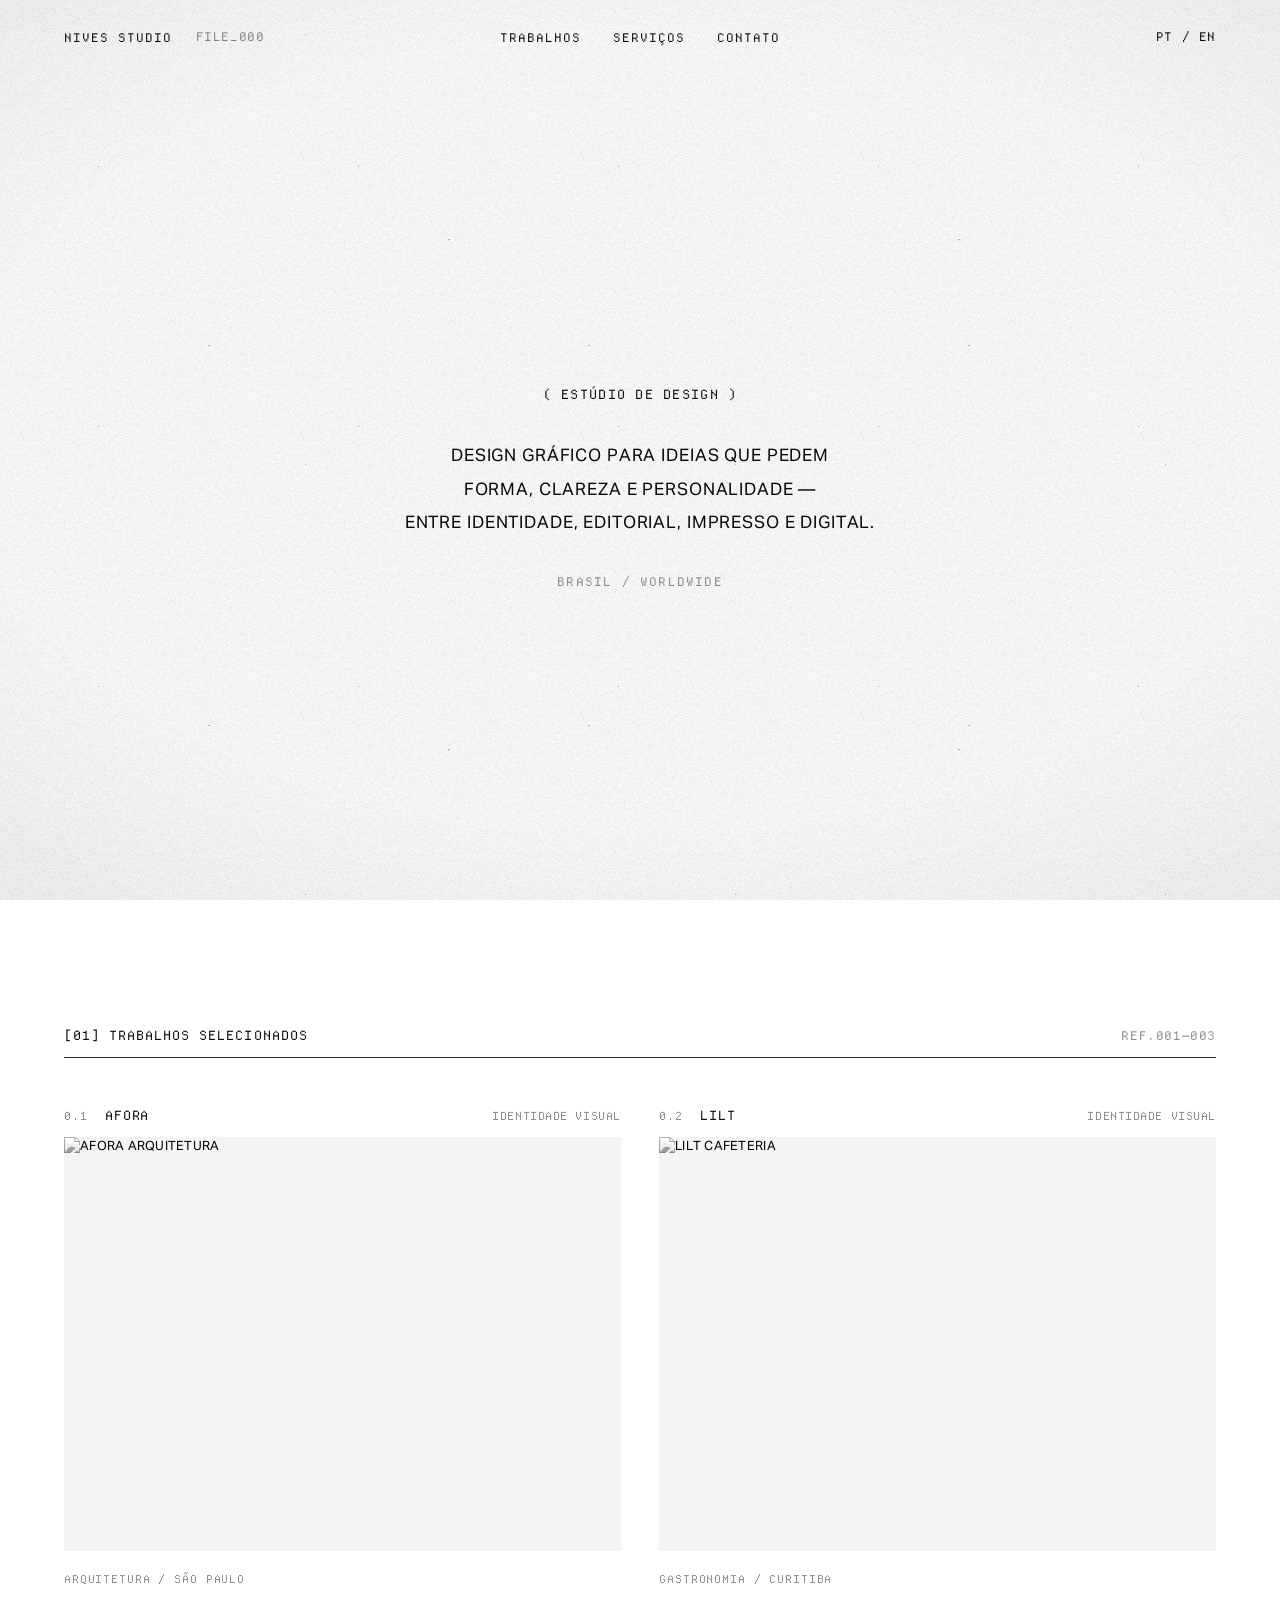
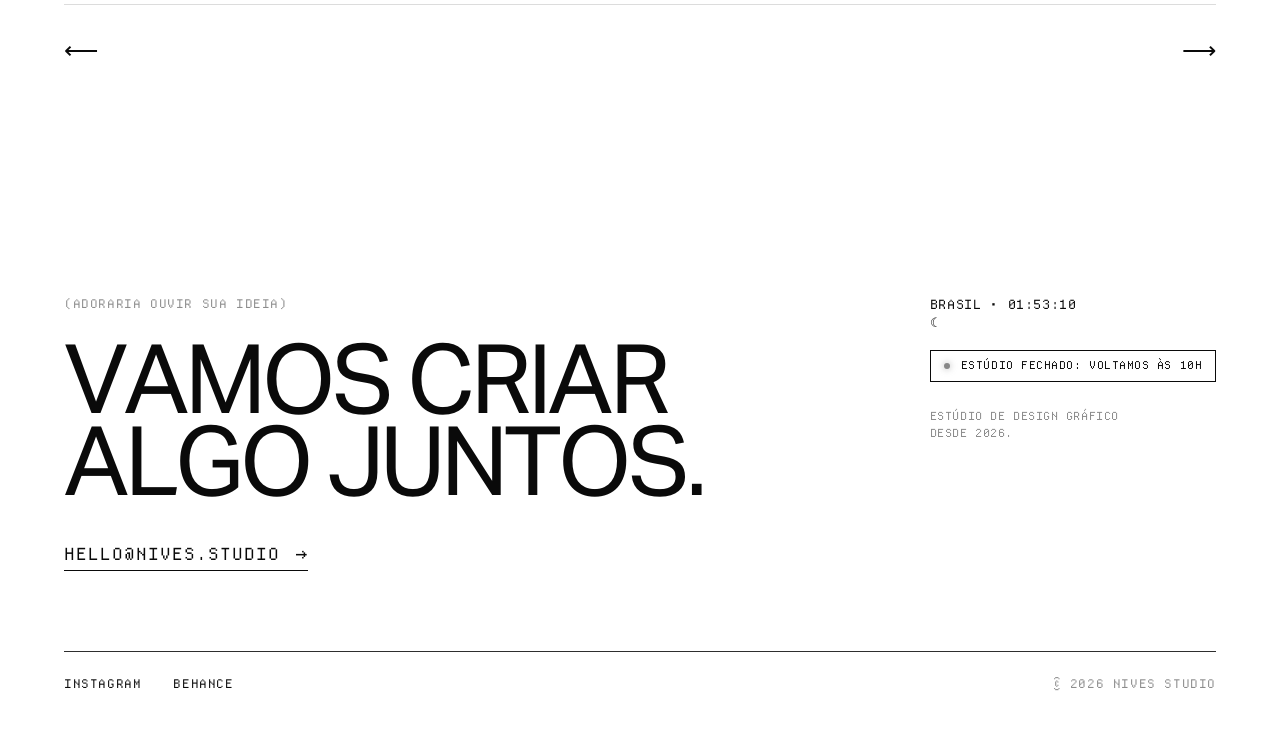
==== commit ed14b988: "atualiza site" ====
--- a/index.html
+++ b/index.html
@@ -4,13 +4,13 @@
 <head>
     <meta charset="UTF-8">
     <meta name="viewport" content="width=device-width, initial-scale=1.0">
-    <title>MARI DESIGN CO. — Estúdio de Design Gráfico</title>
+    <title>NIVES STUDIO — Estúdio de Design Gráfico</title>
     <meta name="description"
         content="Estúdio independente de design gráfico no Brasil. Identidade visual, editorial, impresso e digital.">
 
     <!-- OPEN GRAPH -->
     <meta property="og:type" content="website">
-    <meta property="og:title" content="MARI DESIGN CO. — Estúdio de Design Gráfico">
+    <meta property="og:title" content="NIVES STUDIO — Estúdio de Design Gráfico">
     <meta property="og:description"
         content="Estúdio independente de design gráfico no Brasil. Identidade visual, editorial, impresso e digital.">
     <meta property="og:locale" content="pt_BR">
@@ -19,17 +19,17 @@
 
     <!-- FAVICON -->
     <link rel="icon"
-        href="data:image/svg+xml,%3Csvg xmlns='http://www.w3.org/2000/svg' viewBox='0 0 32 32'%3E%3Crect width='32' height='32' fill='%23ffffff'/%3E%3Ctext x='16' y='23' font-family='monospace' font-size='20' text-anchor='middle' fill='%230a0a0a'%3EM%3C/text%3E%3C/svg%3E">
+        href="data:image/svg+xml,%3Csvg xmlns='http://www.w3.org/2000/svg' viewBox='0 0 32 32'%3E%3Crect width='32' height='32' fill='%23ffffff'/%3E%3Ctext x='16' y='23' font-family='monospace' font-size='20' text-anchor='middle' fill='%230a0a0a'%3EN%3C/text%3E%3C/svg%3E">
 
     <!-- TYPE: mono para o corpo, grotesca apertada para o display -->
 
     <link rel="stylesheet" href="styles.css?v=2">
 
     <!-- SEO -->
-    <link rel="canonical" href="https://maridesignco.com/">
-    <meta property="og:url" content="https://maridesignco.com/">
-    <meta property="og:site_name" content="Mari Design Co.">
-    <script type="application/ld+json">{"@context":"https://schema.org","@type":"Organization","name":"Mari Design Co.","alternateName":"MARI DESIGN CO.","url":"https://maridesignco.com","description":"Estúdio independente de design gráfico no Brasil. Identidade visual, editorial, impresso e digital.","email":"hello@maridesign.co","areaServed":"Worldwide","knowsLanguage":["pt-BR","en"]}</script>
+    <link rel="canonical" href="https://nives.studio/">
+    <meta property="og:url" content="https://nives.studio/">
+    <meta property="og:site_name" content="Nives Studio">
+    <script type="application/ld+json">{"@context":"https://schema.org","@type":"Organization","name":"Nives Studio","alternateName":"NIVES STUDIO","url":"https://nives.studio","description":"Estúdio independente de design gráfico no Brasil. Identidade visual, editorial, impresso e digital.","email":"hello@nives.studio","areaServed":"Worldwide","knowsLanguage":["pt-BR","en"]}</script>
 </head>
 
 <body>
@@ -39,7 +39,7 @@
     <!-- HEADER -->
     <header id="site-header">
         <div class="header-left">
-            <span class="logo">MARI DESIGN CO.</span>
+            <span class="logo">NIVES STUDIO</span>
             <span class="mono muted desktop-only">FILE_000</span>
         </div>
         <nav class="header-center" id="main-nav">
@@ -139,7 +139,7 @@
             <div class="footer-cta">
                 <span class="footer-cta-note mono muted" data-i18n="footer.headline.note">(ADORARIA OUVIR SUA IDEIA)</span>
                 <h2 class="footer-headline" data-i18n="footer.headline">VAMOS CRIAR<br>ALGO JUNTOS.</h2>
-                <a href="mailto:hello@maridesign.co" class="email-link">HELLO@MARIDESIGN.CO <span
+                <a href="mailto:hello@nives.studio" class="email-link">HELLO@NIVES.STUDIO <span
                         class="arrow">→</span></a>
             </div>
 
@@ -169,7 +169,7 @@
                 <a href="#" target="_blank" rel="noopener">BEHANCE</a>
             </div>
             <div class="copyright mono muted">
-                <span>© 2026 MARI DESIGN CO.</span>
+                <span>© 2026 NIVES STUDIO</span>
             </div>
         </div>
     </footer>
--- a/styles.css
+++ b/styles.css
@@ -1718,7 +1718,17 @@
 
     .header-center {
         position: fixed;
-        inset: 0;
+        /* NÃO usar inset:0 aqui: quando o header rola e ganha
+           backdrop-filter (.scrolled), ele vira o bloco de contenção
+           deste painel fixed e o comprime à altura da barra (~76px),
+           fazendo o translateY(-100%) subir de menos e vazar o último
+           link (CONTATO) no topo. Altura em svh é relativa à viewport,
+           então independe desse bloco de contenção. */
+        top: 0;
+        left: 0;
+        width: 100%;
+        height: 100vh;
+        height: 100svh;
         z-index: 1;
         flex-direction: column;
         justify-content: center;
